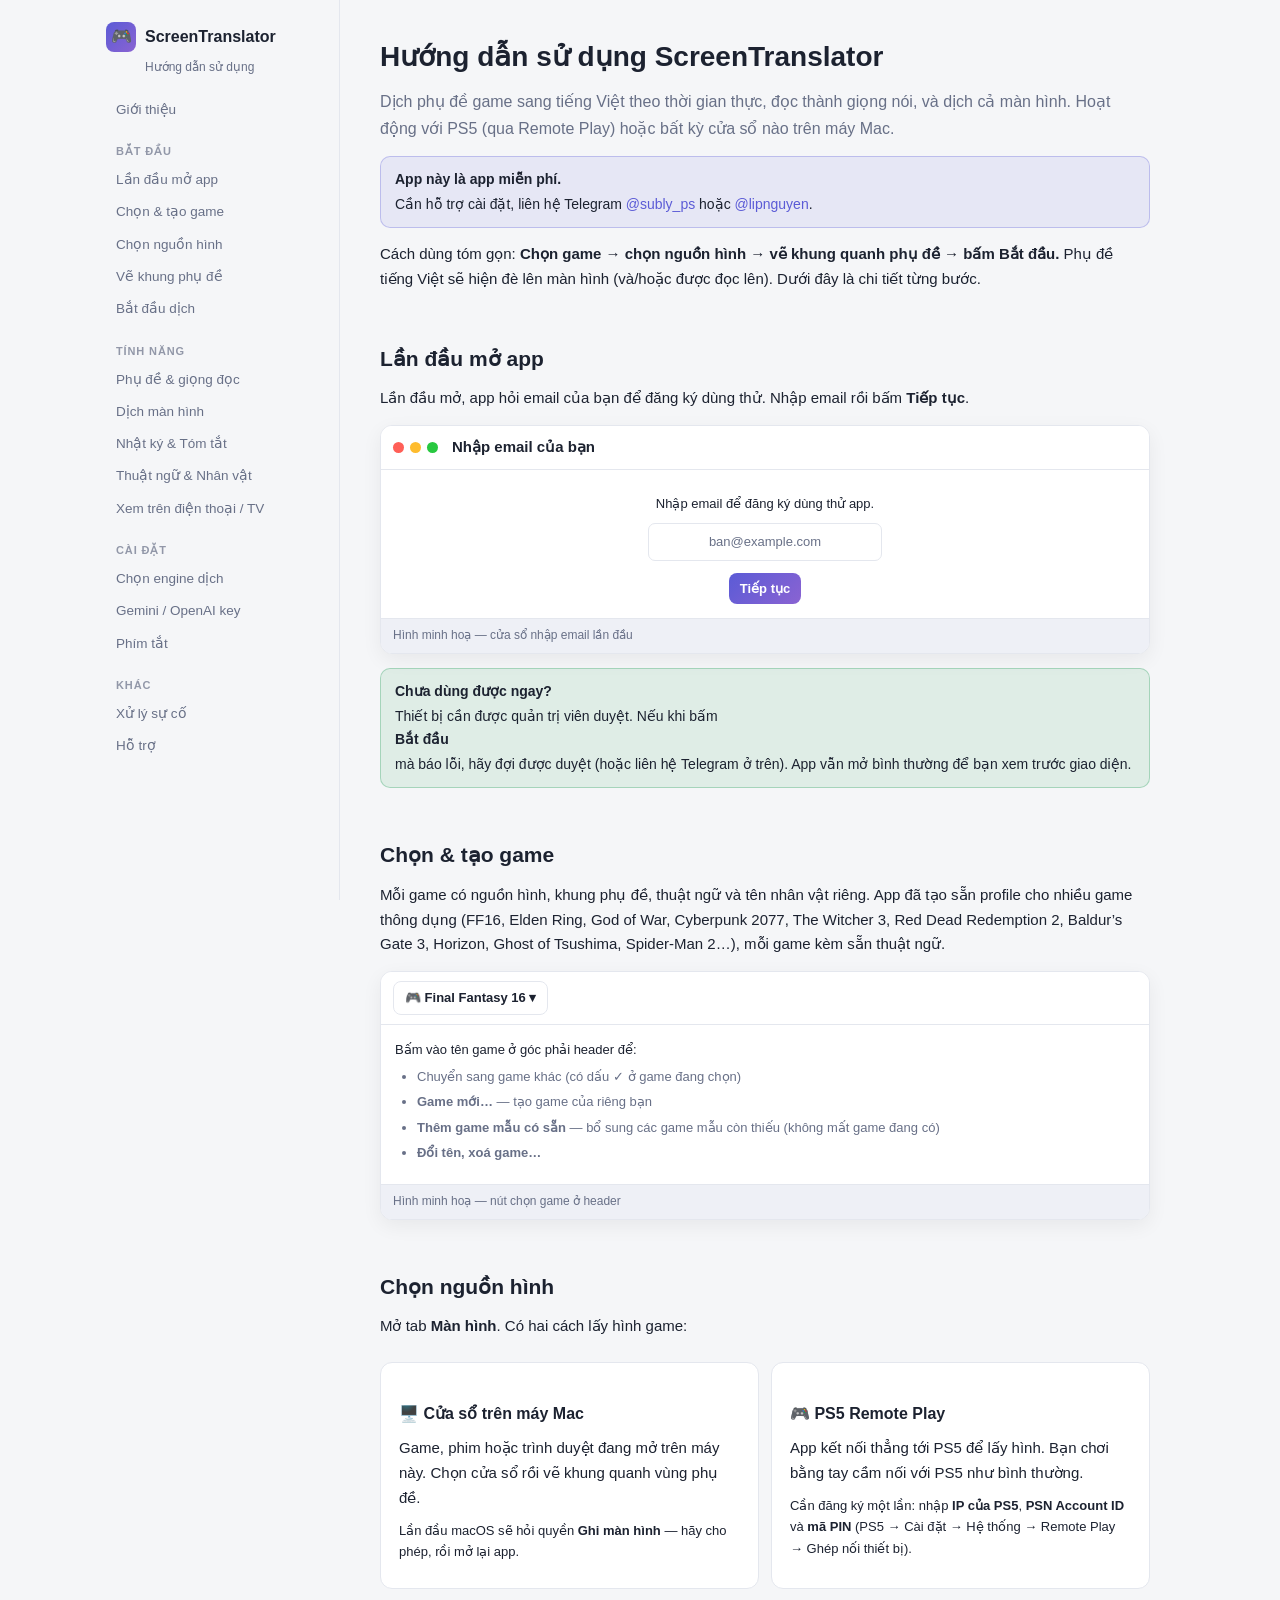
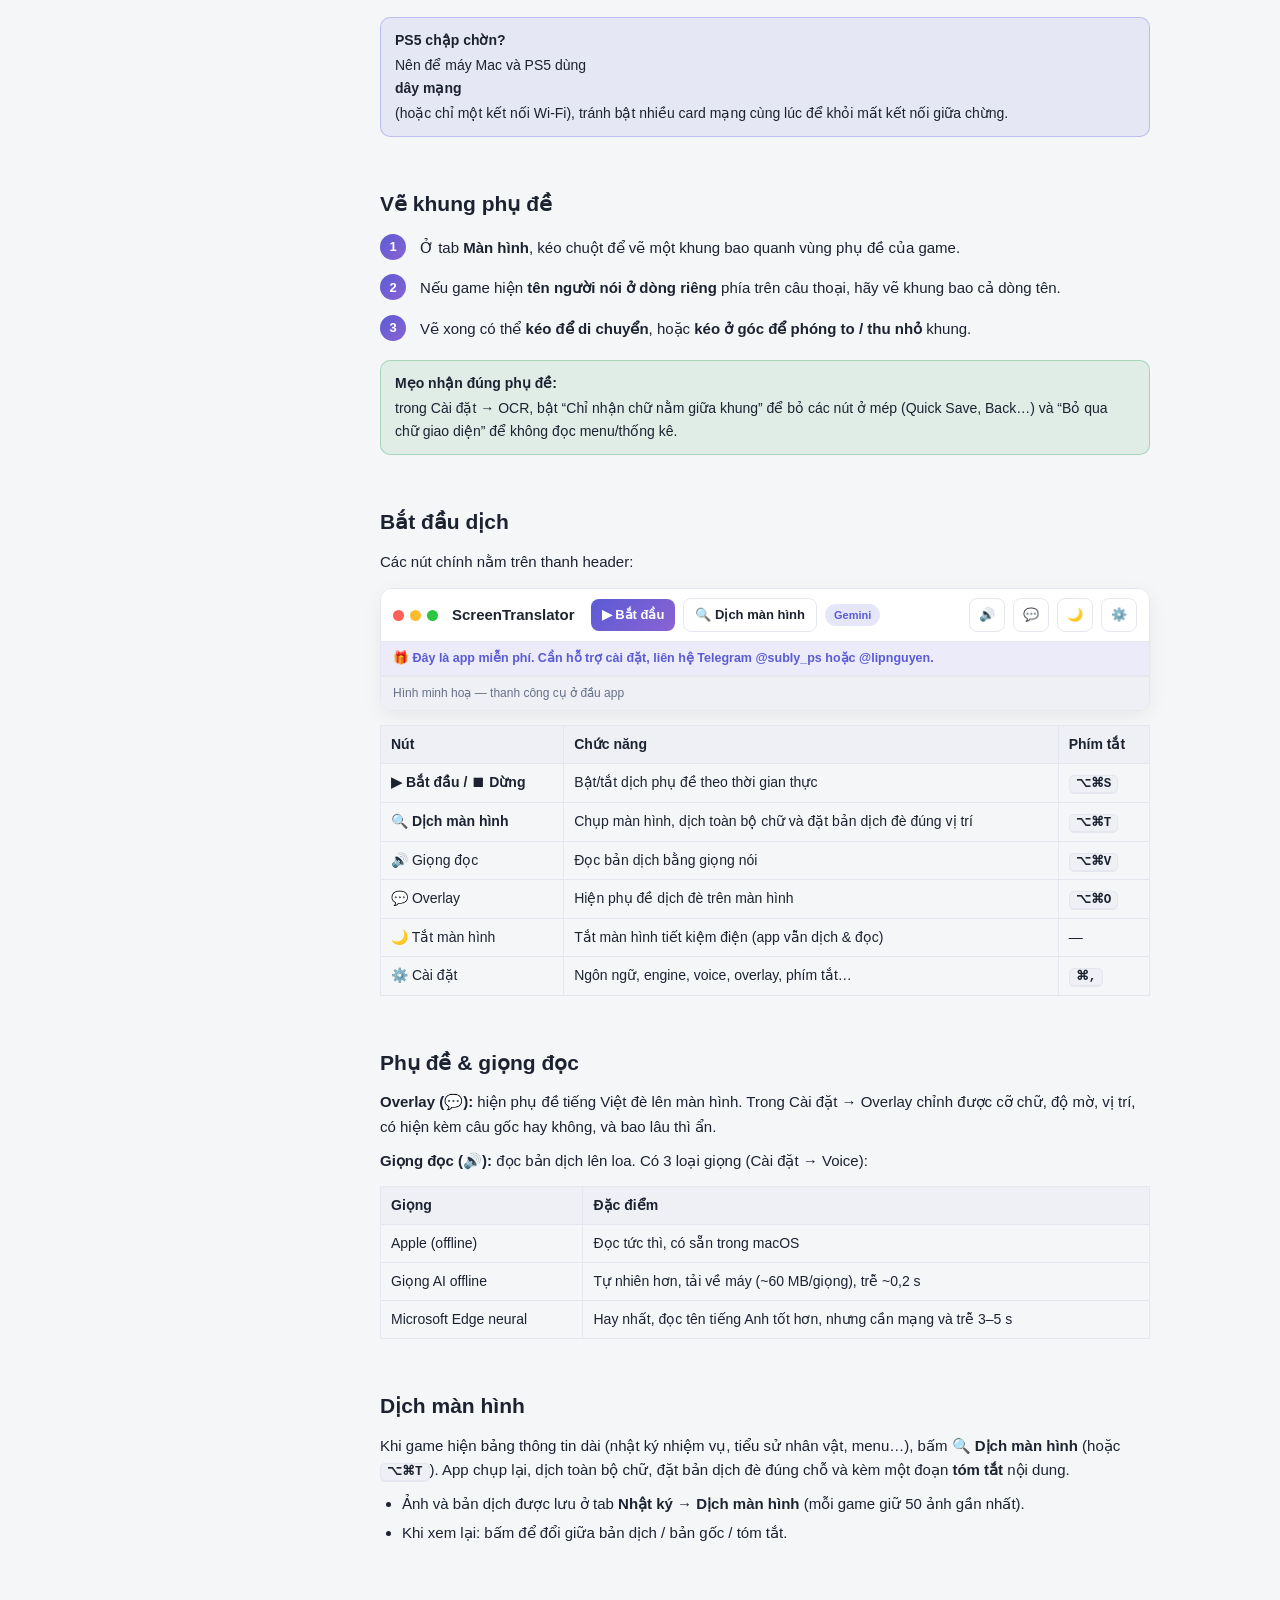
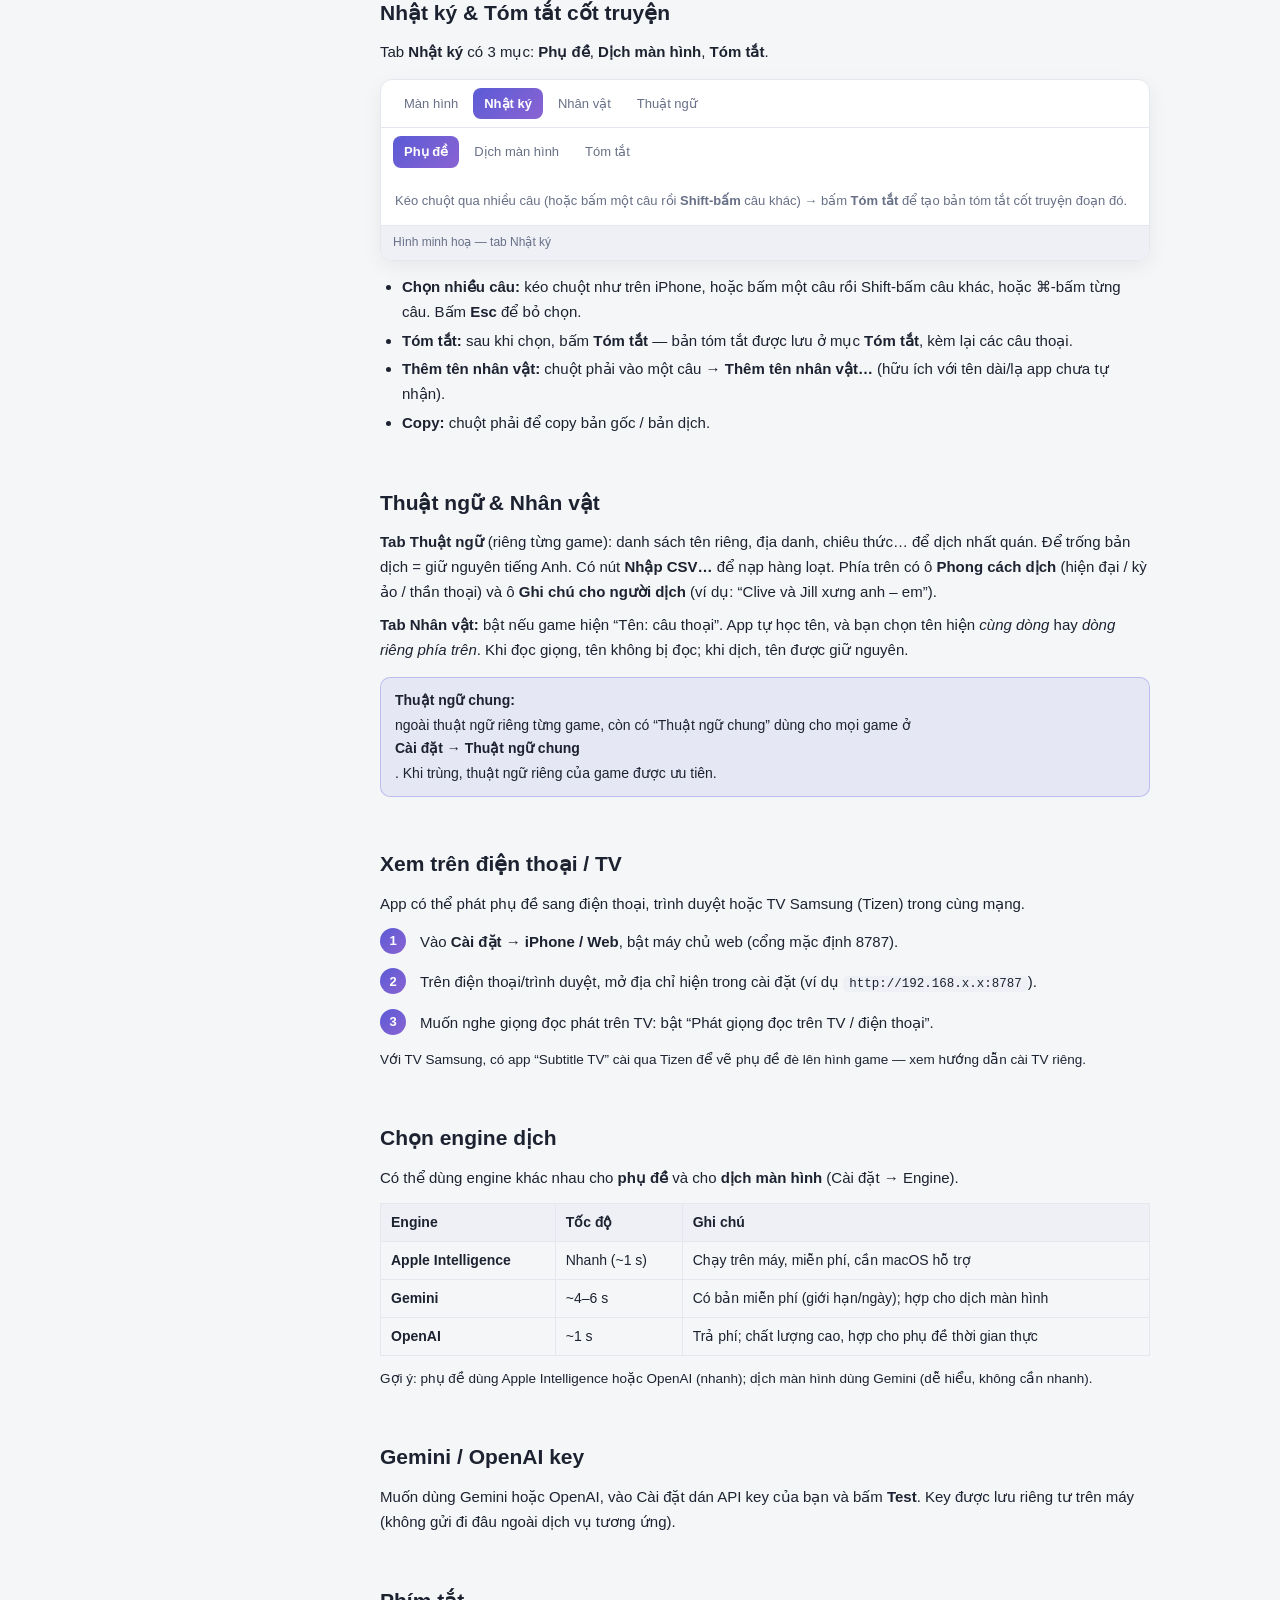
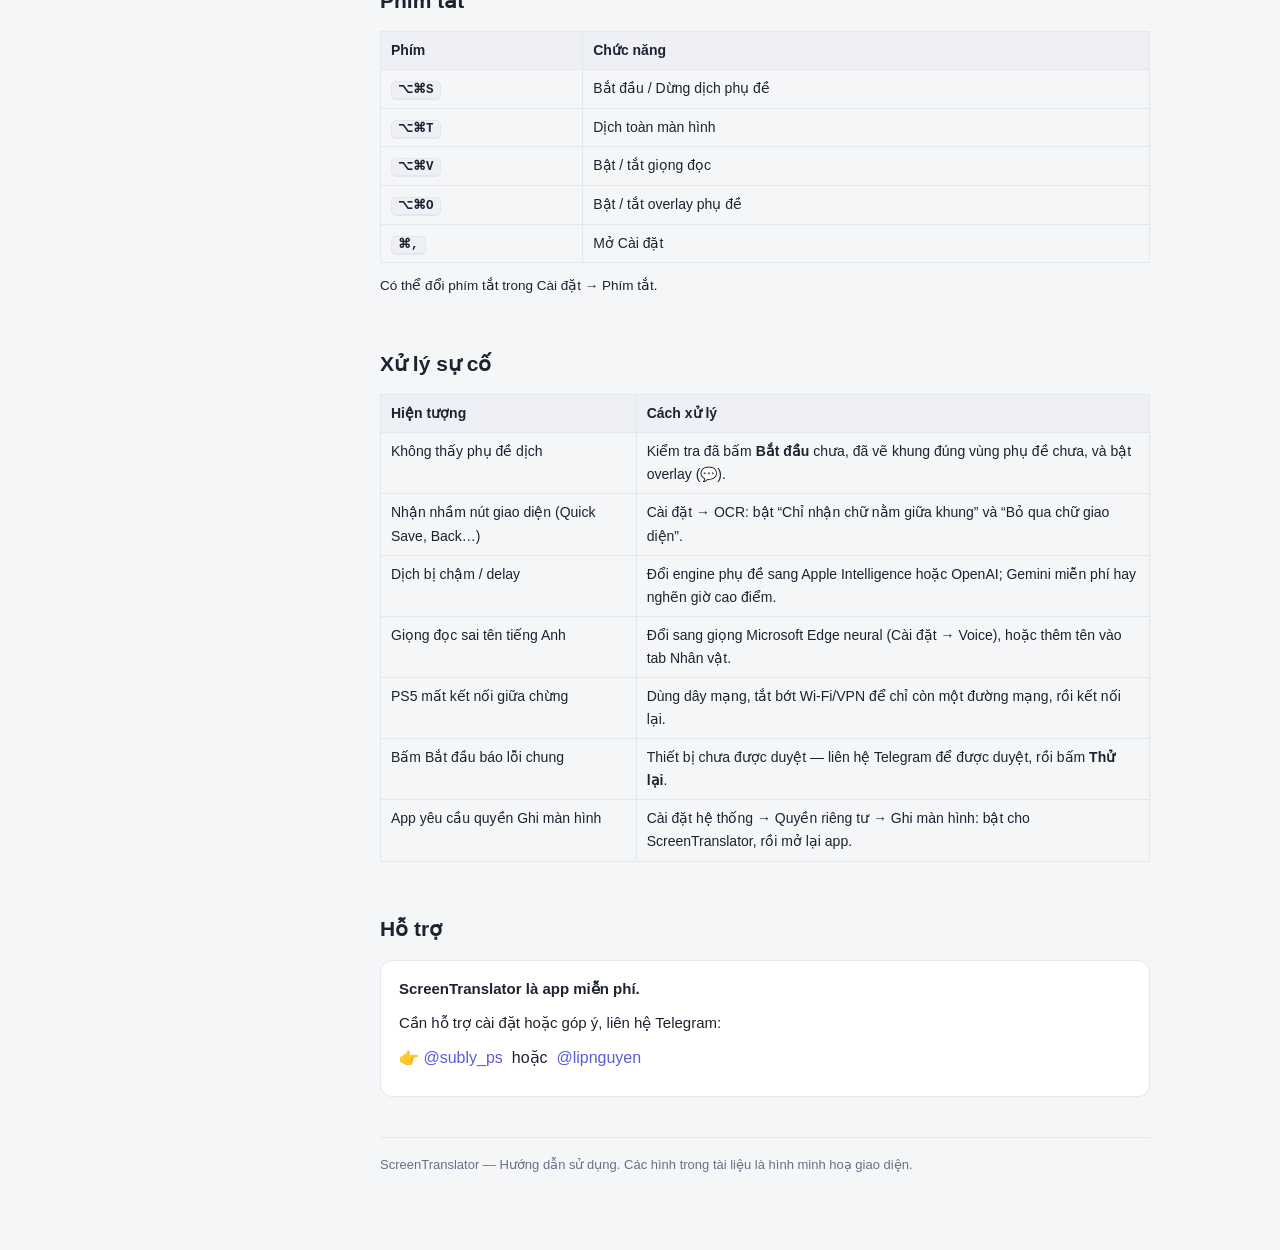
==== Resources/guide/index.html @ 912d1791 "In-app user guide, Help button, and header layout fix - Add a bundled HTML user guide (Resources/gui" ====
<!doctype html>
<html lang="vi">
<head>
<meta charset="utf-8">
<meta name="viewport" content="width=device-width, initial-scale=1">
<title>Hướng dẫn sử dụng ScreenTranslator</title>
<style>
  :root{
    --bg:#f5f6f8; --panel:#ffffff; --text:#1c2230; --muted:#687087; --line:#e4e7ee;
    --accent:#5b5bd6; --accent2:#8a63d2; --ok:#1f9d55; --warn:#c77700; --danger:#d64545;
    --code:#eef0f6; --radius:12px;
  }
  @media (prefers-color-scheme:dark){
    :root{ --bg:#14161b; --panel:#1b1e25; --text:#e7e9ee; --muted:#9097a6; --line:#2b2f39;
           --code:#23262f; }
  }
  *{box-sizing:border-box}
  html{scroll-behavior:smooth}
  body{margin:0;background:var(--bg);color:var(--text);
       font:15px/1.65 -apple-system,"Segoe UI",Roboto,"Helvetica Neue",sans-serif}
  a{color:var(--accent);text-decoration:none}
  a:hover{text-decoration:underline}
  .wrap{display:grid;grid-template-columns:250px 1fr;max-width:1100px;margin:0 auto;gap:0}
  /* Sidebar */
  nav.toc{position:sticky;top:0;align-self:start;height:100vh;overflow:auto;
          padding:22px 16px;border-right:1px solid var(--line)}
  nav.toc .brand{display:flex;align-items:center;gap:9px;margin-bottom:6px}
  nav.toc .brand .logo{width:30px;height:30px;border-radius:8px;
       background:linear-gradient(135deg,var(--accent),var(--accent2));
       display:flex;align-items:center;justify-content:center;color:#fff;font-size:17px}
  nav.toc .brand b{font-size:16px}
  nav.toc .ver{color:var(--muted);font-size:12px;margin:0 0 16px 39px}
  nav.toc a{display:block;color:var(--muted);padding:5px 10px;border-radius:7px;font-size:13.5px}
  nav.toc a:hover{background:var(--line);text-decoration:none;color:var(--text)}
  nav.toc .grp{font-size:11px;font-weight:700;letter-spacing:.08em;text-transform:uppercase;
       color:var(--muted);margin:16px 10px 4px;opacity:.7}
  main{padding:34px 40px 80px;min-width:0}
  h1{font-size:28px;margin:0 0 6px}
  h2{font-size:21px;margin:40px 0 10px;padding-top:10px;scroll-margin-top:16px}
  h3{font-size:16px;margin:22px 0 6px}
  .lead{color:var(--muted);font-size:16px;margin-bottom:8px}
  p{margin:9px 0}
  ul,ol{margin:9px 0;padding-left:22px}
  li{margin:4px 0}
  code,kbd{background:var(--code);border-radius:5px;padding:1px 6px;font-family:ui-monospace,Menlo,Consolas,monospace;font-size:12.5px}
  kbd{border:1px solid var(--line);box-shadow:0 1px 0 var(--line);font-weight:600}
  .card{background:var(--panel);border:1px solid var(--line);border-radius:var(--radius);padding:16px 18px;margin:14px 0}
  .note,.tip,.warn{border-radius:10px;padding:11px 14px;margin:14px 0;font-size:14px;border:1px solid}
  .note{background:color-mix(in srgb,var(--accent) 9%,transparent);border-color:color-mix(in srgb,var(--accent) 30%,transparent)}
  .tip{background:color-mix(in srgb,var(--ok) 10%,transparent);border-color:color-mix(in srgb,var(--ok) 30%,transparent)}
  .warn{background:color-mix(in srgb,var(--warn) 12%,transparent);border-color:color-mix(in srgb,var(--warn) 35%,transparent)}
  .note b,.tip b,.warn b{display:block;margin-bottom:2px}
  table{border-collapse:collapse;width:100%;margin:12px 0;font-size:14px}
  th,td{border:1px solid var(--line);padding:7px 10px;text-align:left;vertical-align:top}
  th{background:var(--code);font-weight:600}
  .steps{counter-reset:s;list-style:none;padding:0}
  .steps>li{counter-increment:s;position:relative;padding:4px 0 4px 40px;margin:8px 0}
  .steps>li::before{content:counter(s);position:absolute;left:0;top:2px;width:26px;height:26px;
     border-radius:50%;background:linear-gradient(135deg,var(--accent),var(--accent2));color:#fff;
     display:flex;align-items:center;justify-content:center;font-size:13px;font-weight:700}
  /* Mockup giao diện (vẽ bằng CSS, không phải ảnh thật) */
  .shot{background:var(--panel);border:1px solid var(--line);border-radius:12px;overflow:hidden;margin:14px 0;
        box-shadow:0 6px 20px rgba(0,0,0,.06)}
  .shot .cap{font-size:12px;color:var(--muted);padding:7px 12px;border-top:1px solid var(--line);background:var(--code)}
  .bar{display:flex;align-items:center;gap:8px;padding:9px 12px;background:var(--panel);border-bottom:1px solid var(--line);flex-wrap:wrap}
  .dots{display:flex;gap:6px;margin-right:6px}
  .dots i{width:11px;height:11px;border-radius:50%;display:block}
  .dots i:nth-child(1){background:#ff5f57}.dots i:nth-child(2){background:#febc2e}.dots i:nth-child(3){background:#28c840}
  .btn{display:inline-flex;align-items:center;gap:6px;border-radius:8px;padding:5px 11px;font-size:13px;font-weight:600;border:1px solid var(--line);background:var(--panel);white-space:nowrap}
  .btn.grad{background:linear-gradient(135deg,var(--accent),var(--accent2));color:#fff;border:0}
  .btn.red{background:linear-gradient(135deg,#e5484d,#c93b40);color:#fff;border:0}
  .btn.ico{padding:5px 9px}
  .pill{font-size:11px;font-weight:700;padding:2px 9px;border-radius:20px;background:color-mix(in srgb,var(--accent) 15%,transparent);color:var(--accent)}
  .tabs{display:flex;gap:4px;padding:8px 12px;border-bottom:1px solid var(--line);flex-wrap:wrap}
  .tabs .t{font-size:13px;padding:5px 11px;border-radius:8px;color:var(--muted)}
  .tabs .t.on{background:linear-gradient(135deg,var(--accent),var(--accent2));color:#fff;font-weight:600}
  .banner{font-size:12.5px;font-weight:600;padding:6px 12px;background:color-mix(in srgb,var(--accent) 12%,transparent);color:var(--accent);border-bottom:1px solid var(--line)}
  .body{padding:14px;color:var(--muted);font-size:13px}
  .kv{display:grid;grid-template-columns:150px 1fr;gap:4px 14px;font-size:13.5px;margin:8px 0}
  .kv b{font-weight:600}
  .grid2{display:grid;grid-template-columns:1fr 1fr;gap:12px}
  @media (max-width:860px){
    .wrap{grid-template-columns:1fr}
    nav.toc{position:static;height:auto;border-right:0;border-bottom:1px solid var(--line)}
    main{padding:24px 18px 60px}
    .grid2{grid-template-columns:1fr}
    .kv{grid-template-columns:1fr}
  }
  footer{color:var(--muted);font-size:13px;border-top:1px solid var(--line);margin-top:40px;padding-top:16px}
</style>
</head>
<body>
<div class="wrap">
<nav class="toc">
  <div class="brand"><span class="logo">🎮</span><b>ScreenTranslator</b></div>
  <div class="ver">Hướng dẫn sử dụng</div>
  <a href="#intro">Giới thiệu</a>
  <div class="grp">Bắt đầu</div>
  <a href="#firstrun">Lần đầu mở app</a>
  <a href="#games">Chọn &amp; tạo game</a>
  <a href="#source">Chọn nguồn hình</a>
  <a href="#frame">Vẽ khung phụ đề</a>
  <a href="#run">Bắt đầu dịch</a>
  <div class="grp">Tính năng</div>
  <a href="#overlay">Phụ đề &amp; giọng đọc</a>
  <a href="#screen">Dịch màn hình</a>
  <a href="#log">Nhật ký &amp; Tóm tắt</a>
  <a href="#terms">Thuật ngữ &amp; Nhân vật</a>
  <a href="#tv">Xem trên điện thoại / TV</a>
  <div class="grp">Cài đặt</div>
  <a href="#engines">Chọn engine dịch</a>
  <a href="#keys">Gemini / OpenAI key</a>
  <a href="#shortcuts">Phím tắt</a>
  <div class="grp">Khác</div>
  <a href="#trouble">Xử lý sự cố</a>
  <a href="#support">Hỗ trợ</a>
</nav>

<main>
  <h1 id="intro">Hướng dẫn sử dụng ScreenTranslator</h1>
  <p class="lead">Dịch phụ đề game sang tiếng Việt theo thời gian thực, đọc thành giọng nói, và dịch cả màn hình.
  Hoạt động với PS5 (qua Remote Play) hoặc bất kỳ cửa sổ nào trên máy Mac.</p>

  <div class="note"><b>App này là app miễn phí.</b>
  Cần hỗ trợ cài đặt, liên hệ Telegram <a href="https://t.me/subly_ps">@subly_ps</a> hoặc
  <a href="https://t.me/lipnguyen">@lipnguyen</a>.</div>

  <p>Cách dùng tóm gọn: <b>Chọn game → chọn nguồn hình → vẽ khung quanh phụ đề → bấm Bắt đầu.</b>
  Phụ đề tiếng Việt sẽ hiện đè lên màn hình (và/hoặc được đọc lên). Dưới đây là chi tiết từng bước.</p>

  <!-- ============ LẦN ĐẦU ============ -->
  <h2 id="firstrun">Lần đầu mở app</h2>
  <p>Lần đầu mở, app hỏi email của bạn để đăng ký dùng thử. Nhập email rồi bấm <b>Tiếp tục</b>.</p>
  <div class="shot">
    <div class="bar"><span class="dots"><i></i><i></i><i></i></span><b>Nhập email của bạn</b></div>
    <div class="body" style="text-align:center">
      <p style="color:var(--text)">Nhập email để đăng ký dùng thử app.</p>
      <div style="display:inline-block;border:1px solid var(--line);border-radius:7px;padding:7px 60px;color:var(--muted)">ban@example.com</div>
      <div style="margin-top:12px"><span class="btn grad">Tiếp tục</span></div>
    </div>
    <div class="cap">Hình minh hoạ — cửa sổ nhập email lần đầu</div>
  </div>
  <div class="tip"><b>Chưa dùng được ngay?</b>
  Thiết bị cần được quản trị viên duyệt. Nếu khi bấm <b>Bắt đầu</b> mà báo lỗi, hãy đợi được duyệt
  (hoặc liên hệ Telegram ở trên). App vẫn mở bình thường để bạn xem trước giao diện.</div>

  <!-- ============ GAME ============ -->
  <h2 id="games">Chọn &amp; tạo game</h2>
  <p>Mỗi game có nguồn hình, khung phụ đề, thuật ngữ và tên nhân vật riêng. App đã tạo sẵn
  profile cho nhiều game thông dụng (FF16, Elden Ring, God of War, Cyberpunk 2077, The Witcher 3,
  Red Dead Redemption 2, Baldur’s Gate 3, Horizon, Ghost of Tsushima, Spider-Man 2…), mỗi game kèm sẵn thuật ngữ.</p>
  <div class="shot">
    <div class="bar">
      <span class="btn">🎮 Final Fantasy 16 ▾</span>
    </div>
    <div class="body">
      <div style="color:var(--text)">Bấm vào tên game ở góc phải header để:</div>
      <ul style="margin:6px 0">
        <li>Chuyển sang game khác (có dấu ✓ ở game đang chọn)</li>
        <li><b>Game mới…</b> — tạo game của riêng bạn</li>
        <li><b>Thêm game mẫu có sẵn</b> — bổ sung các game mẫu còn thiếu (không mất game đang có)</li>
        <li><b>Đổi tên, xoá game…</b></li>
      </ul>
    </div>
    <div class="cap">Hình minh hoạ — nút chọn game ở header</div>
  </div>

  <!-- ============ NGUỒN HÌNH ============ -->
  <h2 id="source">Chọn nguồn hình</h2>
  <p>Mở tab <b>Màn hình</b>. Có hai cách lấy hình game:</p>
  <div class="grid2">
    <div class="card">
      <h3>🖥️ Cửa sổ trên máy Mac</h3>
      <p>Game, phim hoặc trình duyệt đang mở trên máy này. Chọn cửa sổ rồi vẽ khung quanh vùng phụ đề.</p>
      <p class="muted" style="font-size:13px">Lần đầu macOS sẽ hỏi quyền <b>Ghi màn hình</b> — hãy cho phép, rồi mở lại app.</p>
    </div>
    <div class="card">
      <h3>🎮 PS5 Remote Play</h3>
      <p>App kết nối thẳng tới PS5 để lấy hình. Bạn chơi bằng tay cầm nối với PS5 như bình thường.</p>
      <p class="muted" style="font-size:13px">Cần đăng ký một lần: nhập <b>IP của PS5</b>, <b>PSN Account ID</b> và <b>mã PIN</b>
      (PS5 → Cài đặt → Hệ thống → Remote Play → Ghép nối thiết bị).</p>
    </div>
  </div>
  <div class="note"><b>PS5 chập chờn?</b> Nên để máy Mac và PS5 dùng <b>dây mạng</b> (hoặc chỉ một kết nối Wi-Fi),
  tránh bật nhiều card mạng cùng lúc để khỏi mất kết nối giữa chừng.</div>

  <!-- ============ KHUNG ============ -->
  <h2 id="frame">Vẽ khung phụ đề</h2>
  <ol class="steps">
    <li>Ở tab <b>Màn hình</b>, kéo chuột để vẽ một khung bao quanh vùng phụ đề của game.</li>
    <li>Nếu game hiện <b>tên người nói ở dòng riêng</b> phía trên câu thoại, hãy vẽ khung bao cả dòng tên.</li>
    <li>Vẽ xong có thể <b>kéo để di chuyển</b>, hoặc <b>kéo ở góc để phóng to / thu nhỏ</b> khung.</li>
  </ol>
  <div class="tip"><b>Mẹo nhận đúng phụ đề:</b> trong Cài đặt → OCR, bật
  “Chỉ nhận chữ nằm giữa khung” để bỏ các nút ở mép (Quick Save, Back…) và
  “Bỏ qua chữ giao diện” để không đọc menu/thống kê.</div>

  <!-- ============ CHẠY ============ -->
  <h2 id="run">Bắt đầu dịch</h2>
  <p>Các nút chính nằm trên thanh header:</p>
  <div class="shot">
    <div class="bar">
      <span class="dots"><i></i><i></i><i></i></span>
      <b style="margin-right:8px">ScreenTranslator</b>
      <span class="btn grad">▶ Bắt đầu</span>
      <span class="btn">🔍 Dịch màn hình</span>
      <span class="pill">Gemini</span>
      <span style="flex:1"></span>
      <span class="btn ico">🔊</span>
      <span class="btn ico">💬</span>
      <span class="btn ico">🌙</span>
      <span class="btn ico">⚙️</span>
    </div>
    <div class="banner">🎁 Đây là app miễn phí. Cần hỗ trợ cài đặt, liên hệ Telegram @subly_ps hoặc @lipnguyen.</div>
    <div class="cap">Hình minh hoạ — thanh công cụ ở đầu app</div>
  </div>
  <table>
    <tr><th>Nút</th><th>Chức năng</th><th>Phím tắt</th></tr>
    <tr><td><b>▶ Bắt đầu / ⏹ Dừng</b></td><td>Bật/tắt dịch phụ đề theo thời gian thực</td><td><kbd>⌥⌘S</kbd></td></tr>
    <tr><td>🔍 <b>Dịch màn hình</b></td><td>Chụp màn hình, dịch toàn bộ chữ và đặt bản dịch đè đúng vị trí</td><td><kbd>⌥⌘T</kbd></td></tr>
    <tr><td>🔊 Giọng đọc</td><td>Đọc bản dịch bằng giọng nói</td><td><kbd>⌥⌘V</kbd></td></tr>
    <tr><td>💬 Overlay</td><td>Hiện phụ đề dịch đè trên màn hình</td><td><kbd>⌥⌘O</kbd></td></tr>
    <tr><td>🌙 Tắt màn hình</td><td>Tắt màn hình tiết kiệm điện (app vẫn dịch &amp; đọc)</td><td>—</td></tr>
    <tr><td>⚙️ Cài đặt</td><td>Ngôn ngữ, engine, voice, overlay, phím tắt…</td><td><kbd>⌘,</kbd></td></tr>
  </table>

  <!-- ============ OVERLAY / VOICE ============ -->
  <h2 id="overlay">Phụ đề &amp; giọng đọc</h2>
  <p><b>Overlay (💬):</b> hiện phụ đề tiếng Việt đè lên màn hình. Trong Cài đặt → Overlay chỉnh được cỡ chữ,
  độ mờ, vị trí, có hiện kèm câu gốc hay không, và bao lâu thì ẩn.</p>
  <p><b>Giọng đọc (🔊):</b> đọc bản dịch lên loa. Có 3 loại giọng (Cài đặt → Voice):</p>
  <table>
    <tr><th>Giọng</th><th>Đặc điểm</th></tr>
    <tr><td>Apple (offline)</td><td>Đọc tức thì, có sẵn trong macOS</td></tr>
    <tr><td>Giọng AI offline</td><td>Tự nhiên hơn, tải về máy (~60 MB/giọng), trễ ~0,2 s</td></tr>
    <tr><td>Microsoft Edge neural</td><td>Hay nhất, đọc tên tiếng Anh tốt hơn, nhưng cần mạng và trễ 3–5 s</td></tr>
  </table>

  <!-- ============ DỊCH MÀN HÌNH ============ -->
  <h2 id="screen">Dịch màn hình</h2>
  <p>Khi game hiện bảng thông tin dài (nhật ký nhiệm vụ, tiểu sử nhân vật, menu…), bấm <b>🔍 Dịch màn hình</b>
  (hoặc <kbd>⌥⌘T</kbd>). App chụp lại, dịch toàn bộ chữ, đặt bản dịch đè đúng chỗ và kèm một đoạn <b>tóm tắt</b> nội dung.</p>
  <ul>
    <li>Ảnh và bản dịch được lưu ở tab <b>Nhật ký → Dịch màn hình</b> (mỗi game giữ 50 ảnh gần nhất).</li>
    <li>Khi xem lại: bấm để đổi giữa bản dịch / bản gốc / tóm tắt.</li>
  </ul>

  <!-- ============ NHẬT KÝ / TÓM TẮT ============ -->
  <h2 id="log">Nhật ký &amp; Tóm tắt cốt truyện</h2>
  <p>Tab <b>Nhật ký</b> có 3 mục: <b>Phụ đề</b>, <b>Dịch màn hình</b>, <b>Tóm tắt</b>.</p>
  <div class="shot">
    <div class="tabs"><span class="t">Màn hình</span><span class="t on">Nhật ký</span><span class="t">Nhân vật</span><span class="t">Thuật ngữ</span></div>
    <div class="tabs" style="border-bottom:0"><span class="t on">Phụ đề</span><span class="t">Dịch màn hình</span><span class="t">Tóm tắt</span></div>
    <div class="body">Kéo chuột qua nhiều câu (hoặc bấm một câu rồi <b>Shift-bấm</b> câu khác) → bấm <b>Tóm tắt</b> để tạo bản tóm tắt cốt truyện đoạn đó.</div>
    <div class="cap">Hình minh hoạ — tab Nhật ký</div>
  </div>
  <ul>
    <li><b>Chọn nhiều câu:</b> kéo chuột như trên iPhone, hoặc bấm một câu rồi Shift-bấm câu khác, hoặc ⌘-bấm từng câu. Bấm <b>Esc</b> để bỏ chọn.</li>
    <li><b>Tóm tắt:</b> sau khi chọn, bấm <b>Tóm tắt</b> — bản tóm tắt được lưu ở mục <b>Tóm tắt</b>, kèm lại các câu thoại.</li>
    <li><b>Thêm tên nhân vật:</b> chuột phải vào một câu → <b>Thêm tên nhân vật…</b> (hữu ích với tên dài/lạ app chưa tự nhận).</li>
    <li><b>Copy:</b> chuột phải để copy bản gốc / bản dịch.</li>
  </ul>

  <!-- ============ THUẬT NGỮ ============ -->
  <h2 id="terms">Thuật ngữ &amp; Nhân vật</h2>
  <p><b>Tab Thuật ngữ</b> (riêng từng game): danh sách tên riêng, địa danh, chiêu thức… để dịch nhất quán.
  Để trống bản dịch = giữ nguyên tiếng Anh. Có nút <b>Nhập CSV…</b> để nạp hàng loạt.
  Phía trên có ô <b>Phong cách dịch</b> (hiện đại / kỳ ảo / thần thoại) và ô <b>Ghi chú cho người dịch</b>
  (ví dụ: “Clive và Jill xưng anh – em”).</p>
  <p><b>Tab Nhân vật:</b> bật nếu game hiện “Tên: câu thoại”. App tự học tên, và bạn chọn tên hiện
  <i>cùng dòng</i> hay <i>dòng riêng phía trên</i>. Khi đọc giọng, tên không bị đọc; khi dịch, tên được giữ nguyên.</p>
  <div class="note"><b>Thuật ngữ chung:</b> ngoài thuật ngữ riêng từng game, còn có “Thuật ngữ chung” dùng cho mọi game
  ở <b>Cài đặt → Thuật ngữ chung</b>. Khi trùng, thuật ngữ riêng của game được ưu tiên.</div>

  <!-- ============ TV ============ -->
  <h2 id="tv">Xem trên điện thoại / TV</h2>
  <p>App có thể phát phụ đề sang điện thoại, trình duyệt hoặc TV Samsung (Tizen) trong cùng mạng.</p>
  <ol class="steps">
    <li>Vào <b>Cài đặt → iPhone / Web</b>, bật máy chủ web (cổng mặc định 8787).</li>
    <li>Trên điện thoại/trình duyệt, mở địa chỉ hiện trong cài đặt (ví dụ <code>http://192.168.x.x:8787</code>).</li>
    <li>Muốn nghe giọng đọc phát trên TV: bật “Phát giọng đọc trên TV / điện thoại”.</li>
  </ol>
  <p class="muted" style="font-size:13.5px">Với TV Samsung, có app “Subtitle TV” cài qua Tizen để vẽ phụ đề đè lên hình game — xem hướng dẫn cài TV riêng.</p>

  <!-- ============ ENGINE ============ -->
  <h2 id="engines">Chọn engine dịch</h2>
  <p>Có thể dùng engine khác nhau cho <b>phụ đề</b> và cho <b>dịch màn hình</b> (Cài đặt → Engine).</p>
  <table>
    <tr><th>Engine</th><th>Tốc độ</th><th>Ghi chú</th></tr>
    <tr><td><b>Apple Intelligence</b></td><td>Nhanh (~1 s)</td><td>Chạy trên máy, miễn phí, cần macOS hỗ trợ</td></tr>
    <tr><td><b>Gemini</b></td><td>~4–6 s</td><td>Có bản miễn phí (giới hạn/ngày); hợp cho dịch màn hình</td></tr>
    <tr><td><b>OpenAI</b></td><td>~1 s</td><td>Trả phí; chất lượng cao, hợp cho phụ đề thời gian thực</td></tr>
  </table>
  <p class="muted" style="font-size:13.5px">Gợi ý: phụ đề dùng Apple Intelligence hoặc OpenAI (nhanh); dịch màn hình dùng Gemini (dễ hiểu, không cần nhanh).</p>

  <h2 id="keys">Gemini / OpenAI key</h2>
  <p>Muốn dùng Gemini hoặc OpenAI, vào Cài đặt dán API key của bạn và bấm <b>Test</b>.
  Key được lưu riêng tư trên máy (không gửi đi đâu ngoài dịch vụ tương ứng).</p>

  <!-- ============ PHÍM TẮT ============ -->
  <h2 id="shortcuts">Phím tắt</h2>
  <table>
    <tr><th>Phím</th><th>Chức năng</th></tr>
    <tr><td><kbd>⌥⌘S</kbd></td><td>Bắt đầu / Dừng dịch phụ đề</td></tr>
    <tr><td><kbd>⌥⌘T</kbd></td><td>Dịch toàn màn hình</td></tr>
    <tr><td><kbd>⌥⌘V</kbd></td><td>Bật / tắt giọng đọc</td></tr>
    <tr><td><kbd>⌥⌘O</kbd></td><td>Bật / tắt overlay phụ đề</td></tr>
    <tr><td><kbd>⌘,</kbd></td><td>Mở Cài đặt</td></tr>
  </table>
  <p class="muted" style="font-size:13.5px">Có thể đổi phím tắt trong Cài đặt → Phím tắt.</p>

  <!-- ============ SỰ CỐ ============ -->
  <h2 id="trouble">Xử lý sự cố</h2>
  <table>
    <tr><th>Hiện tượng</th><th>Cách xử lý</th></tr>
    <tr><td>Không thấy phụ đề dịch</td><td>Kiểm tra đã bấm <b>Bắt đầu</b> chưa, đã vẽ khung đúng vùng phụ đề chưa, và bật overlay (💬).</td></tr>
    <tr><td>Nhận nhầm nút giao diện (Quick Save, Back…)</td><td>Cài đặt → OCR: bật “Chỉ nhận chữ nằm giữa khung” và “Bỏ qua chữ giao diện”.</td></tr>
    <tr><td>Dịch bị chậm / delay</td><td>Đổi engine phụ đề sang Apple Intelligence hoặc OpenAI; Gemini miễn phí hay nghẽn giờ cao điểm.</td></tr>
    <tr><td>Giọng đọc sai tên tiếng Anh</td><td>Đổi sang giọng Microsoft Edge neural (Cài đặt → Voice), hoặc thêm tên vào tab Nhân vật.</td></tr>
    <tr><td>PS5 mất kết nối giữa chừng</td><td>Dùng dây mạng, tắt bớt Wi-Fi/VPN để chỉ còn một đường mạng, rồi kết nối lại.</td></tr>
    <tr><td>Bấm Bắt đầu báo lỗi chung</td><td>Thiết bị chưa được duyệt — liên hệ Telegram để được duyệt, rồi bấm <b>Thử lại</b>.</td></tr>
    <tr><td>App yêu cầu quyền Ghi màn hình</td><td>Cài đặt hệ thống → Quyền riêng tư → Ghi màn hình: bật cho ScreenTranslator, rồi mở lại app.</td></tr>
  </table>

  <!-- ============ HỖ TRỢ ============ -->
  <h2 id="support">Hỗ trợ</h2>
  <div class="card">
    <p style="margin-top:0"><b>ScreenTranslator là app miễn phí.</b></p>
    <p>Cần hỗ trợ cài đặt hoặc góp ý, liên hệ Telegram:</p>
    <p style="font-size:16px">👉 <a href="https://t.me/subly_ps">@subly_ps</a> &nbsp;hoặc&nbsp; <a href="https://t.me/lipnguyen">@lipnguyen</a></p>
  </div>

  <footer>
    ScreenTranslator — Hướng dẫn sử dụng. Các hình trong tài liệu là hình minh hoạ giao diện.
  </footer>
</main>
</div>
</body>
</html>
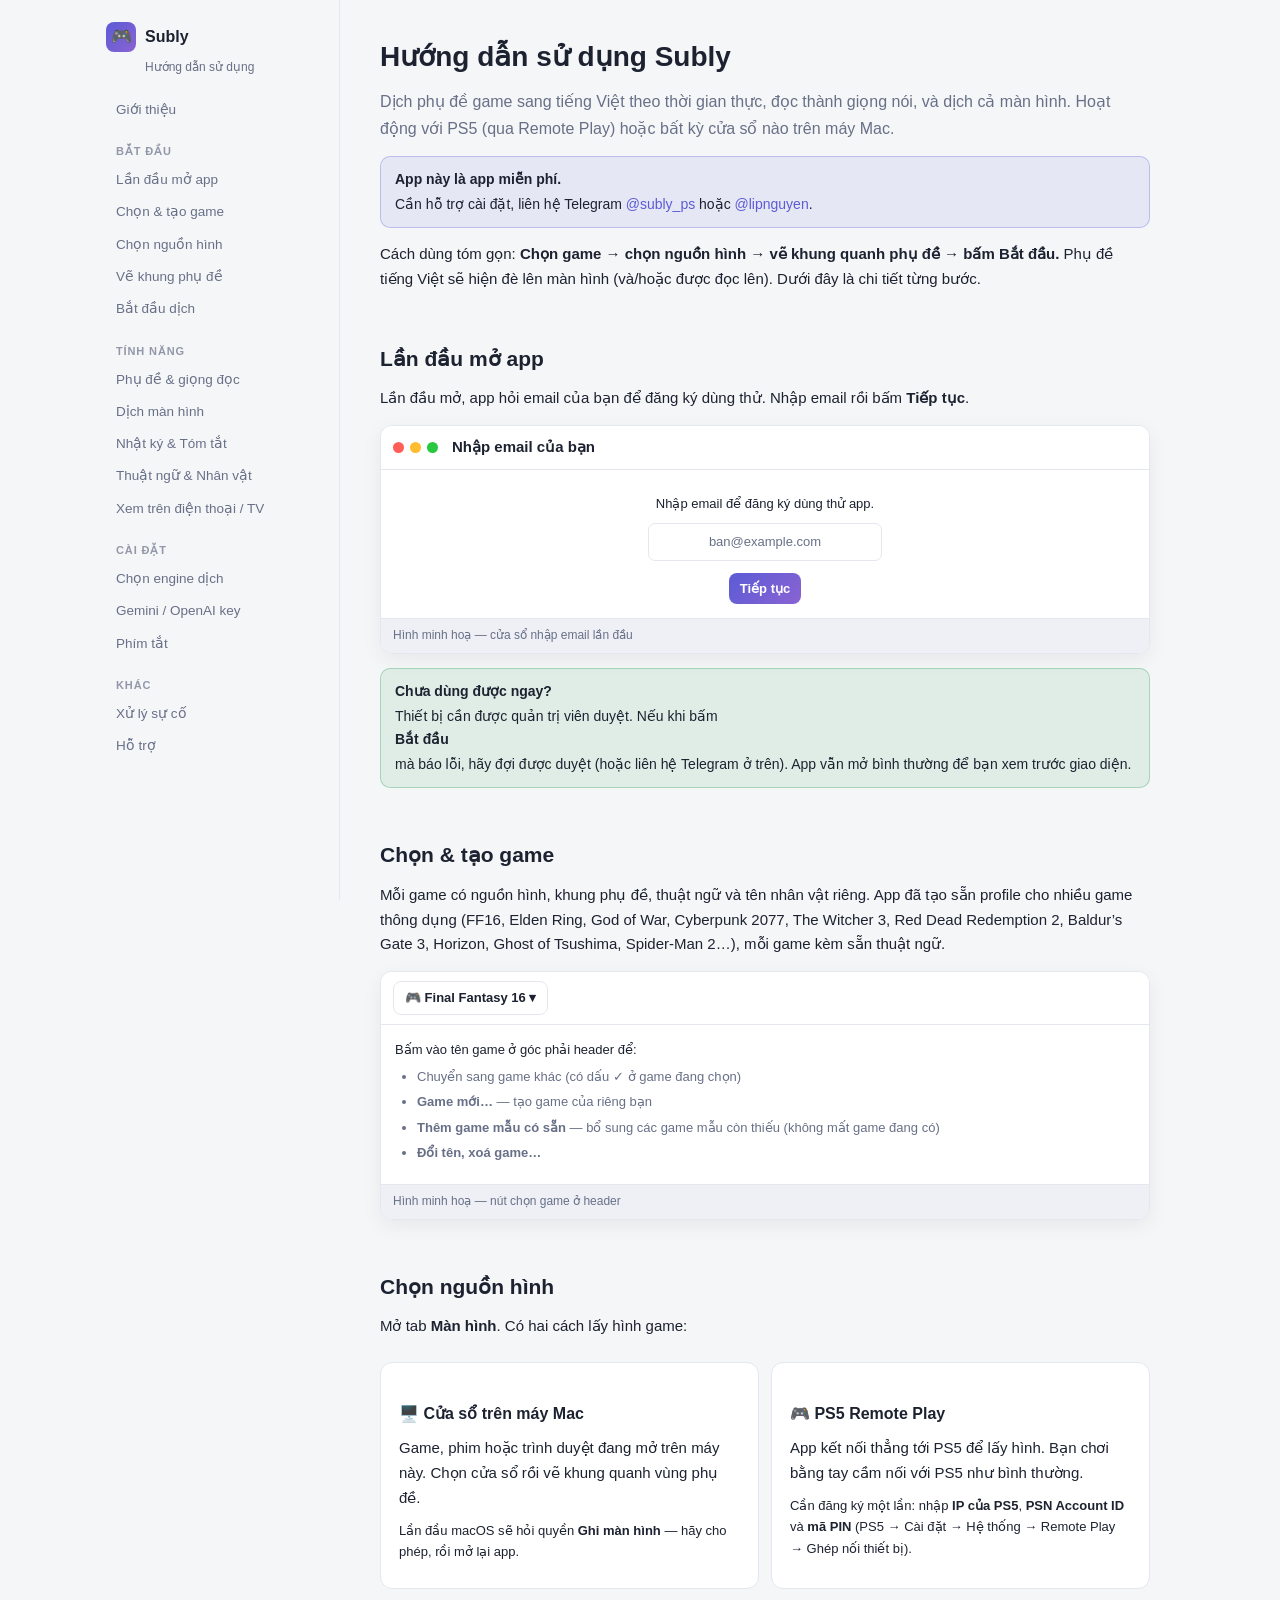
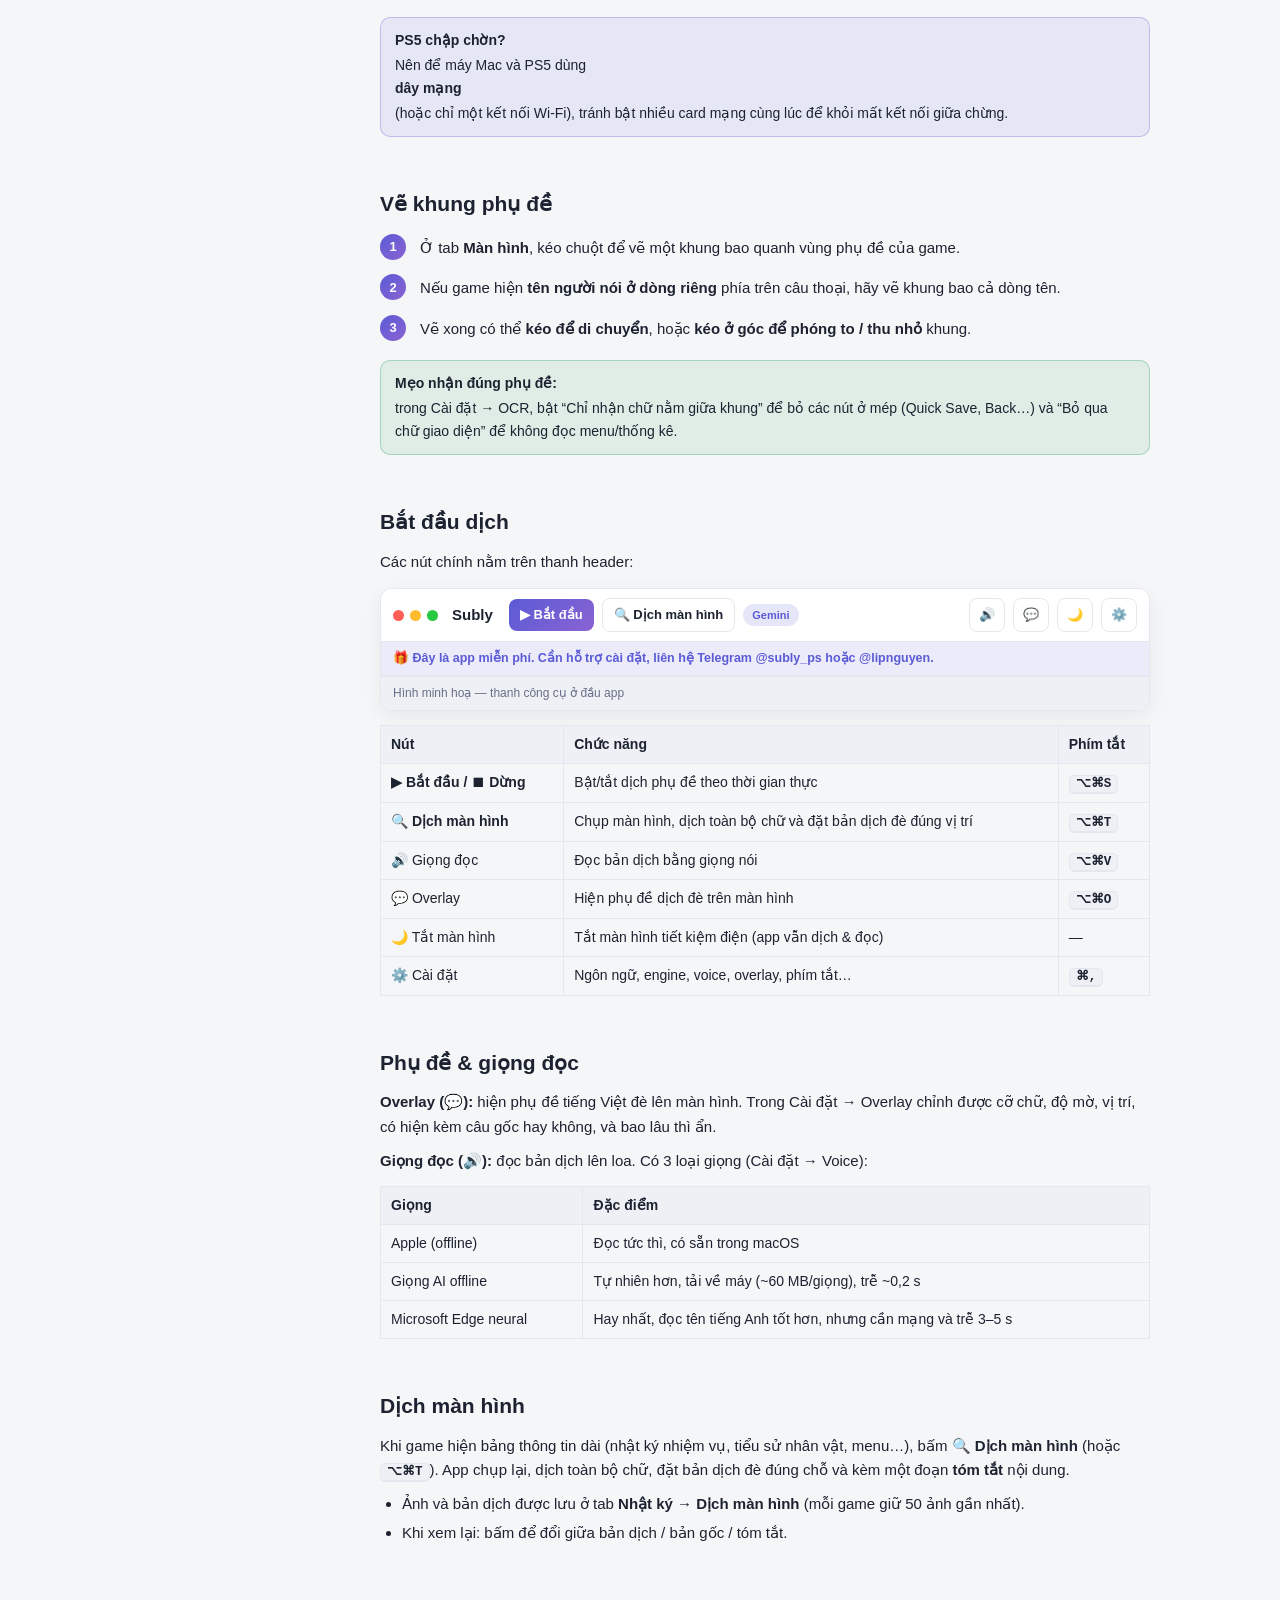
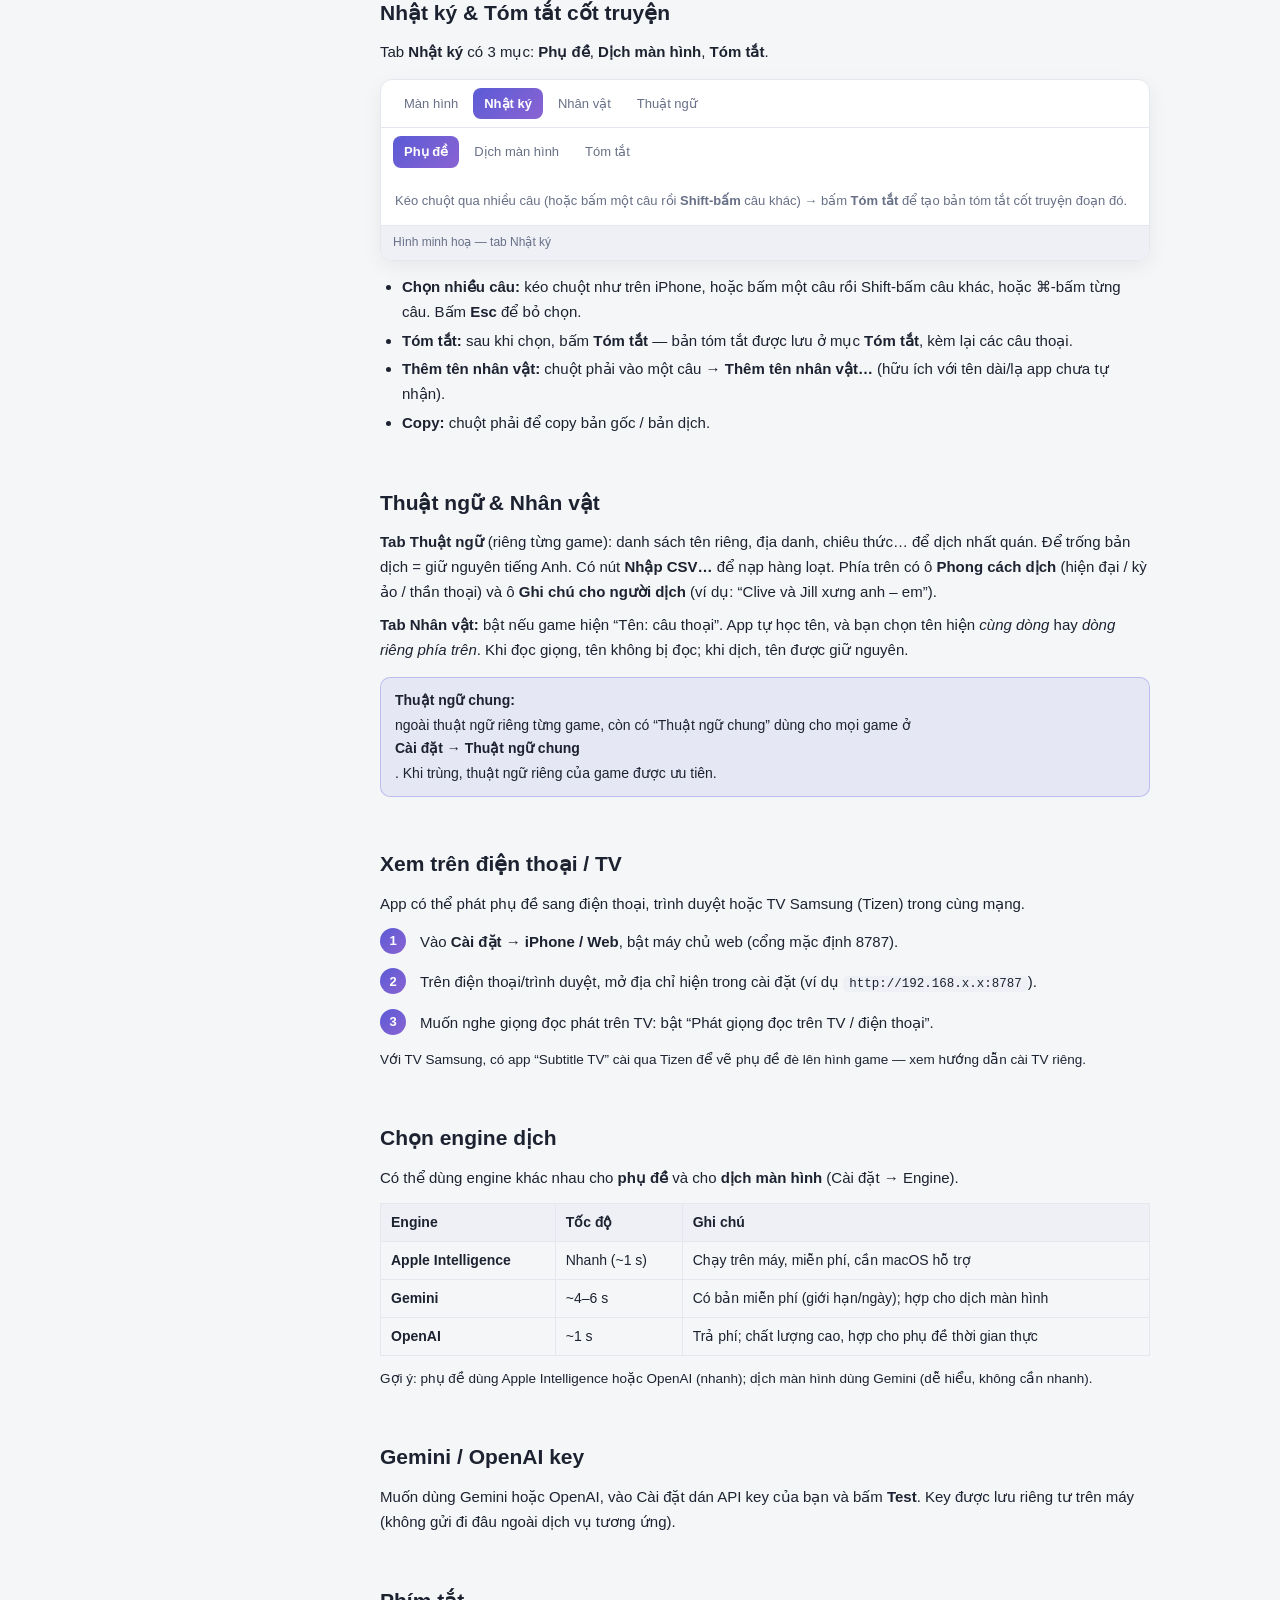
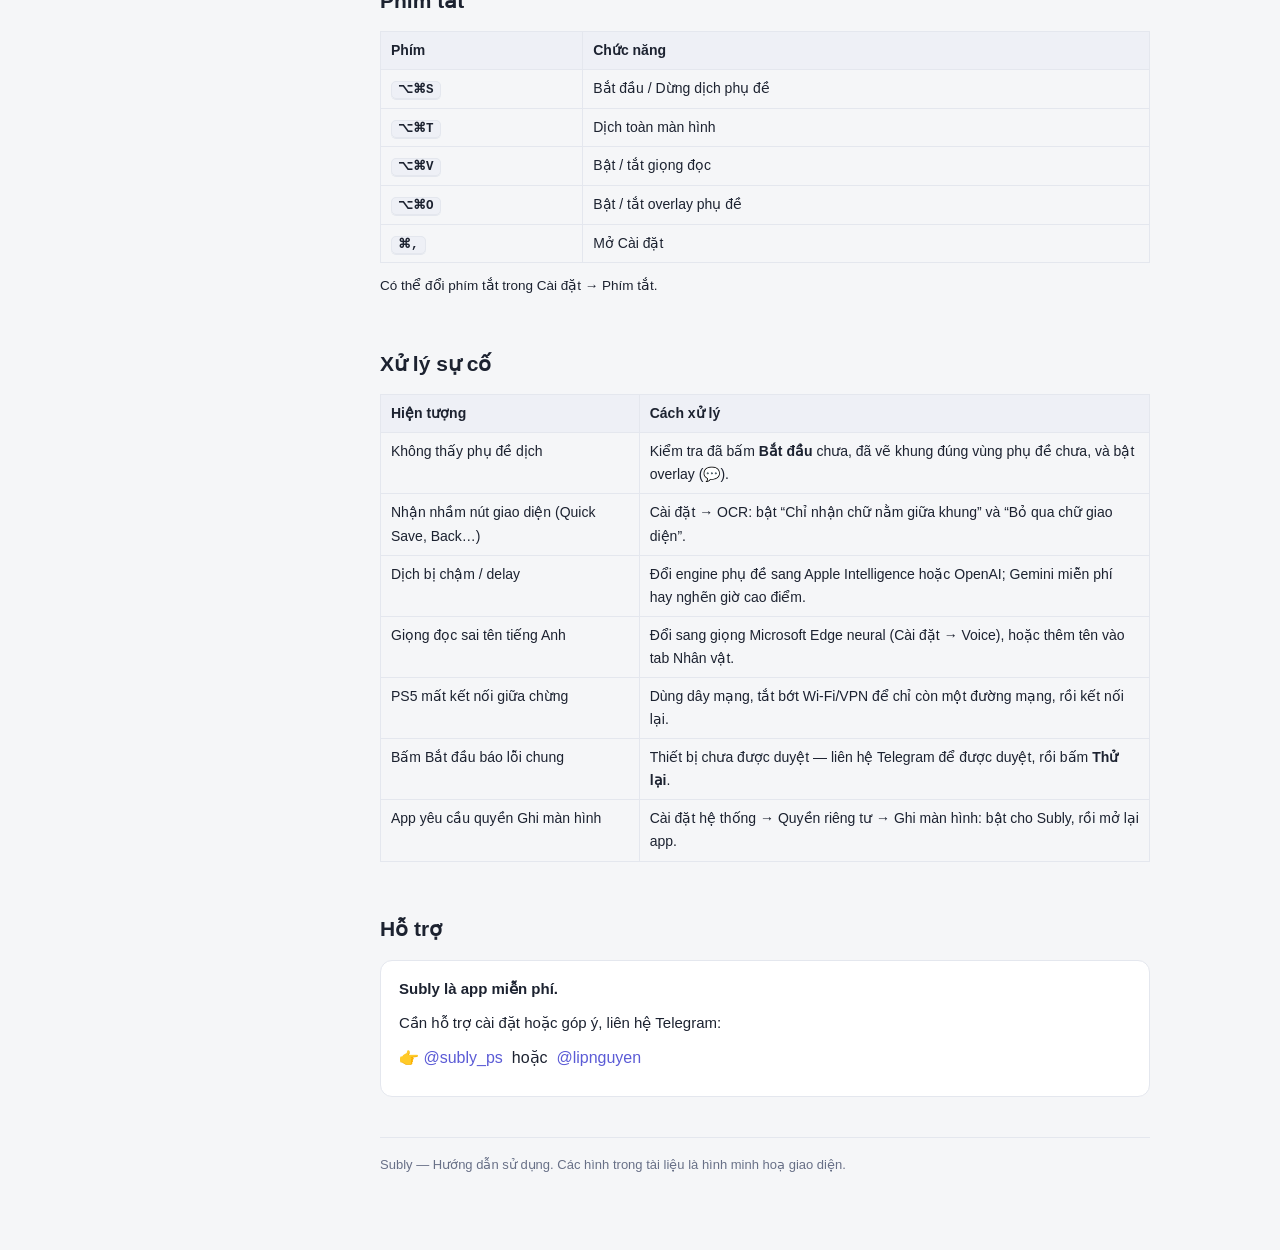
==== commit f1b335ae: "Rename project from ScreenTranslator to Subly, updating all relevant references, titles, and documen" ====
--- a/Resources/guide/index.html
+++ b/Resources/guide/index.html
@@ -3,7 +3,7 @@
 <head>
 <meta charset="utf-8">
 <meta name="viewport" content="width=device-width, initial-scale=1">
-<title>Hướng dẫn sử dụng ScreenTranslator</title>
+<title>Hướng dẫn sử dụng Subly</title>
 <style>
   :root{
     --bg:#f5f6f8; --panel:#ffffff; --text:#1c2230; --muted:#687087; --line:#e4e7ee;
@@ -92,7 +92,7 @@
 <body>
 <div class="wrap">
 <nav class="toc">
-  <div class="brand"><span class="logo">🎮</span><b>ScreenTranslator</b></div>
+  <div class="brand"><span class="logo">🎮</span><b>Subly</b></div>
   <div class="ver">Hướng dẫn sử dụng</div>
   <a href="#intro">Giới thiệu</a>
   <div class="grp">Bắt đầu</div>
@@ -117,7 +117,7 @@
 </nav>
 
 <main>
-  <h1 id="intro">Hướng dẫn sử dụng ScreenTranslator</h1>
+  <h1 id="intro">Hướng dẫn sử dụng Subly</h1>
   <p class="lead">Dịch phụ đề game sang tiếng Việt theo thời gian thực, đọc thành giọng nói, và dịch cả màn hình.
   Hoạt động với PS5 (qua Remote Play) hoặc bất kỳ cửa sổ nào trên máy Mac.</p>
 
@@ -201,7 +201,7 @@
   <div class="shot">
     <div class="bar">
       <span class="dots"><i></i><i></i><i></i></span>
-      <b style="margin-right:8px">ScreenTranslator</b>
+      <b style="margin-right:8px">Subly</b>
       <span class="btn grad">▶ Bắt đầu</span>
       <span class="btn">🔍 Dịch màn hình</span>
       <span class="pill">Gemini</span>
@@ -319,19 +319,19 @@
     <tr><td>Giọng đọc sai tên tiếng Anh</td><td>Đổi sang giọng Microsoft Edge neural (Cài đặt → Voice), hoặc thêm tên vào tab Nhân vật.</td></tr>
     <tr><td>PS5 mất kết nối giữa chừng</td><td>Dùng dây mạng, tắt bớt Wi-Fi/VPN để chỉ còn một đường mạng, rồi kết nối lại.</td></tr>
     <tr><td>Bấm Bắt đầu báo lỗi chung</td><td>Thiết bị chưa được duyệt — liên hệ Telegram để được duyệt, rồi bấm <b>Thử lại</b>.</td></tr>
-    <tr><td>App yêu cầu quyền Ghi màn hình</td><td>Cài đặt hệ thống → Quyền riêng tư → Ghi màn hình: bật cho ScreenTranslator, rồi mở lại app.</td></tr>
+    <tr><td>App yêu cầu quyền Ghi màn hình</td><td>Cài đặt hệ thống → Quyền riêng tư → Ghi màn hình: bật cho Subly, rồi mở lại app.</td></tr>
   </table>
 
   <!-- ============ HỖ TRỢ ============ -->
   <h2 id="support">Hỗ trợ</h2>
   <div class="card">
-    <p style="margin-top:0"><b>ScreenTranslator là app miễn phí.</b></p>
+    <p style="margin-top:0"><b>Subly là app miễn phí.</b></p>
     <p>Cần hỗ trợ cài đặt hoặc góp ý, liên hệ Telegram:</p>
     <p style="font-size:16px">👉 <a href="https://t.me/subly_ps">@subly_ps</a> &nbsp;hoặc&nbsp; <a href="https://t.me/lipnguyen">@lipnguyen</a></p>
   </div>
 
   <footer>
-    ScreenTranslator — Hướng dẫn sử dụng. Các hình trong tài liệu là hình minh hoạ giao diện.
+    Subly — Hướng dẫn sử dụng. Các hình trong tài liệu là hình minh hoạ giao diện.
   </footer>
 </main>
 </div>
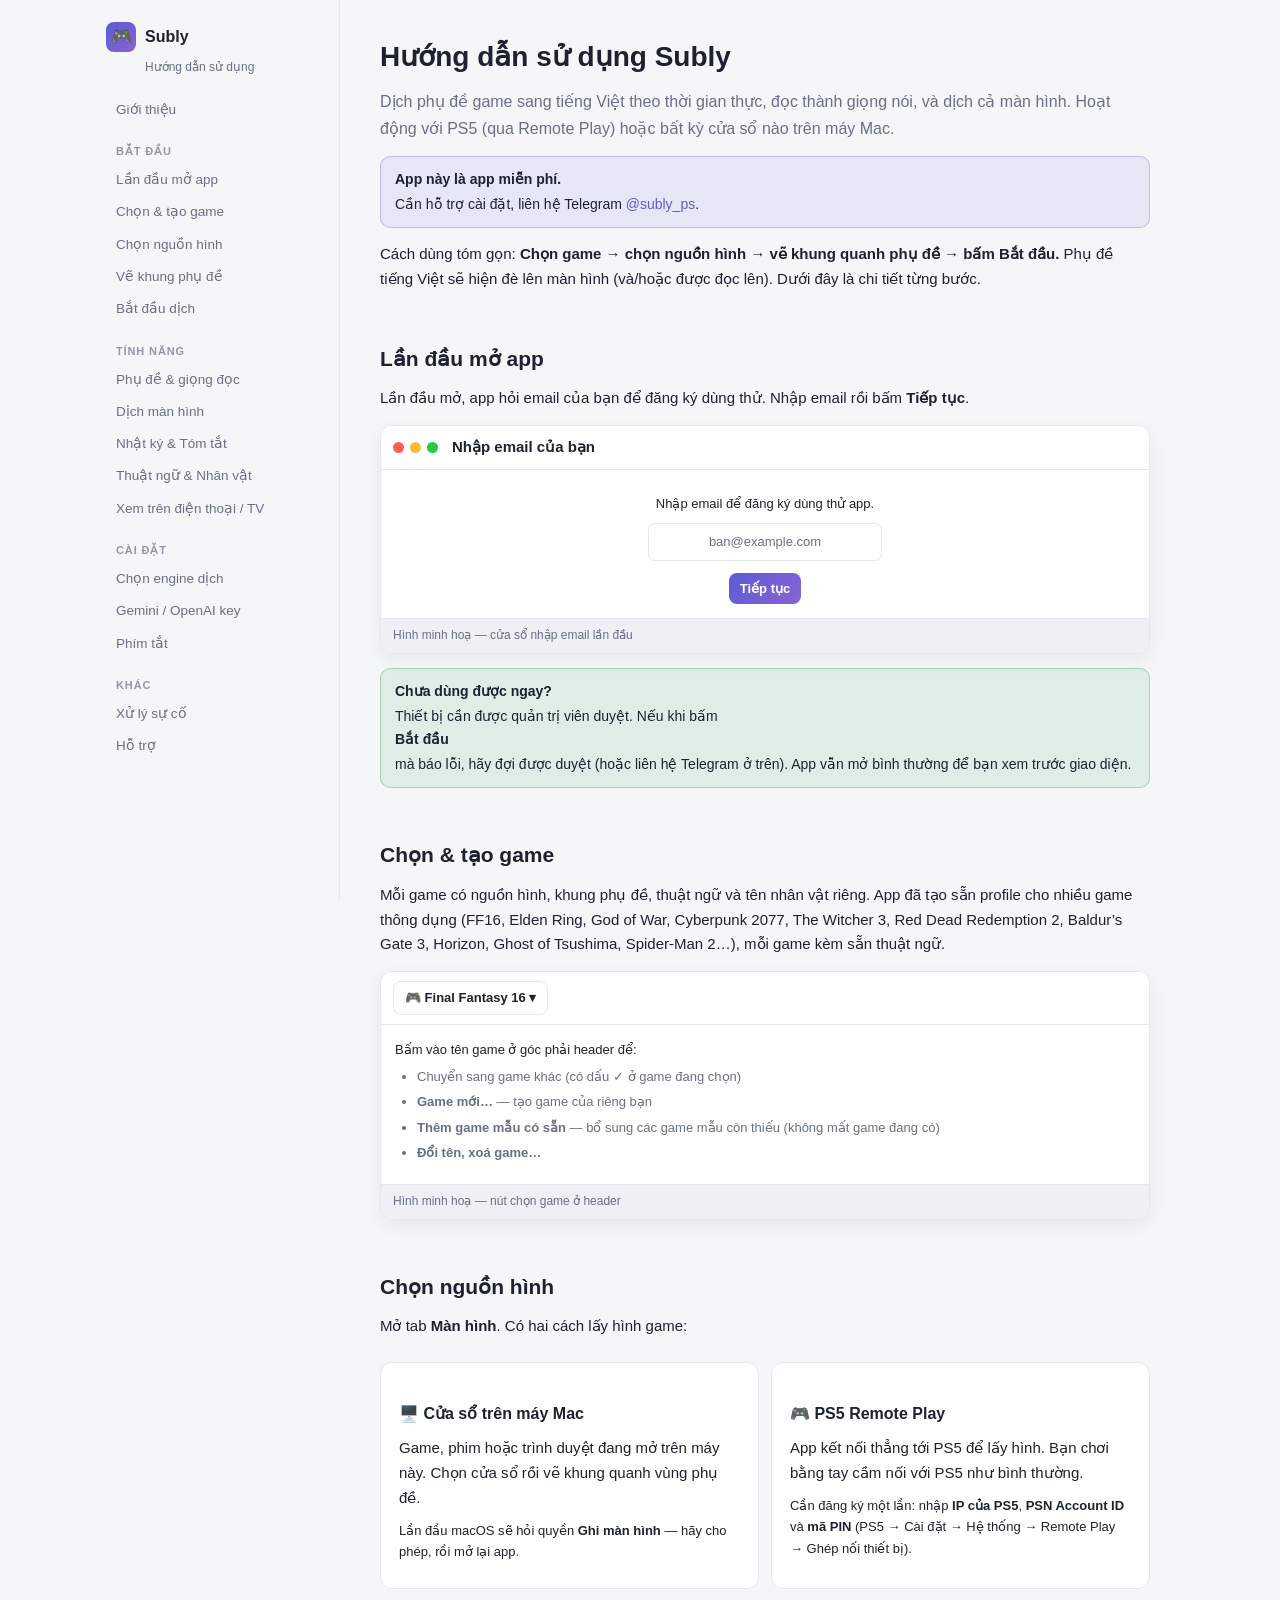
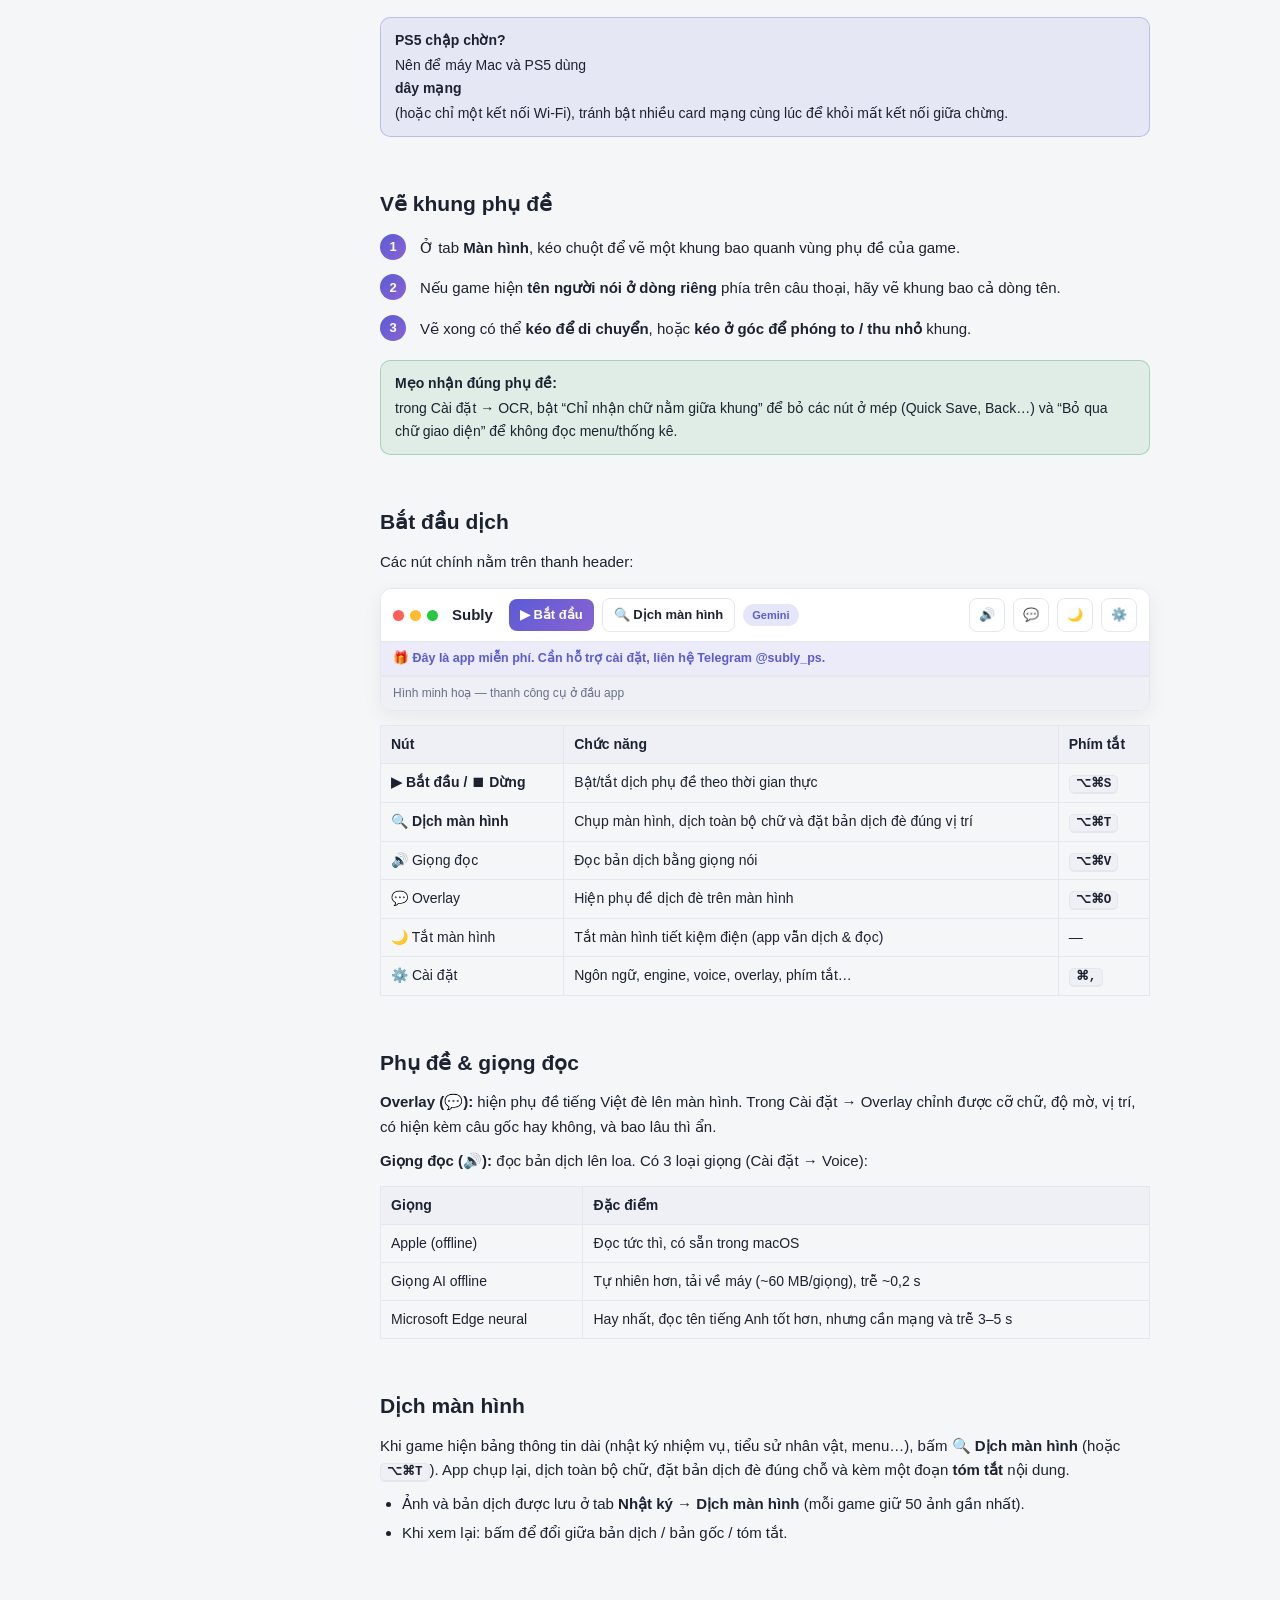
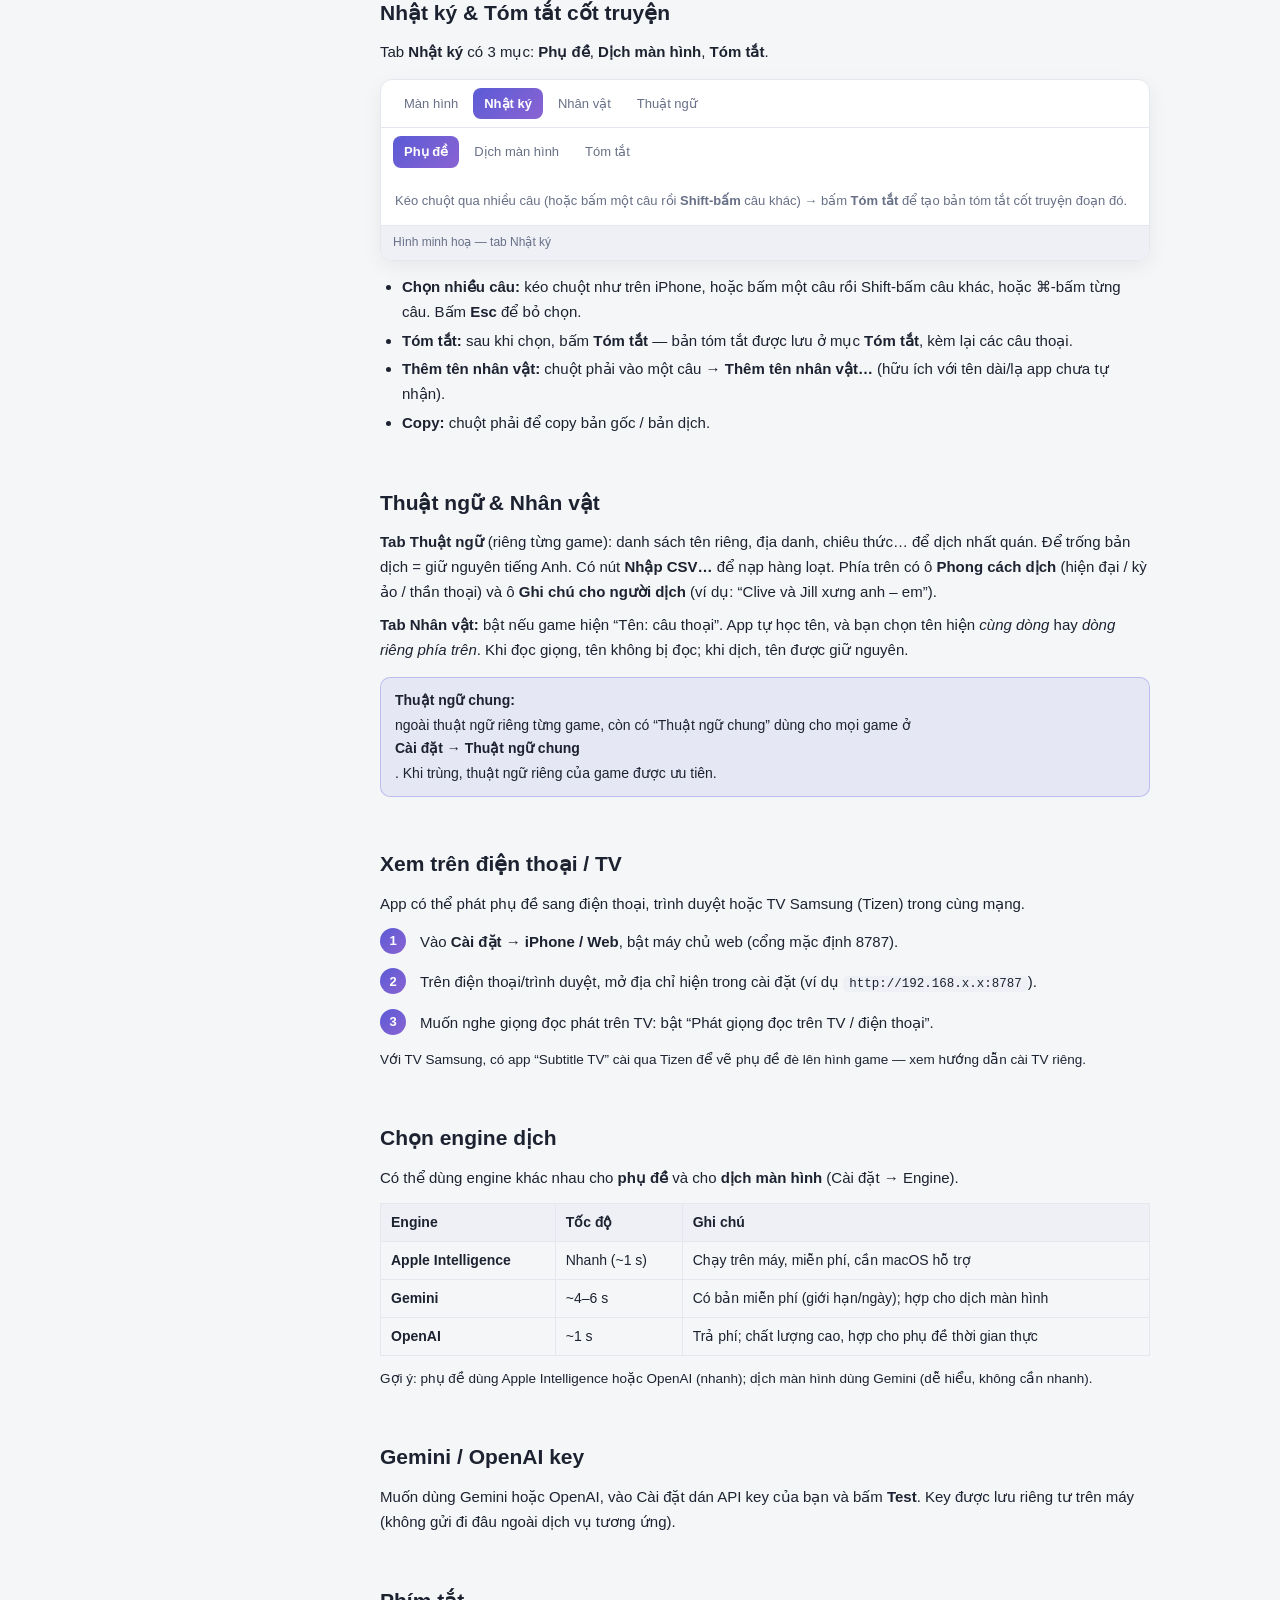
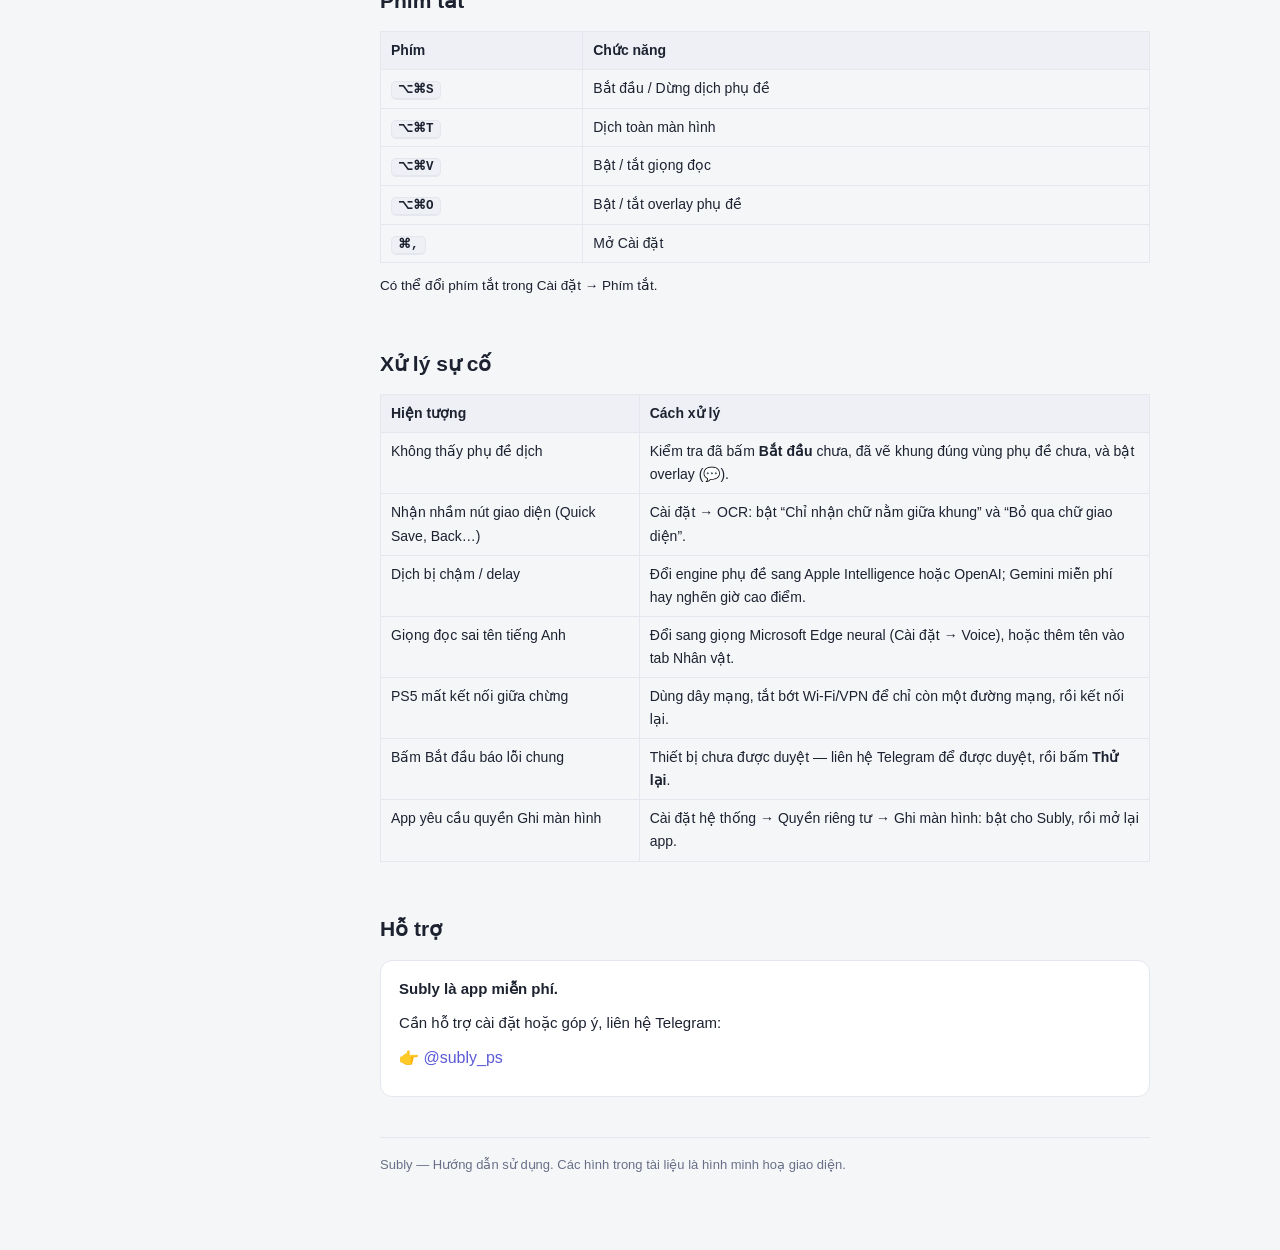
==== commit fb6fcc64: "Remove references to the Telegram owner from support messages in the app and documentation" ====
--- a/Resources/guide/index.html
+++ b/Resources/guide/index.html
@@ -122,8 +122,7 @@
   Hoạt động với PS5 (qua Remote Play) hoặc bất kỳ cửa sổ nào trên máy Mac.</p>
 
   <div class="note"><b>App này là app miễn phí.</b>
-  Cần hỗ trợ cài đặt, liên hệ Telegram <a href="https://t.me/subly_ps">@subly_ps</a> hoặc
-  <a href="https://t.me/lipnguyen">@lipnguyen</a>.</div>
+  Cần hỗ trợ cài đặt, liên hệ Telegram <a href="https://t.me/subly_ps">@subly_ps</a>.</div>
 
   <p>Cách dùng tóm gọn: <b>Chọn game → chọn nguồn hình → vẽ khung quanh phụ đề → bấm Bắt đầu.</b>
   Phụ đề tiếng Việt sẽ hiện đè lên màn hình (và/hoặc được đọc lên). Dưới đây là chi tiết từng bước.</p>
@@ -211,7 +210,7 @@
       <span class="btn ico">🌙</span>
       <span class="btn ico">⚙️</span>
     </div>
-    <div class="banner">🎁 Đây là app miễn phí. Cần hỗ trợ cài đặt, liên hệ Telegram @subly_ps hoặc @lipnguyen.</div>
+    <div class="banner">🎁 Đây là app miễn phí. Cần hỗ trợ cài đặt, liên hệ Telegram @subly_ps.</div>
     <div class="cap">Hình minh hoạ — thanh công cụ ở đầu app</div>
   </div>
   <table>
@@ -327,7 +326,7 @@
   <div class="card">
     <p style="margin-top:0"><b>Subly là app miễn phí.</b></p>
     <p>Cần hỗ trợ cài đặt hoặc góp ý, liên hệ Telegram:</p>
-    <p style="font-size:16px">👉 <a href="https://t.me/subly_ps">@subly_ps</a> &nbsp;hoặc&nbsp; <a href="https://t.me/lipnguyen">@lipnguyen</a></p>
+    <p style="font-size:16px">👉 <a href="https://t.me/subly_ps">@subly_ps</a></p>
   </div>
 
   <footer>
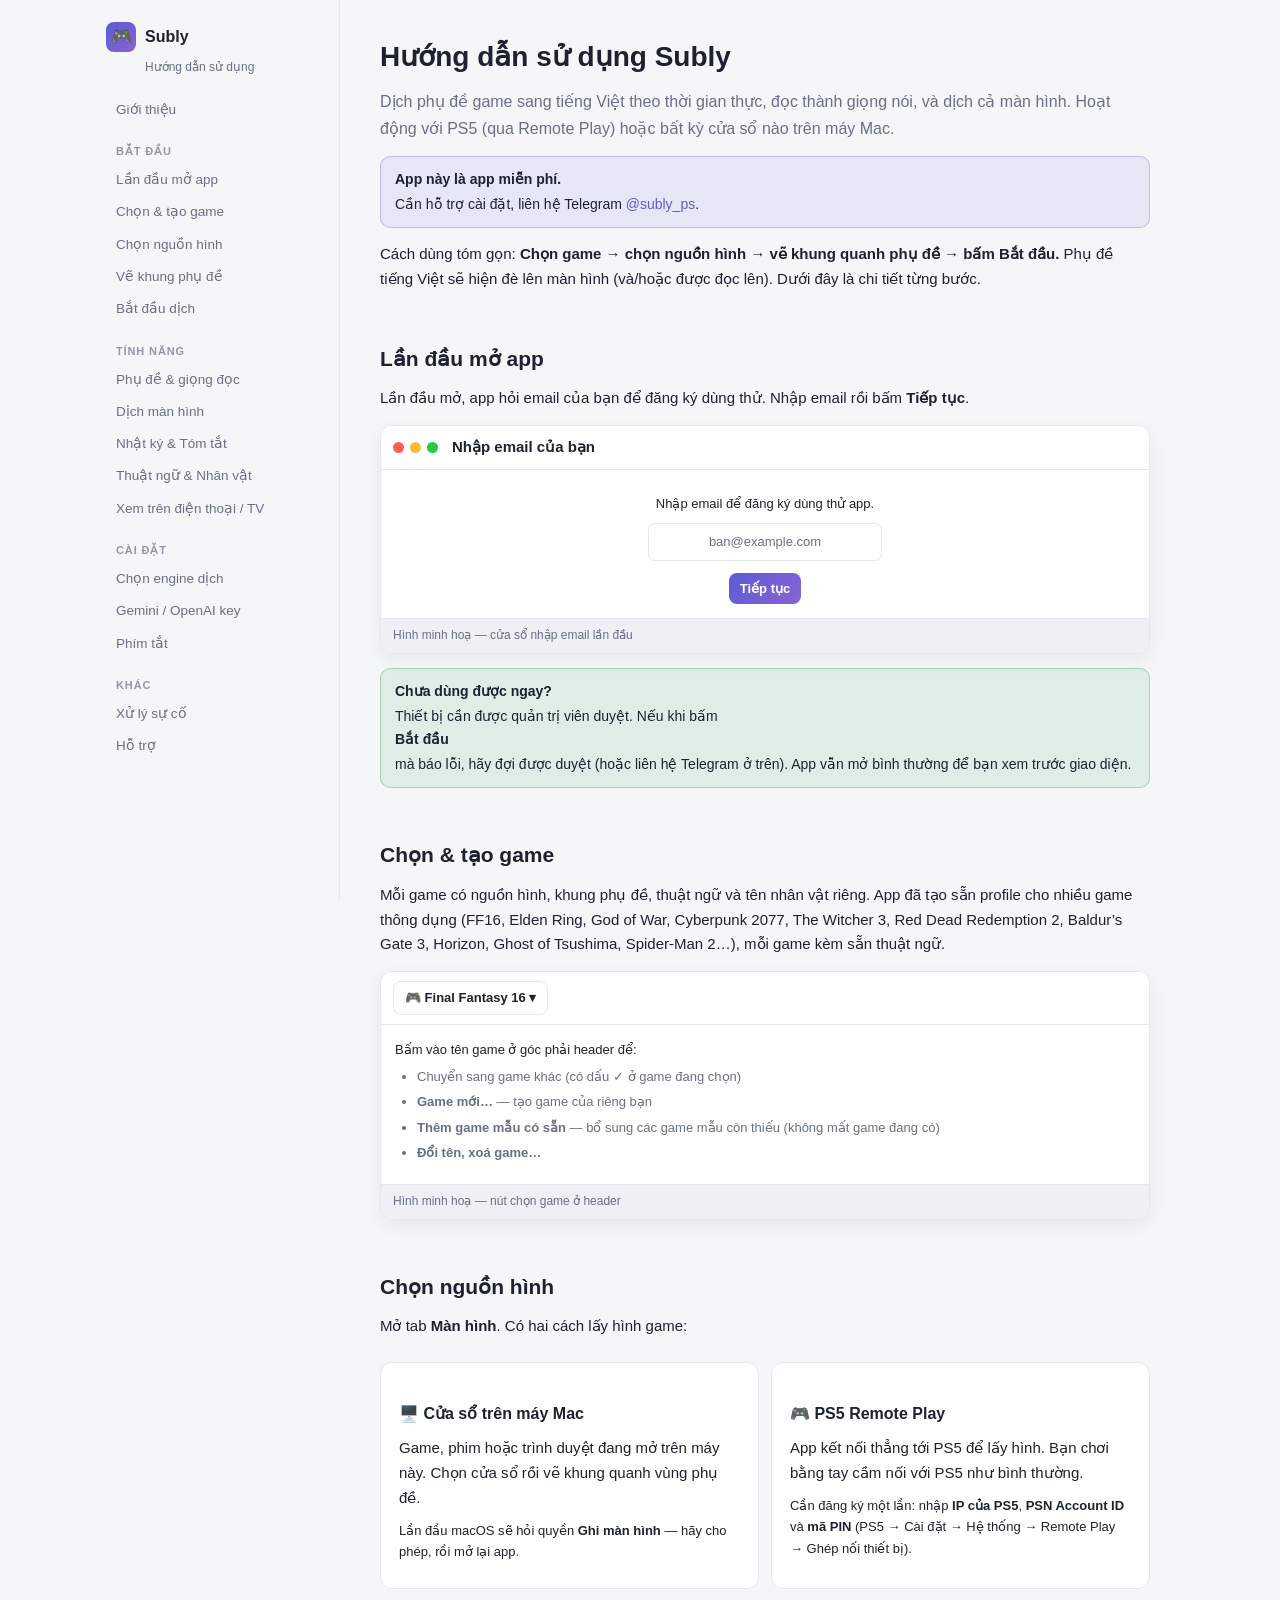
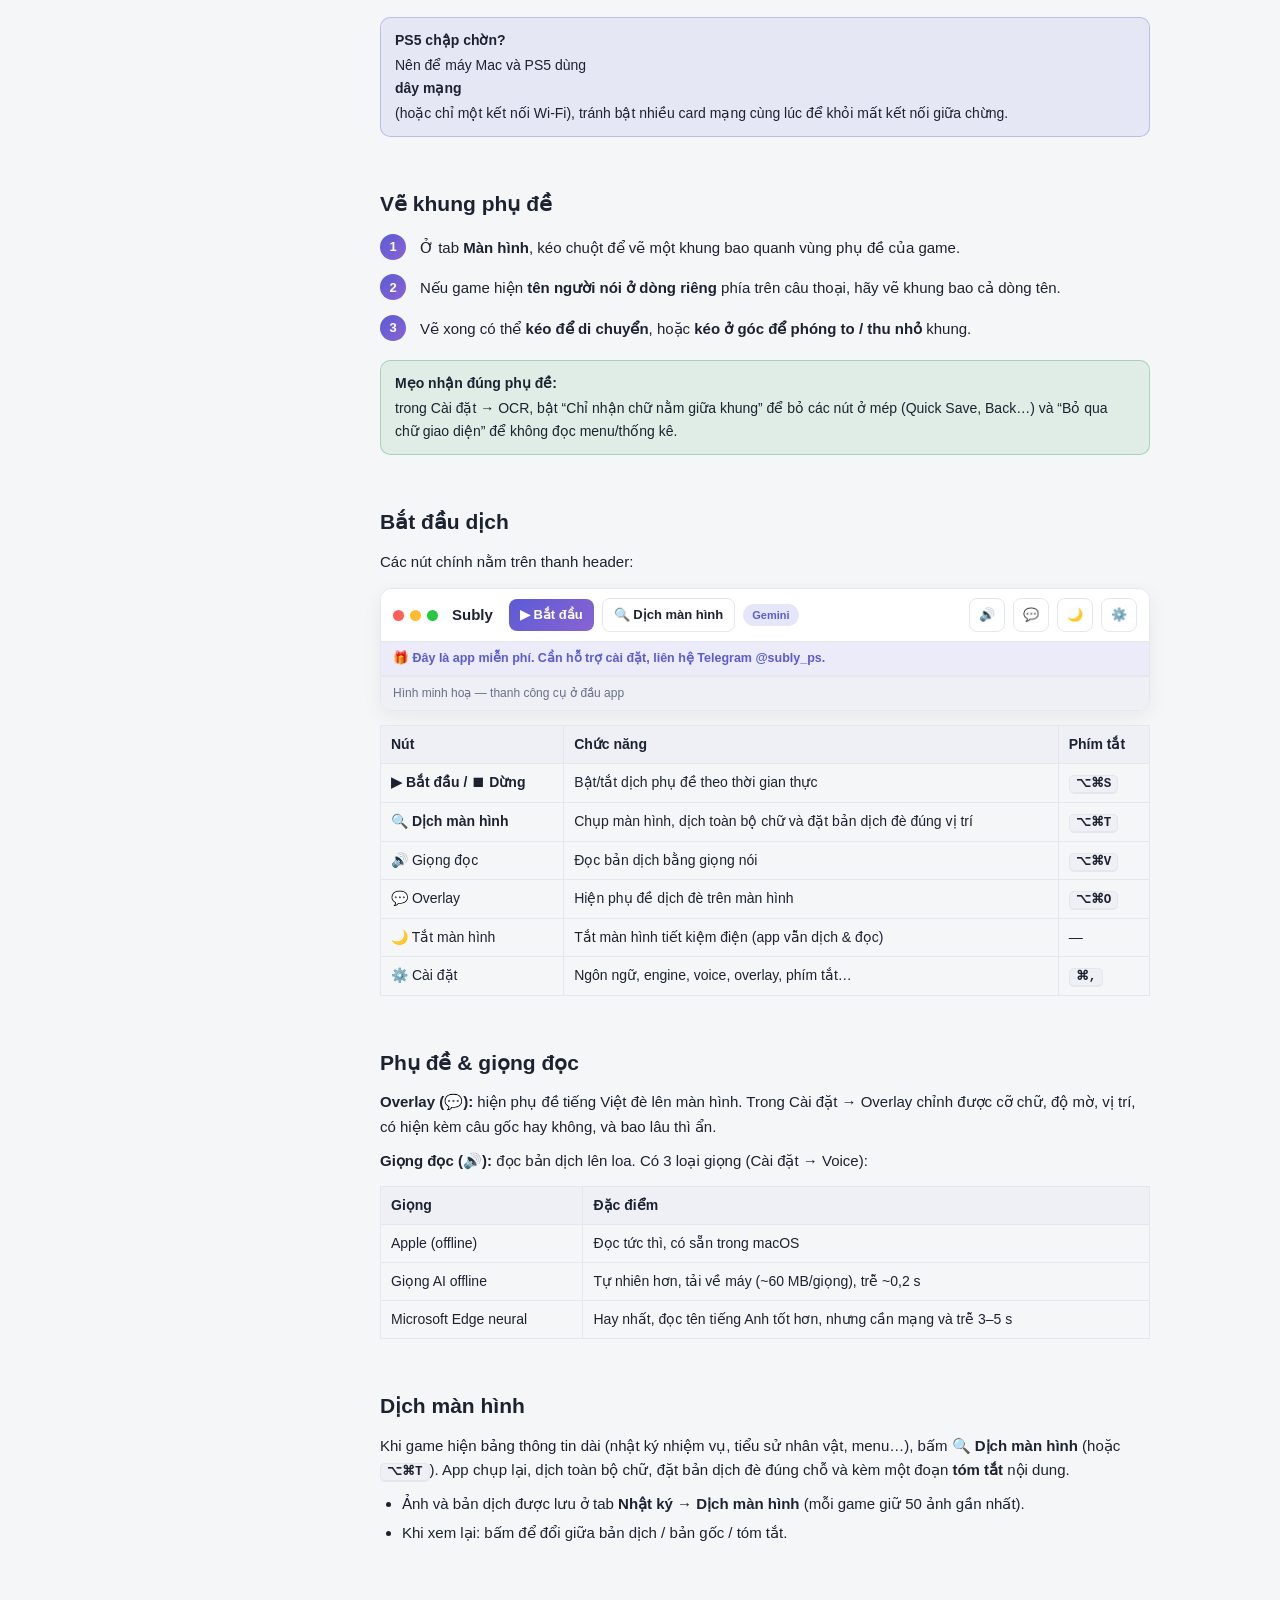
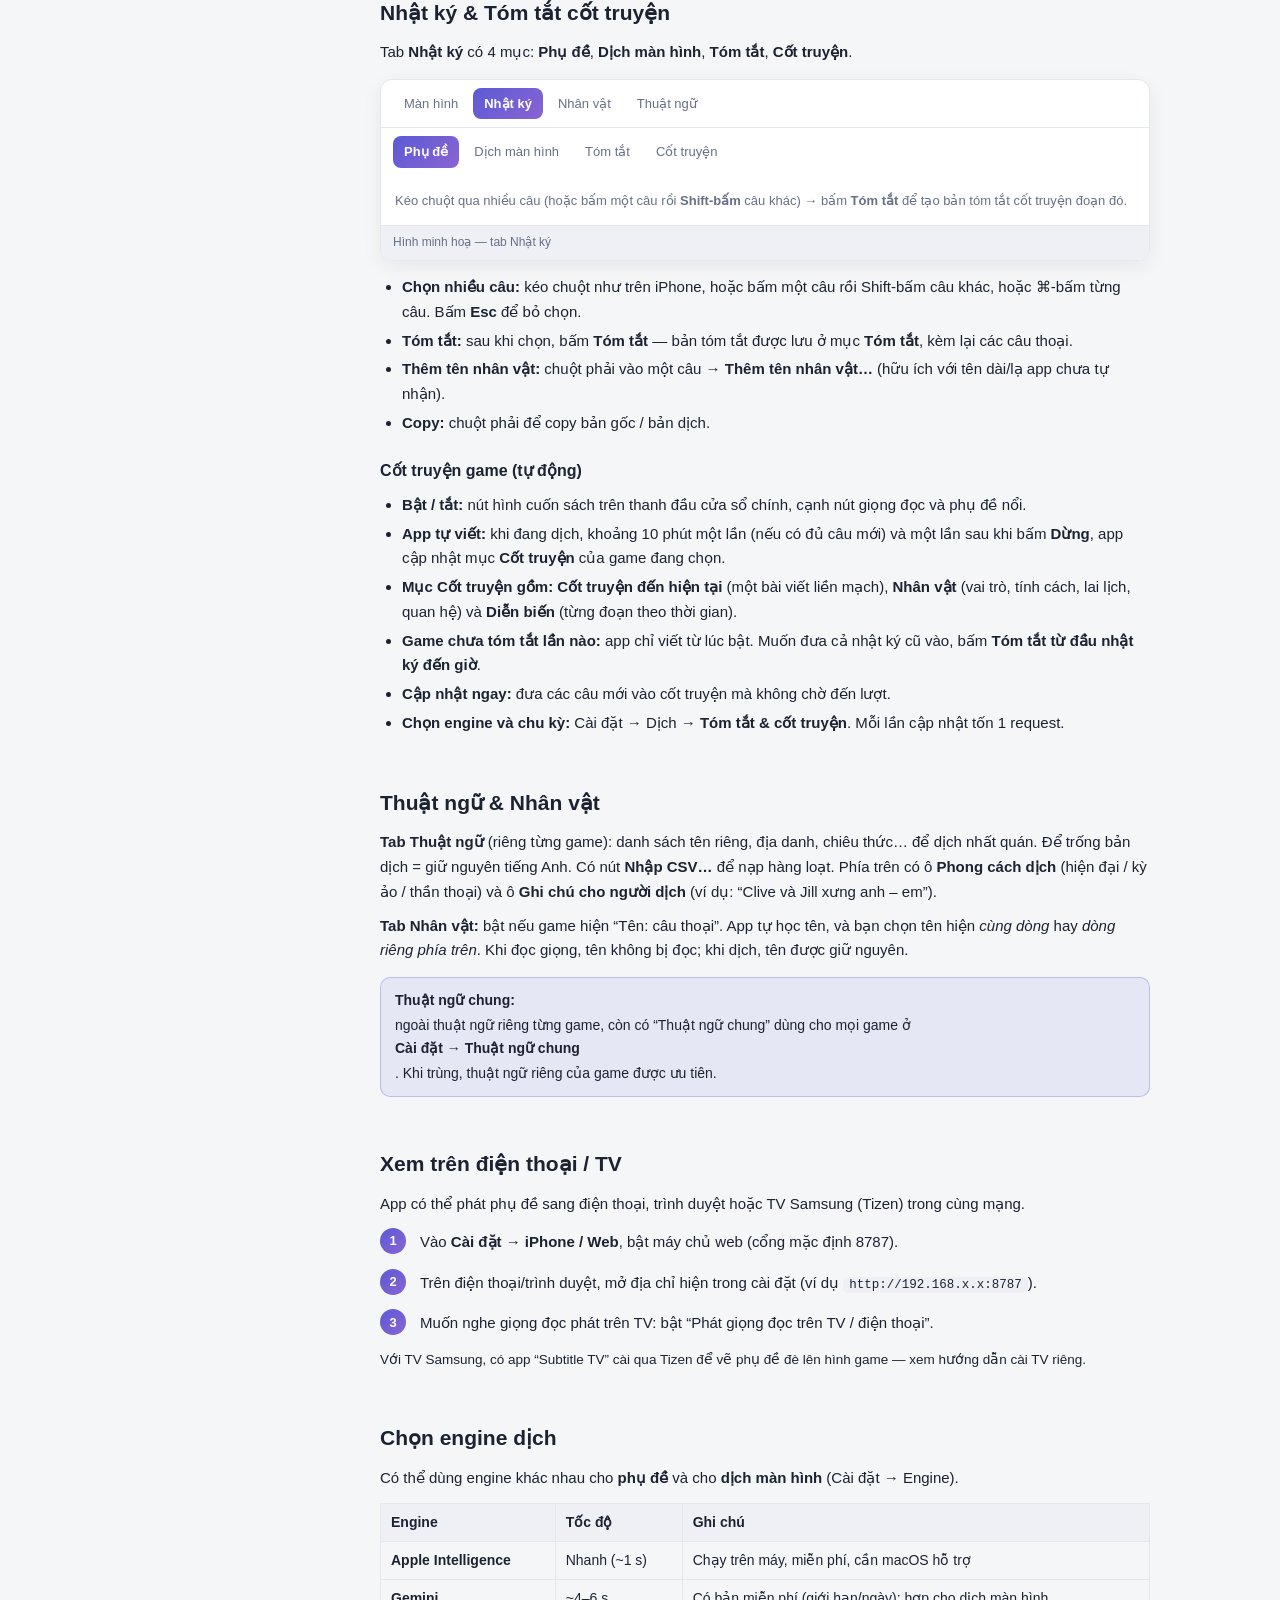
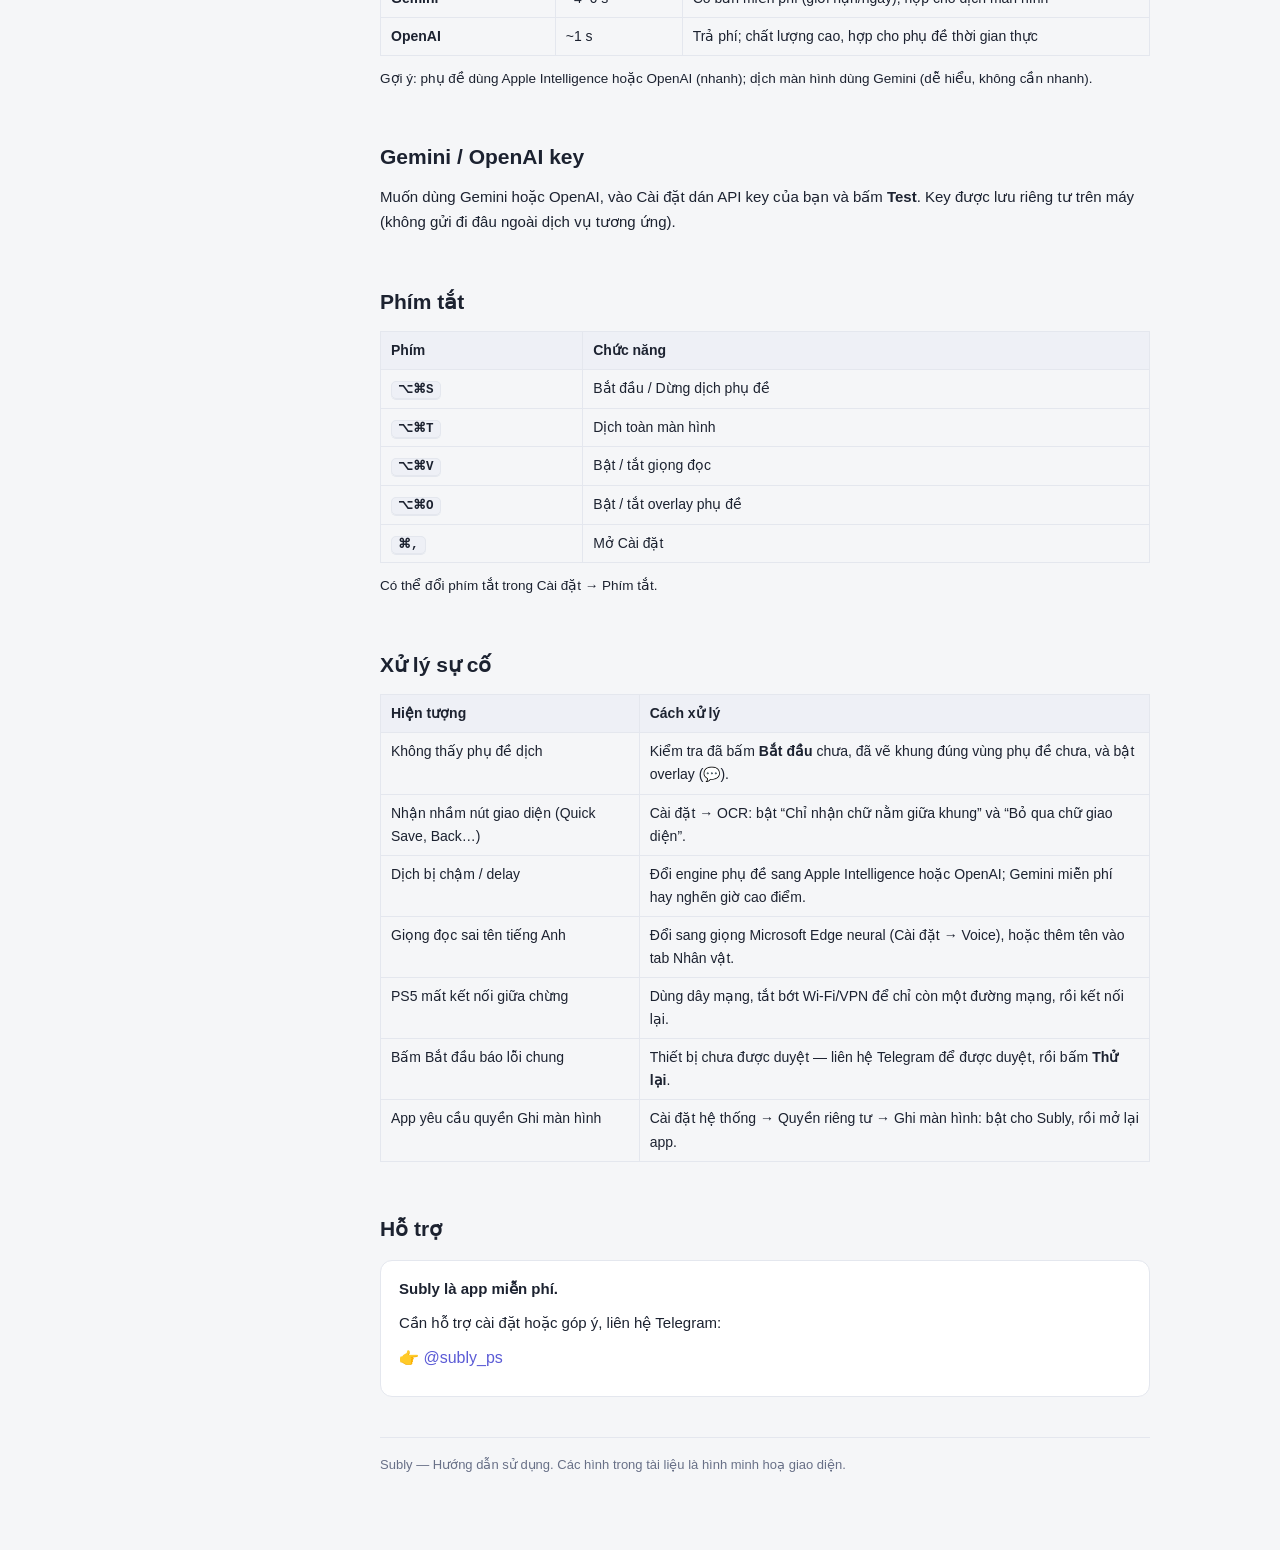
==== commit 541b83e6: "Add story tracking and management features - Implement StoryTracker class to manage game story updat" ====
--- a/Resources/guide/index.html
+++ b/Resources/guide/index.html
@@ -246,10 +246,10 @@
 
   <!-- ============ NHẬT KÝ / TÓM TẮT ============ -->
   <h2 id="log">Nhật ký &amp; Tóm tắt cốt truyện</h2>
-  <p>Tab <b>Nhật ký</b> có 3 mục: <b>Phụ đề</b>, <b>Dịch màn hình</b>, <b>Tóm tắt</b>.</p>
+  <p>Tab <b>Nhật ký</b> có 4 mục: <b>Phụ đề</b>, <b>Dịch màn hình</b>, <b>Tóm tắt</b>, <b>Cốt truyện</b>.</p>
   <div class="shot">
     <div class="tabs"><span class="t">Màn hình</span><span class="t on">Nhật ký</span><span class="t">Nhân vật</span><span class="t">Thuật ngữ</span></div>
-    <div class="tabs" style="border-bottom:0"><span class="t on">Phụ đề</span><span class="t">Dịch màn hình</span><span class="t">Tóm tắt</span></div>
+    <div class="tabs" style="border-bottom:0"><span class="t on">Phụ đề</span><span class="t">Dịch màn hình</span><span class="t">Tóm tắt</span><span class="t">Cốt truyện</span></div>
     <div class="body">Kéo chuột qua nhiều câu (hoặc bấm một câu rồi <b>Shift-bấm</b> câu khác) → bấm <b>Tóm tắt</b> để tạo bản tóm tắt cốt truyện đoạn đó.</div>
     <div class="cap">Hình minh hoạ — tab Nhật ký</div>
   </div>
@@ -258,6 +258,15 @@
     <li><b>Tóm tắt:</b> sau khi chọn, bấm <b>Tóm tắt</b> — bản tóm tắt được lưu ở mục <b>Tóm tắt</b>, kèm lại các câu thoại.</li>
     <li><b>Thêm tên nhân vật:</b> chuột phải vào một câu → <b>Thêm tên nhân vật…</b> (hữu ích với tên dài/lạ app chưa tự nhận).</li>
     <li><b>Copy:</b> chuột phải để copy bản gốc / bản dịch.</li>
+  </ul>
+  <h3>Cốt truyện game (tự động)</h3>
+  <ul>
+    <li><b>Bật / tắt:</b> nút hình cuốn sách trên thanh đầu cửa sổ chính, cạnh nút giọng đọc và phụ đề nổi.</li>
+    <li><b>App tự viết:</b> khi đang dịch, khoảng 10 phút một lần (nếu có đủ câu mới) và một lần sau khi bấm <b>Dừng</b>, app cập nhật mục <b>Cốt truyện</b> của game đang chọn.</li>
+    <li><b>Mục Cốt truyện gồm:</b> <b>Cốt truyện đến hiện tại</b> (một bài viết liền mạch), <b>Nhân vật</b> (vai trò, tính cách, lai lịch, quan hệ) và <b>Diễn biến</b> (từng đoạn theo thời gian).</li>
+    <li><b>Game chưa tóm tắt lần nào:</b> app chỉ viết từ lúc bật. Muốn đưa cả nhật ký cũ vào, bấm <b>Tóm tắt từ đầu nhật ký đến giờ</b>.</li>
+    <li><b>Cập nhật ngay:</b> đưa các câu mới vào cốt truyện mà không chờ đến lượt.</li>
+    <li><b>Chọn engine và chu kỳ:</b> Cài đặt → Dịch → <b>Tóm tắt &amp; cốt truyện</b>. Mỗi lần cập nhật tốn 1 request.</li>
   </ul>
 
   <!-- ============ THUẬT NGỮ ============ -->
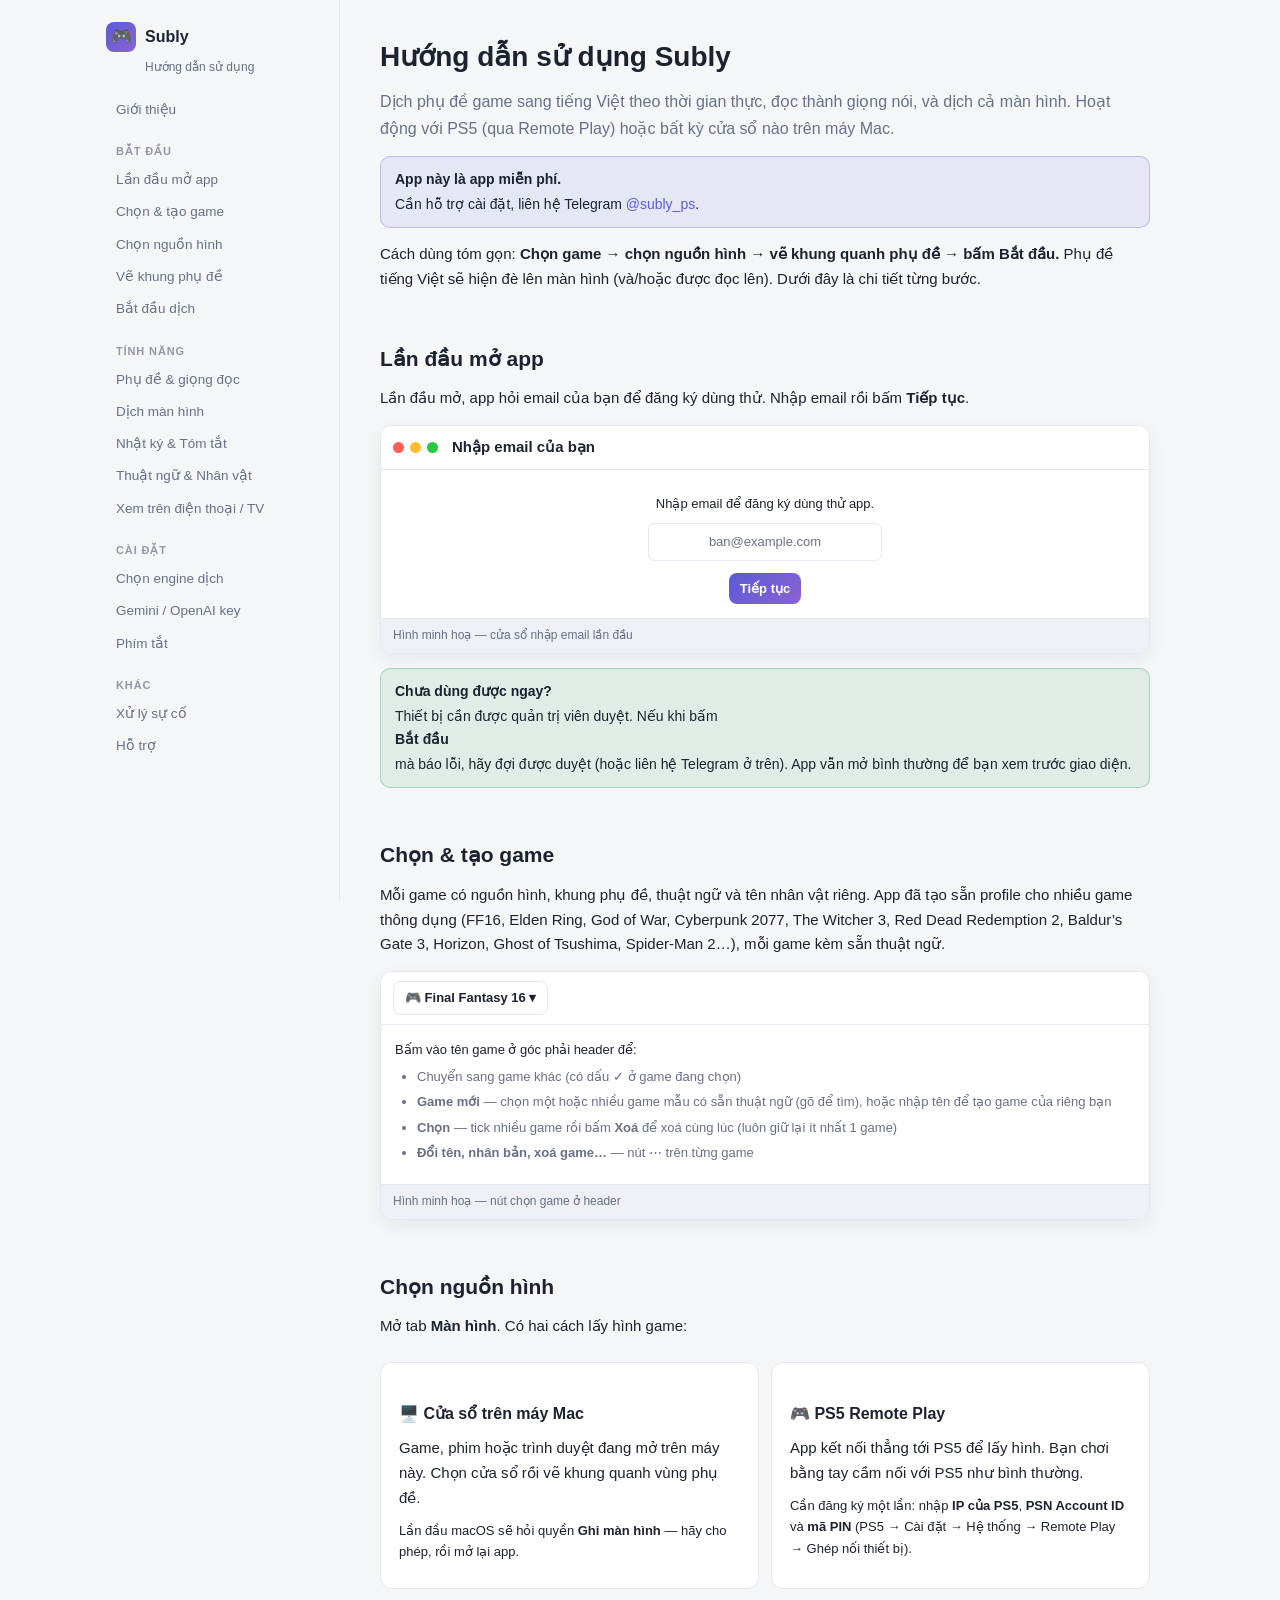
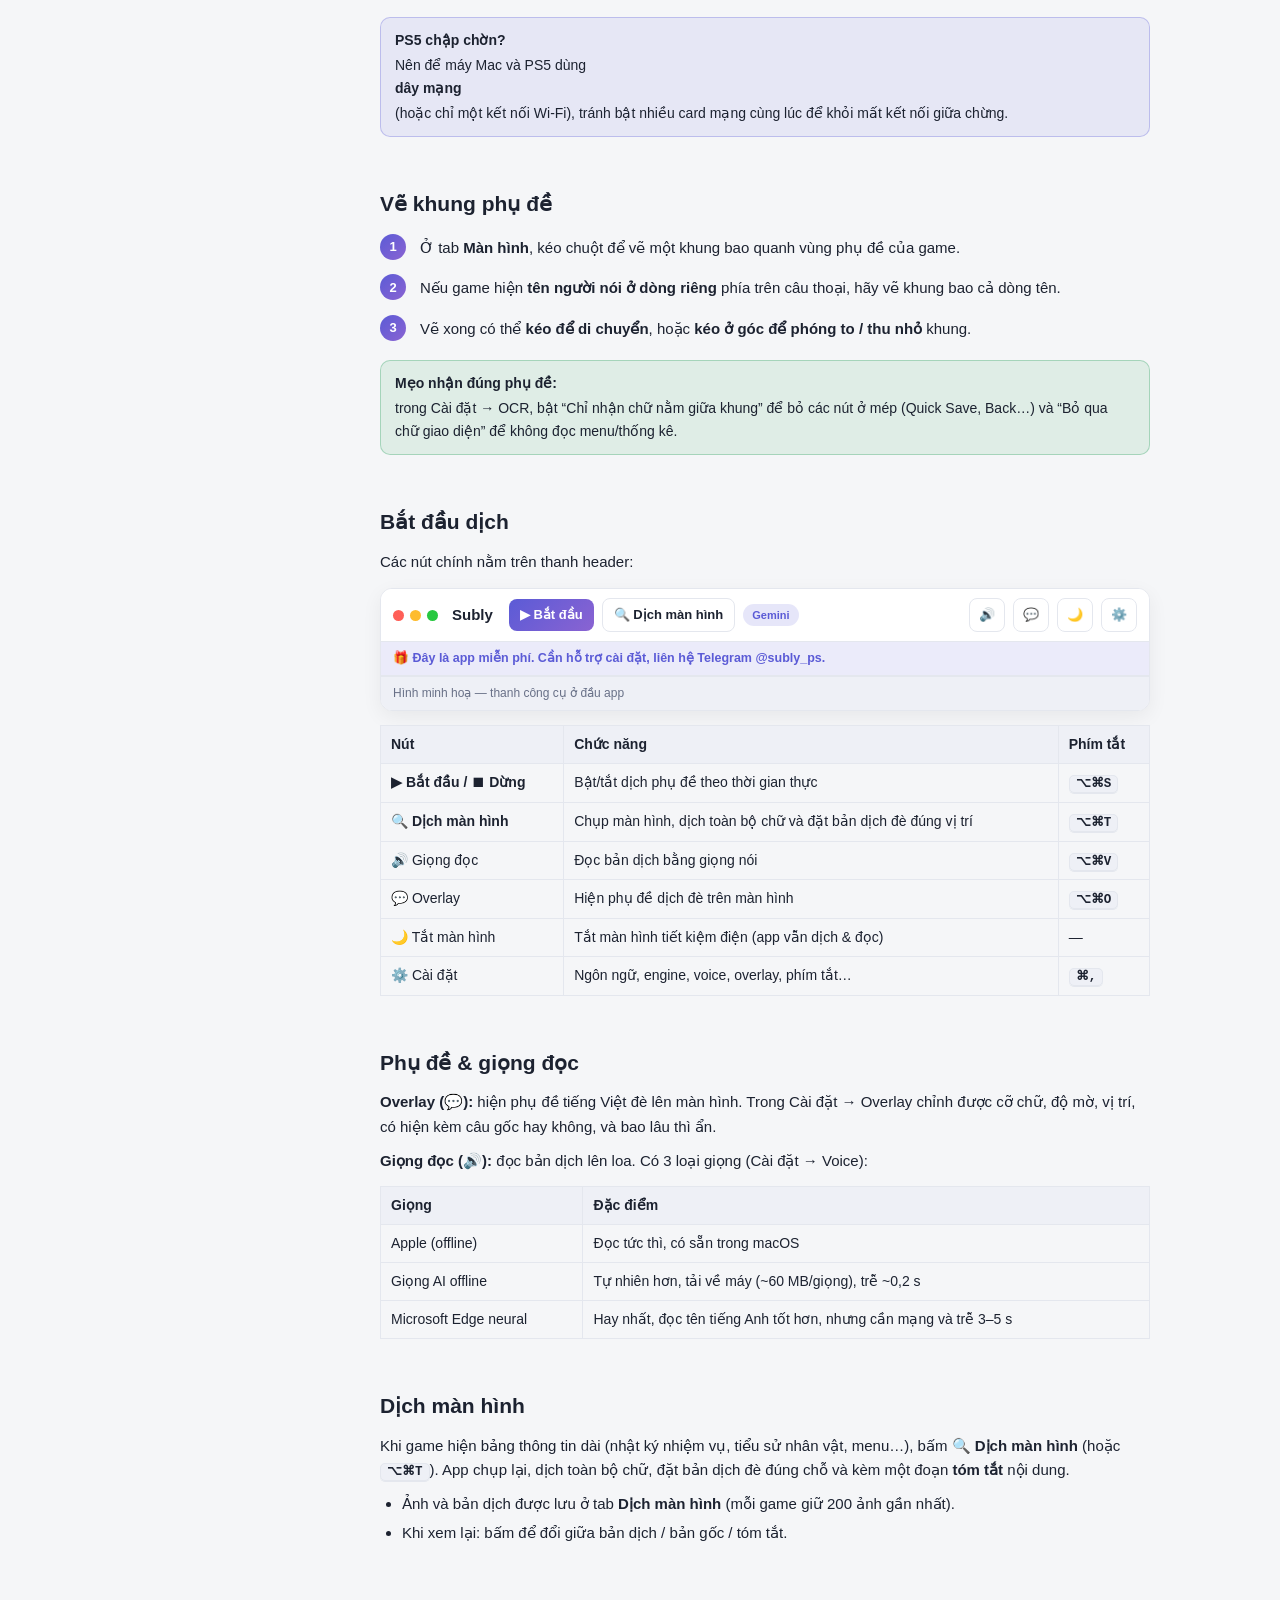
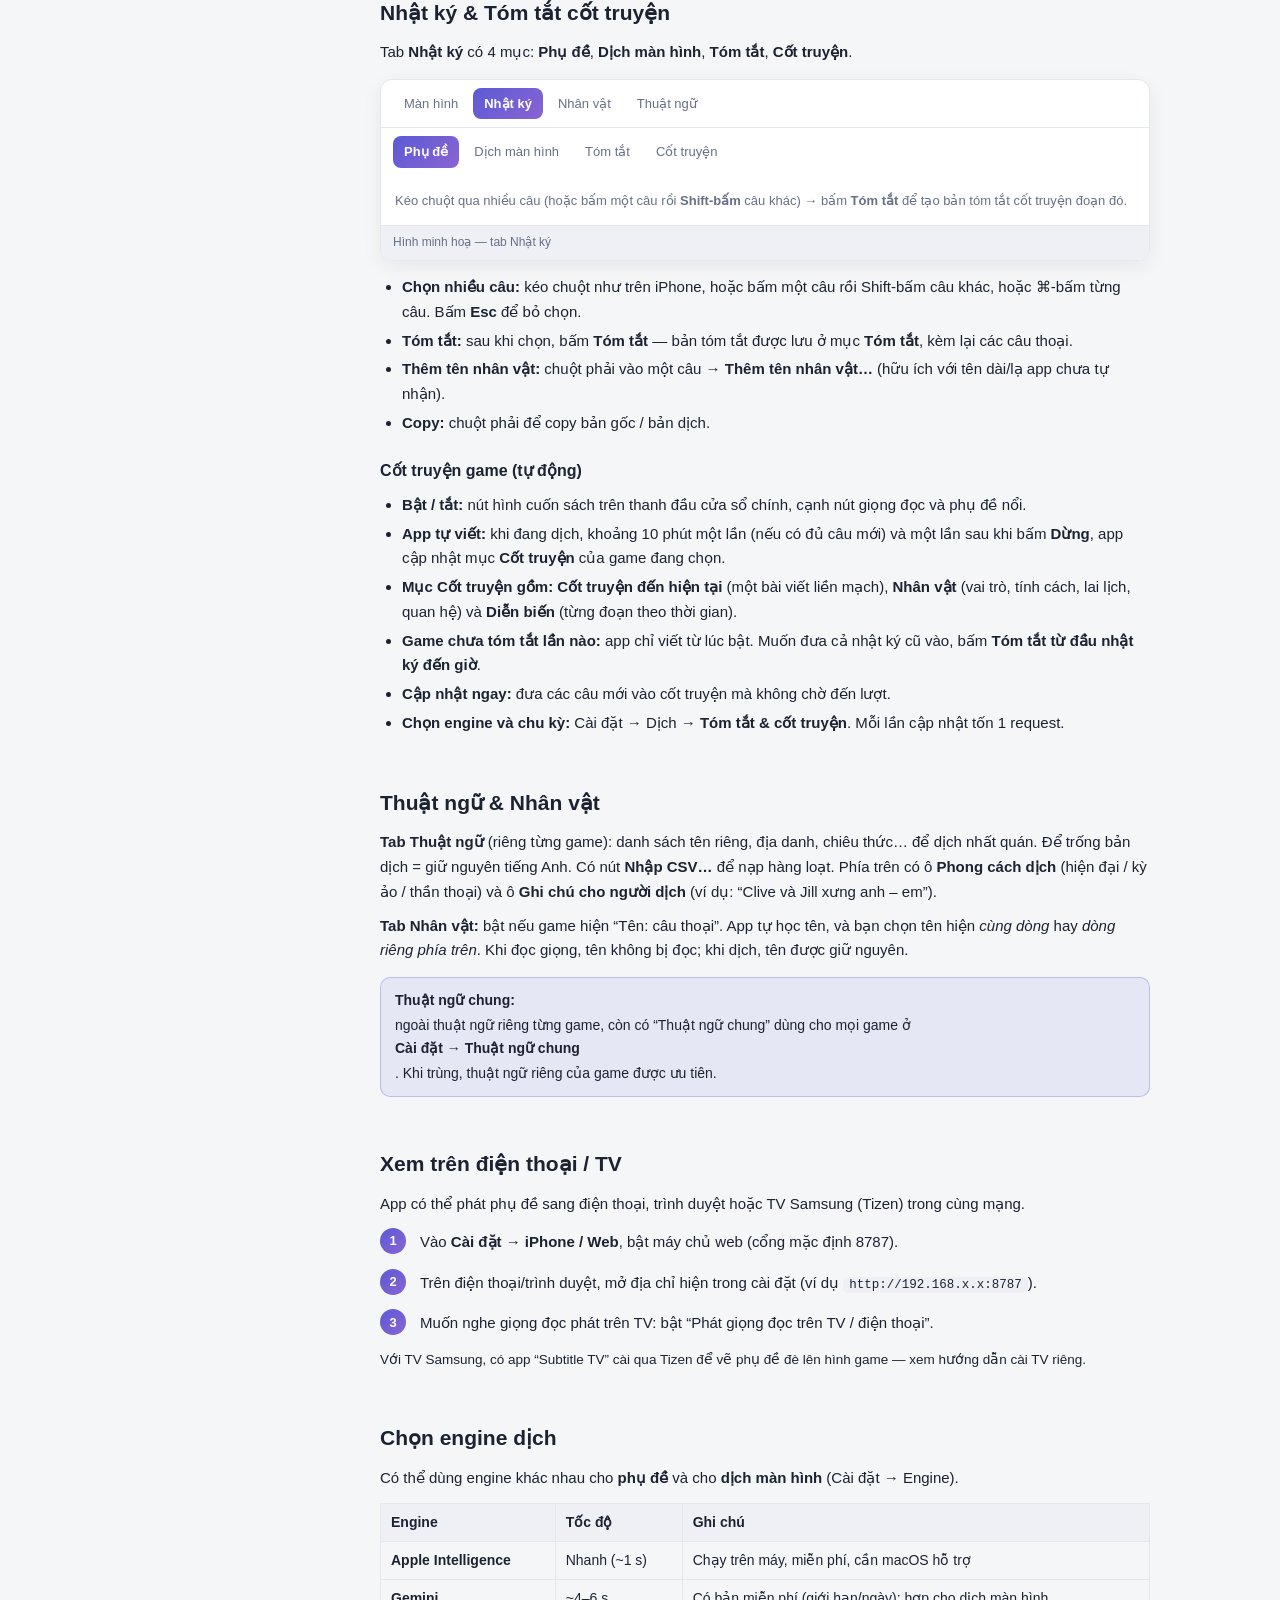
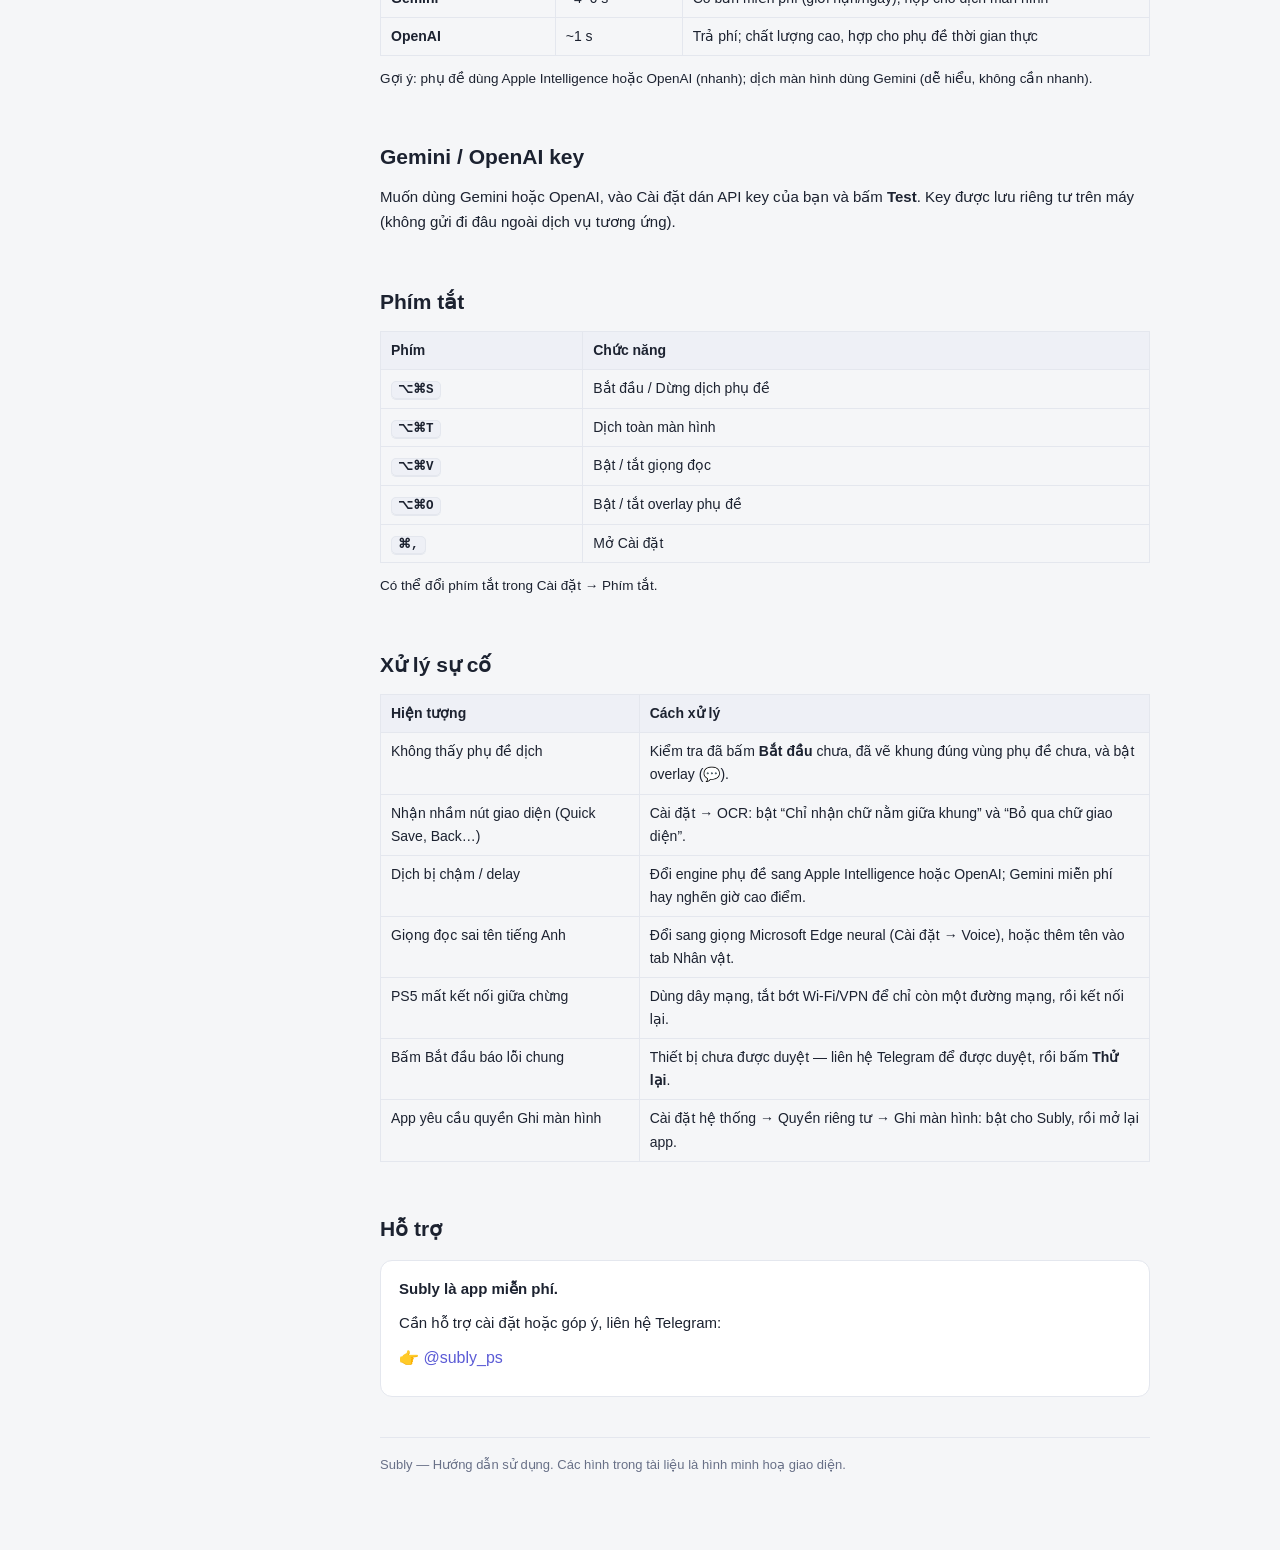
==== commit deede670: "AI share, story Q&A, PS5 auto-reconnect, start screen, more game glossaries AI share: the owner ente" ====
--- a/Resources/guide/index.html
+++ b/Resources/guide/index.html
@@ -156,9 +156,9 @@
       <div style="color:var(--text)">Bấm vào tên game ở góc phải header để:</div>
       <ul style="margin:6px 0">
         <li>Chuyển sang game khác (có dấu ✓ ở game đang chọn)</li>
-        <li><b>Game mới…</b> — tạo game của riêng bạn</li>
-        <li><b>Thêm game mẫu có sẵn</b> — bổ sung các game mẫu còn thiếu (không mất game đang có)</li>
-        <li><b>Đổi tên, xoá game…</b></li>
+        <li><b>Game mới</b> — chọn một hoặc nhiều game mẫu có sẵn thuật ngữ (gõ để tìm), hoặc nhập tên để tạo game của riêng bạn</li>
+        <li><b>Chọn</b> — tick nhiều game rồi bấm <b>Xoá</b> để xoá cùng lúc (luôn giữ lại ít nhất 1 game)</li>
+        <li><b>Đổi tên, nhân bản, xoá game…</b> — nút ⋯ trên từng game</li>
       </ul>
     </div>
     <div class="cap">Hình minh hoạ — nút chọn game ở header</div>
@@ -240,7 +240,7 @@
   <p>Khi game hiện bảng thông tin dài (nhật ký nhiệm vụ, tiểu sử nhân vật, menu…), bấm <b>🔍 Dịch màn hình</b>
   (hoặc <kbd>⌥⌘T</kbd>). App chụp lại, dịch toàn bộ chữ, đặt bản dịch đè đúng chỗ và kèm một đoạn <b>tóm tắt</b> nội dung.</p>
   <ul>
-    <li>Ảnh và bản dịch được lưu ở tab <b>Nhật ký → Dịch màn hình</b> (mỗi game giữ 50 ảnh gần nhất).</li>
+    <li>Ảnh và bản dịch được lưu ở tab <b>Dịch màn hình</b> (mỗi game giữ 200 ảnh gần nhất).</li>
     <li>Khi xem lại: bấm để đổi giữa bản dịch / bản gốc / tóm tắt.</li>
   </ul>
 
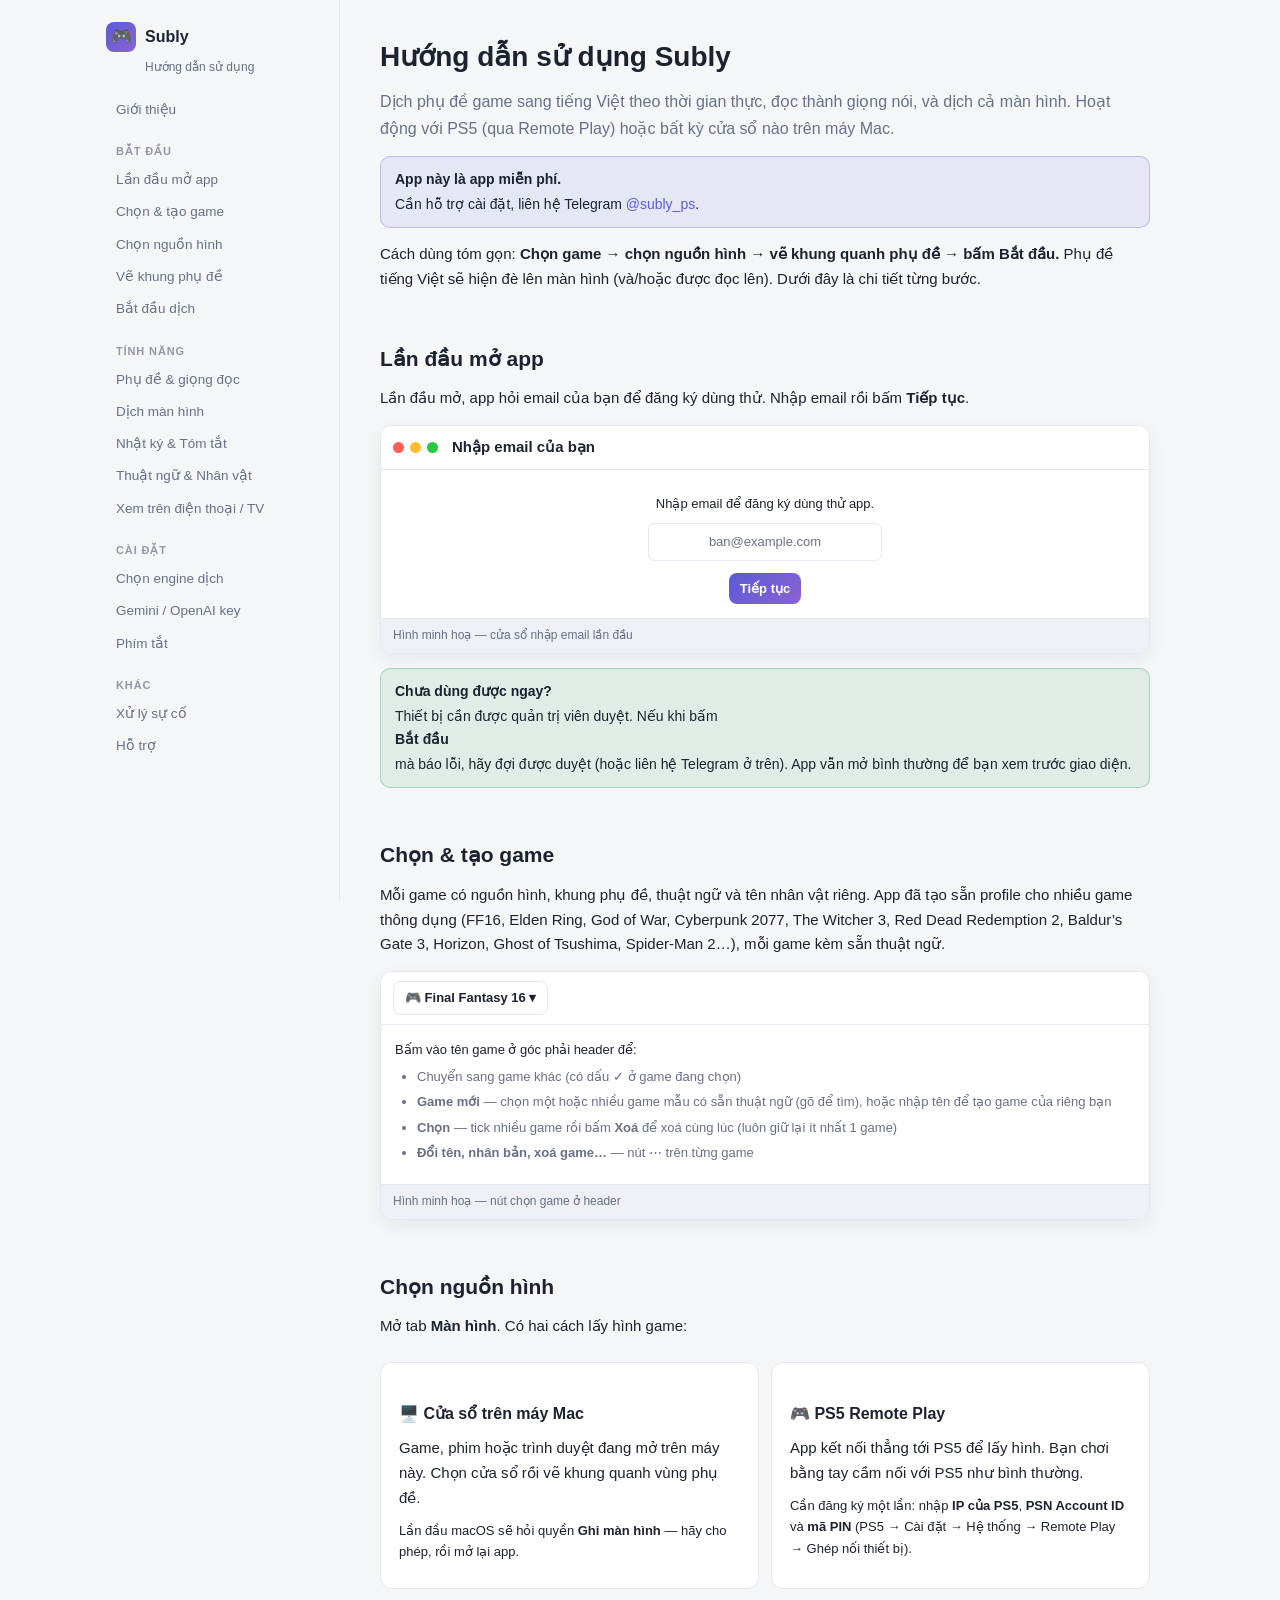
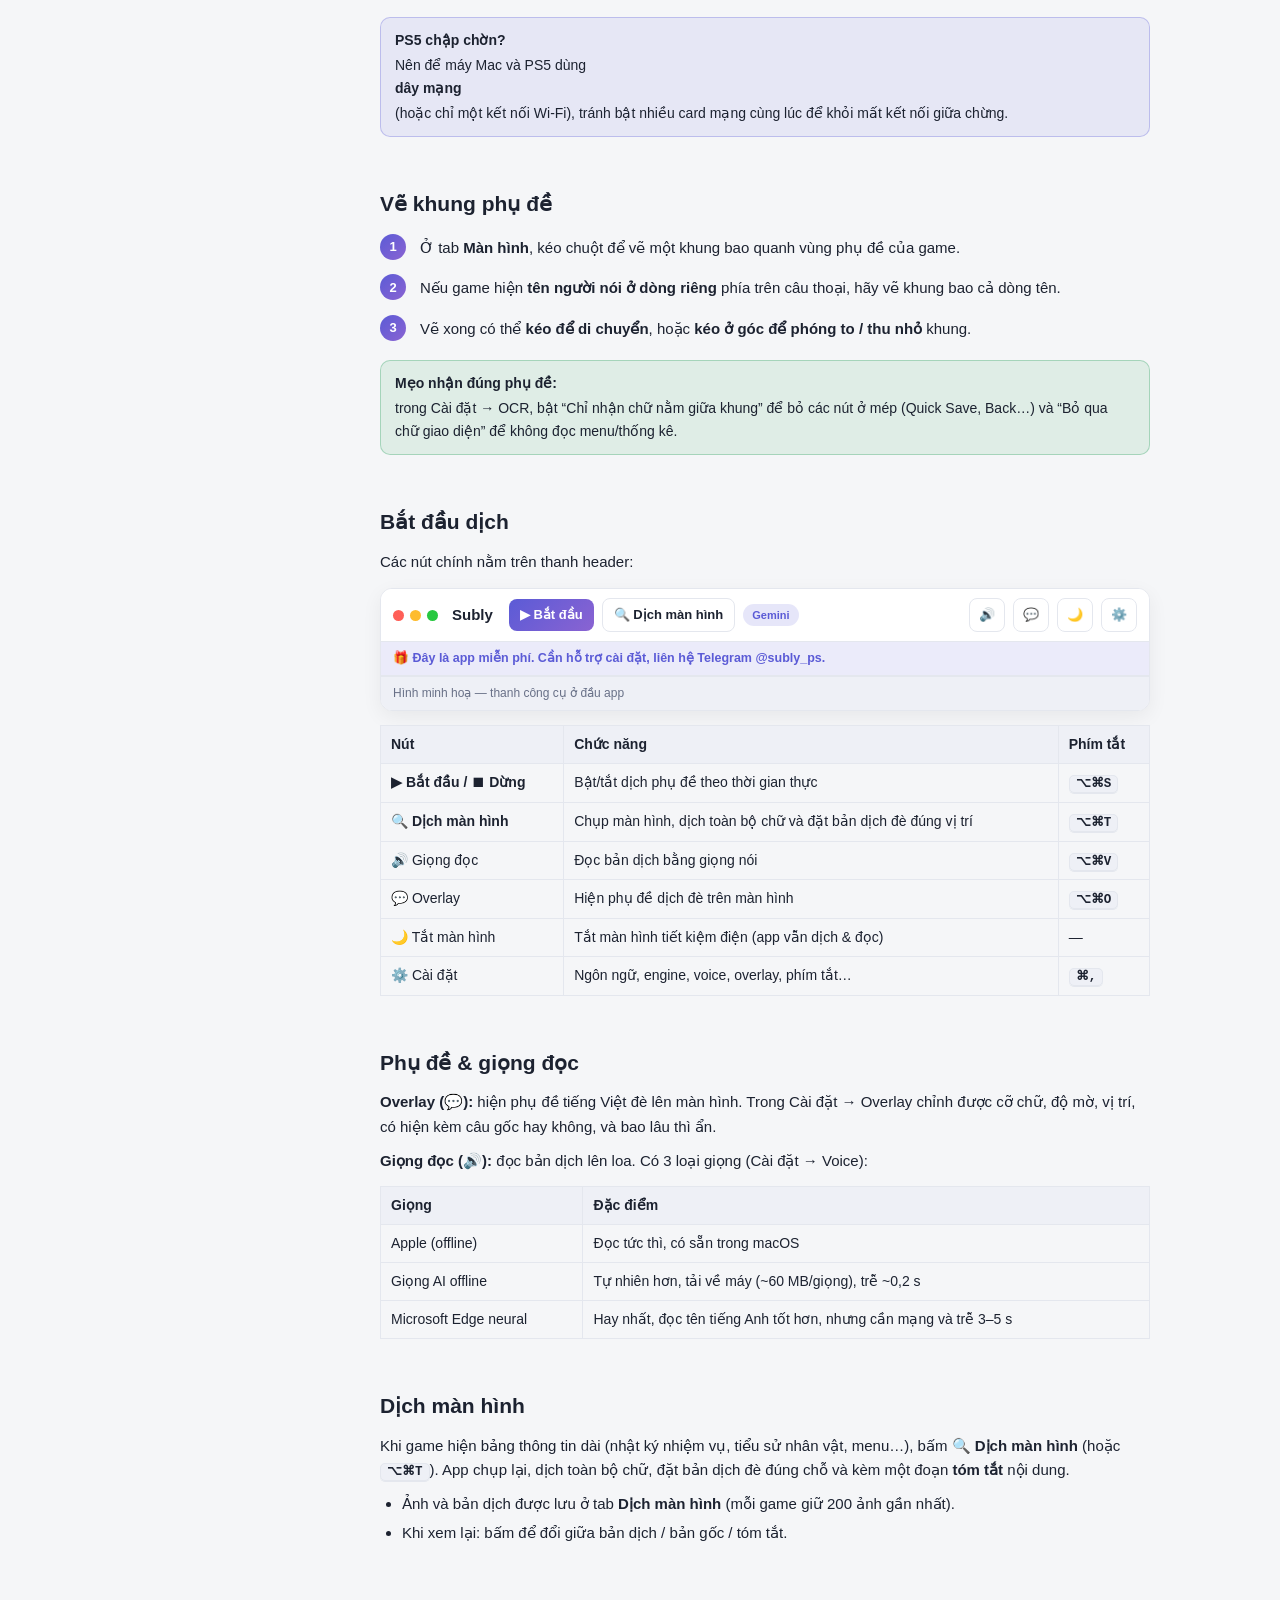
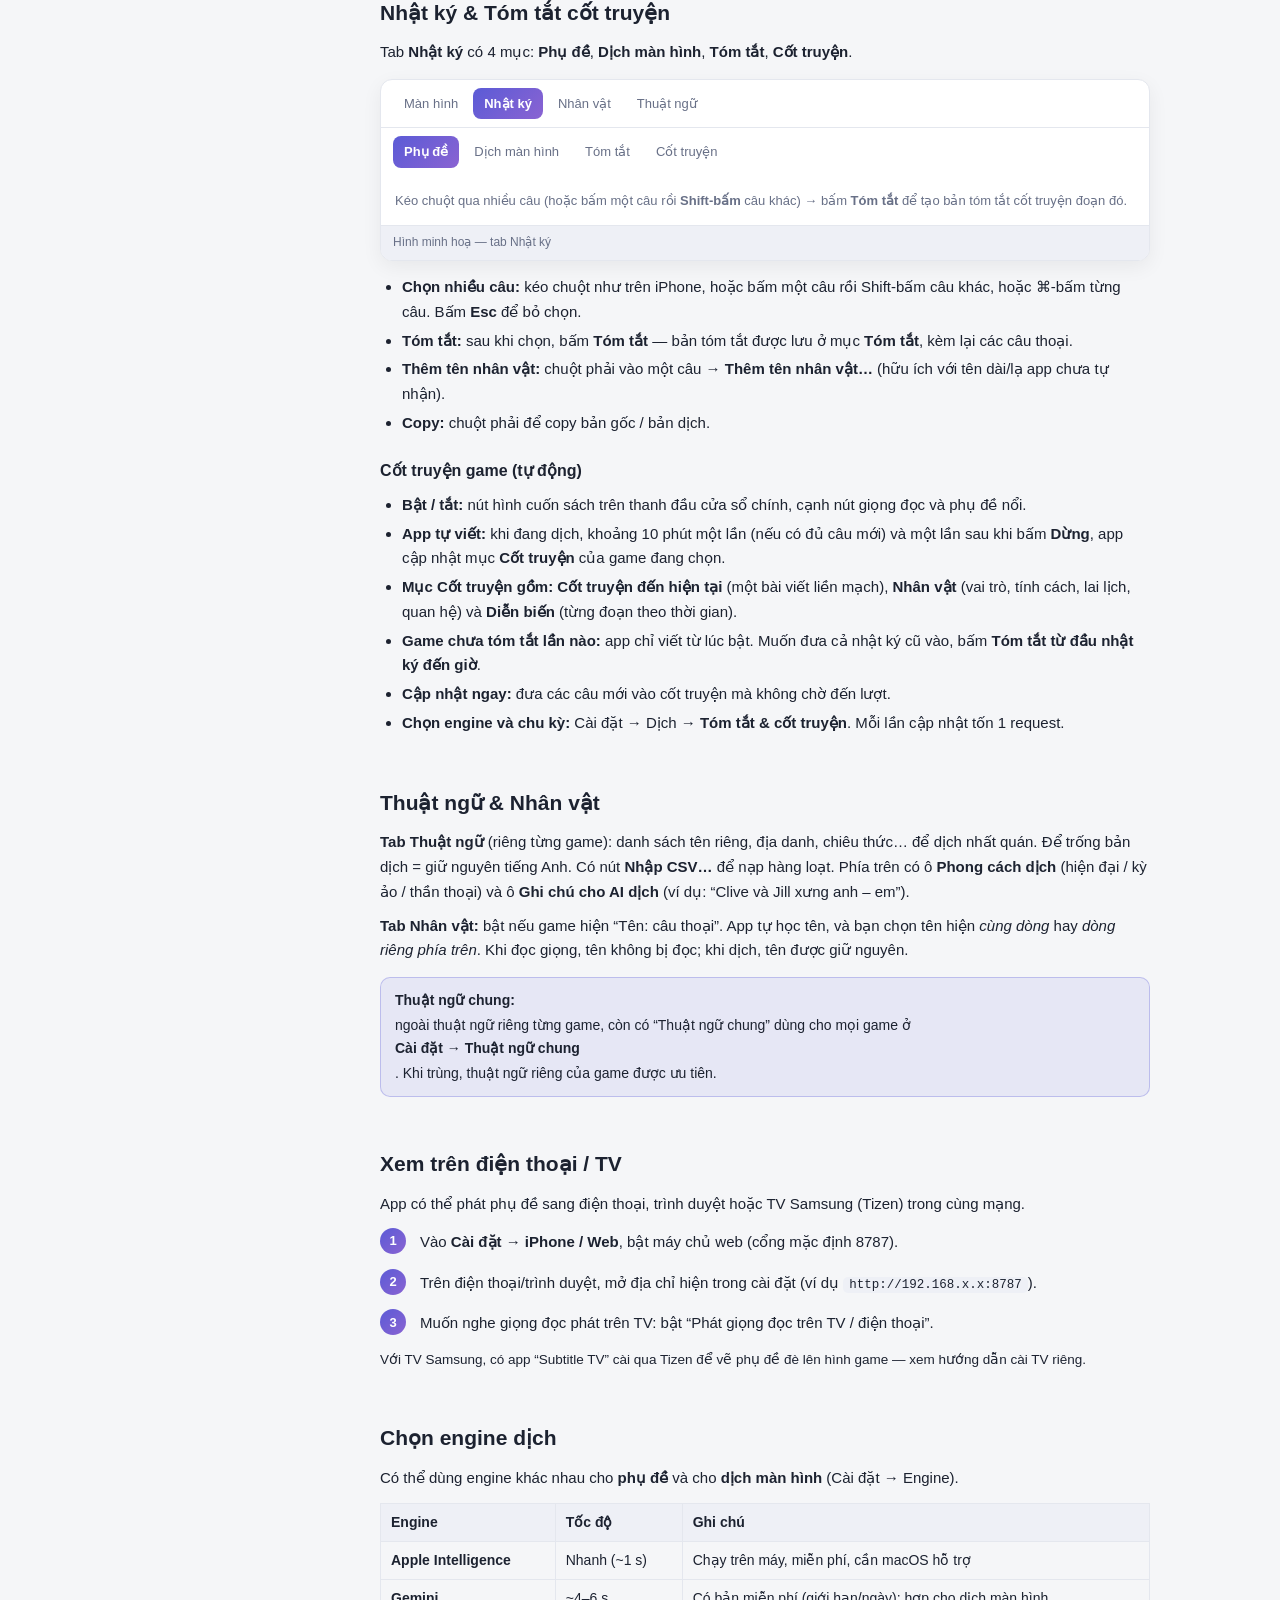
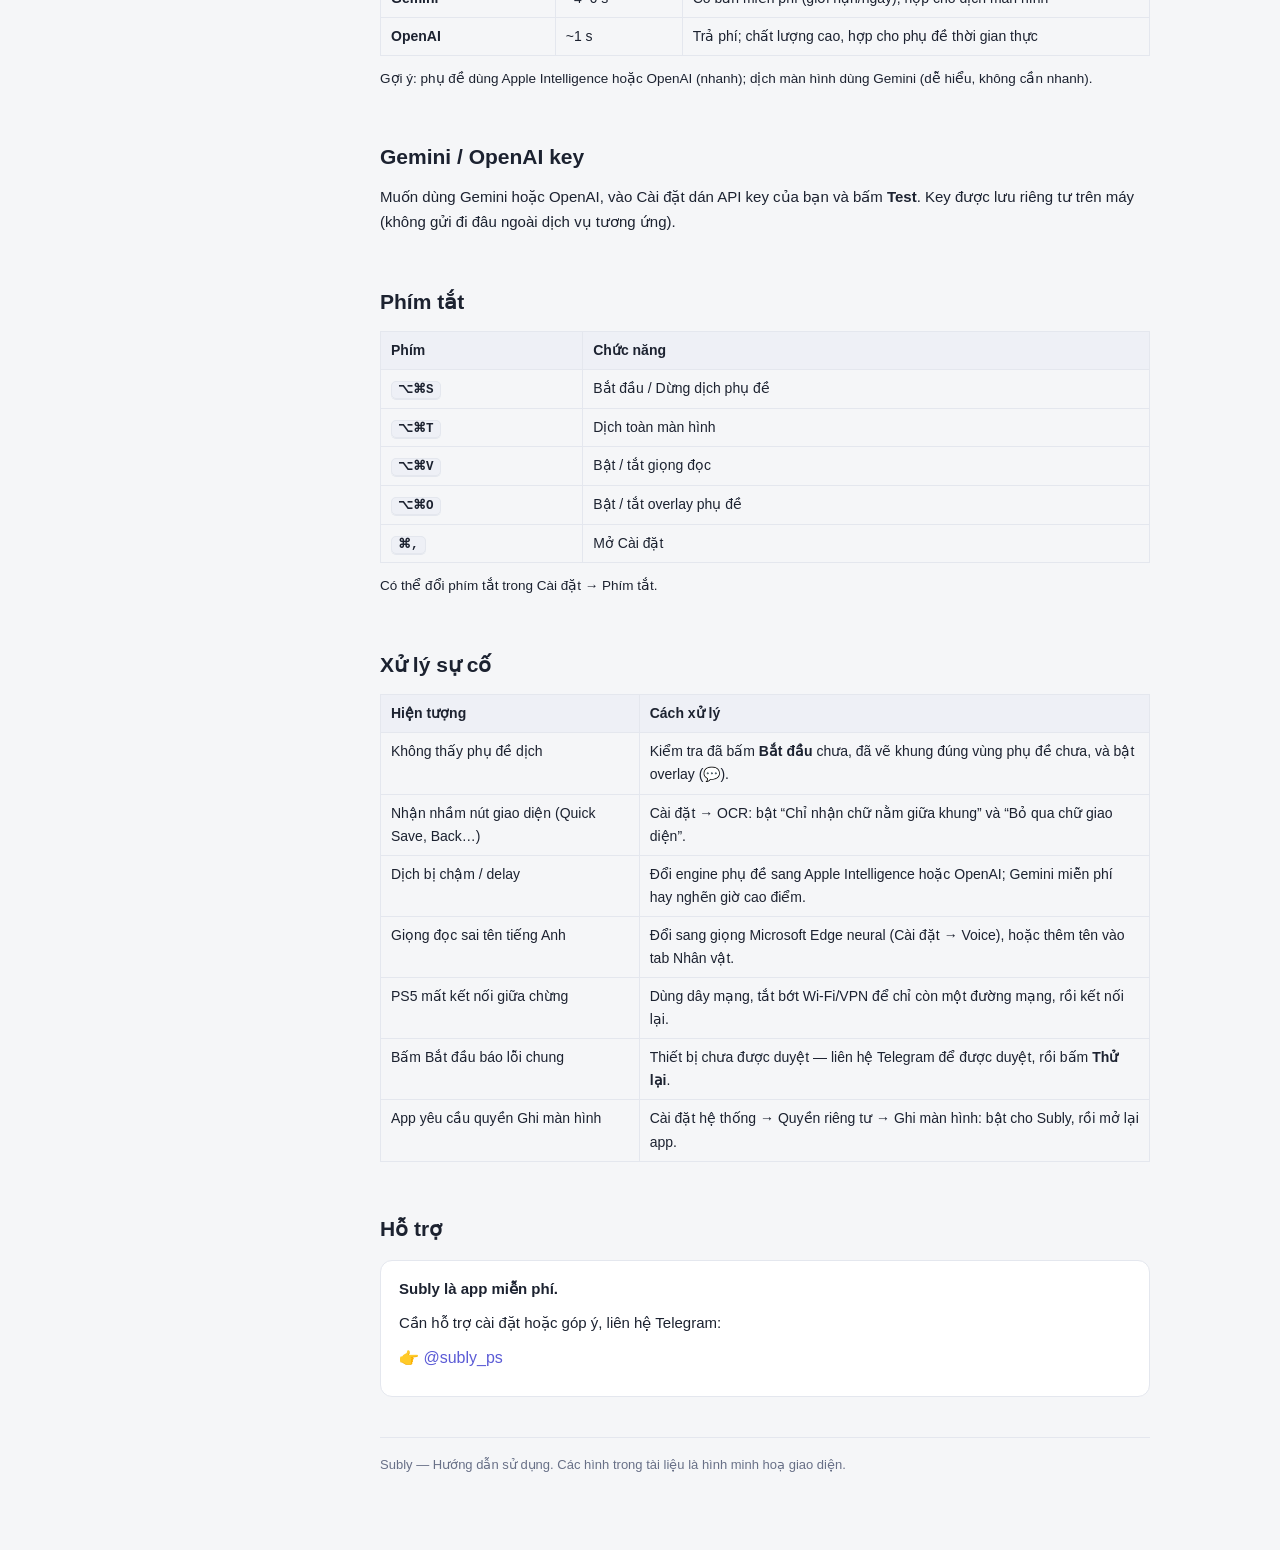
==== commit a3c753e8: "feat: Implement page versioning and reload functionality in WebServer and WebPage" ====
--- a/Resources/guide/index.html
+++ b/Resources/guide/index.html
@@ -273,7 +273,7 @@
   <h2 id="terms">Thuật ngữ &amp; Nhân vật</h2>
   <p><b>Tab Thuật ngữ</b> (riêng từng game): danh sách tên riêng, địa danh, chiêu thức… để dịch nhất quán.
   Để trống bản dịch = giữ nguyên tiếng Anh. Có nút <b>Nhập CSV…</b> để nạp hàng loạt.
-  Phía trên có ô <b>Phong cách dịch</b> (hiện đại / kỳ ảo / thần thoại) và ô <b>Ghi chú cho người dịch</b>
+  Phía trên có ô <b>Phong cách dịch</b> (hiện đại / kỳ ảo / thần thoại) và ô <b>Ghi chú cho AI dịch</b>
   (ví dụ: “Clive và Jill xưng anh – em”).</p>
   <p><b>Tab Nhân vật:</b> bật nếu game hiện “Tên: câu thoại”. App tự học tên, và bạn chọn tên hiện
   <i>cùng dòng</i> hay <i>dòng riêng phía trên</i>. Khi đọc giọng, tên không bị đọc; khi dịch, tên được giữ nguyên.</p>
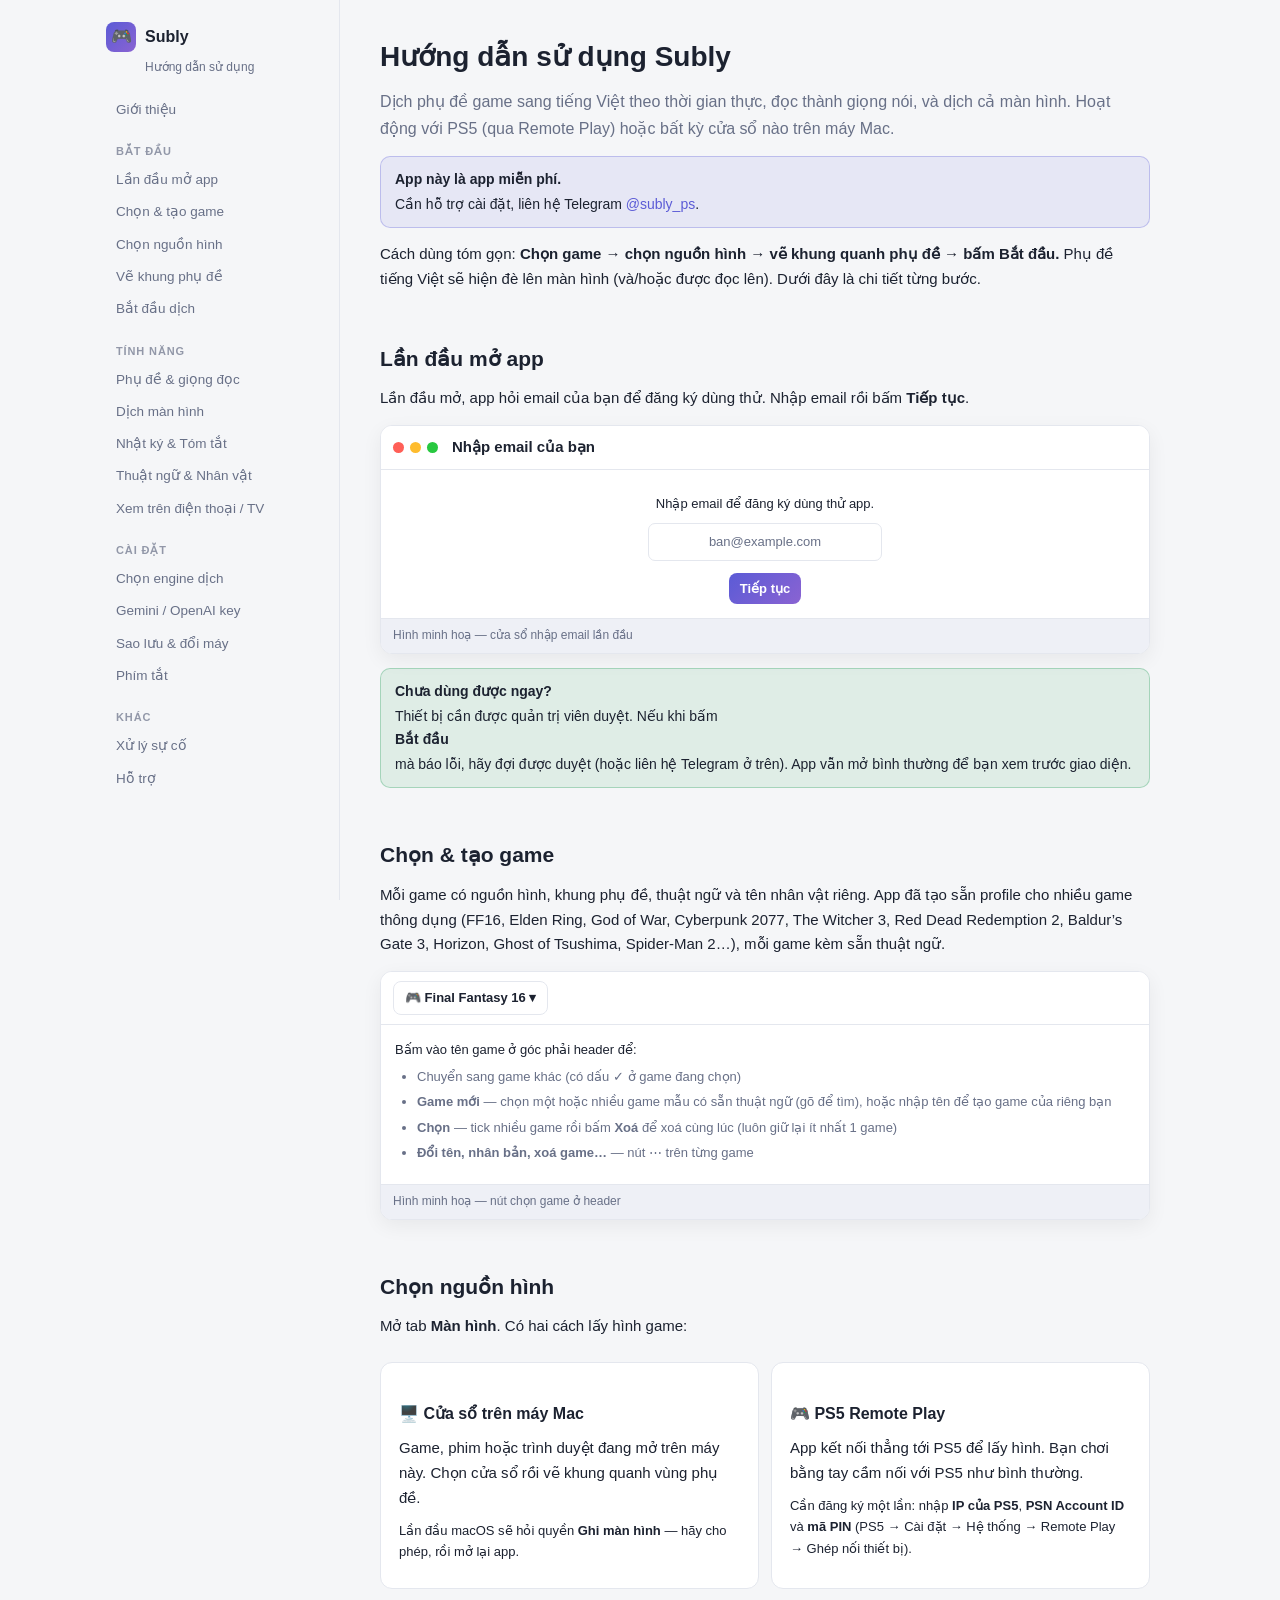
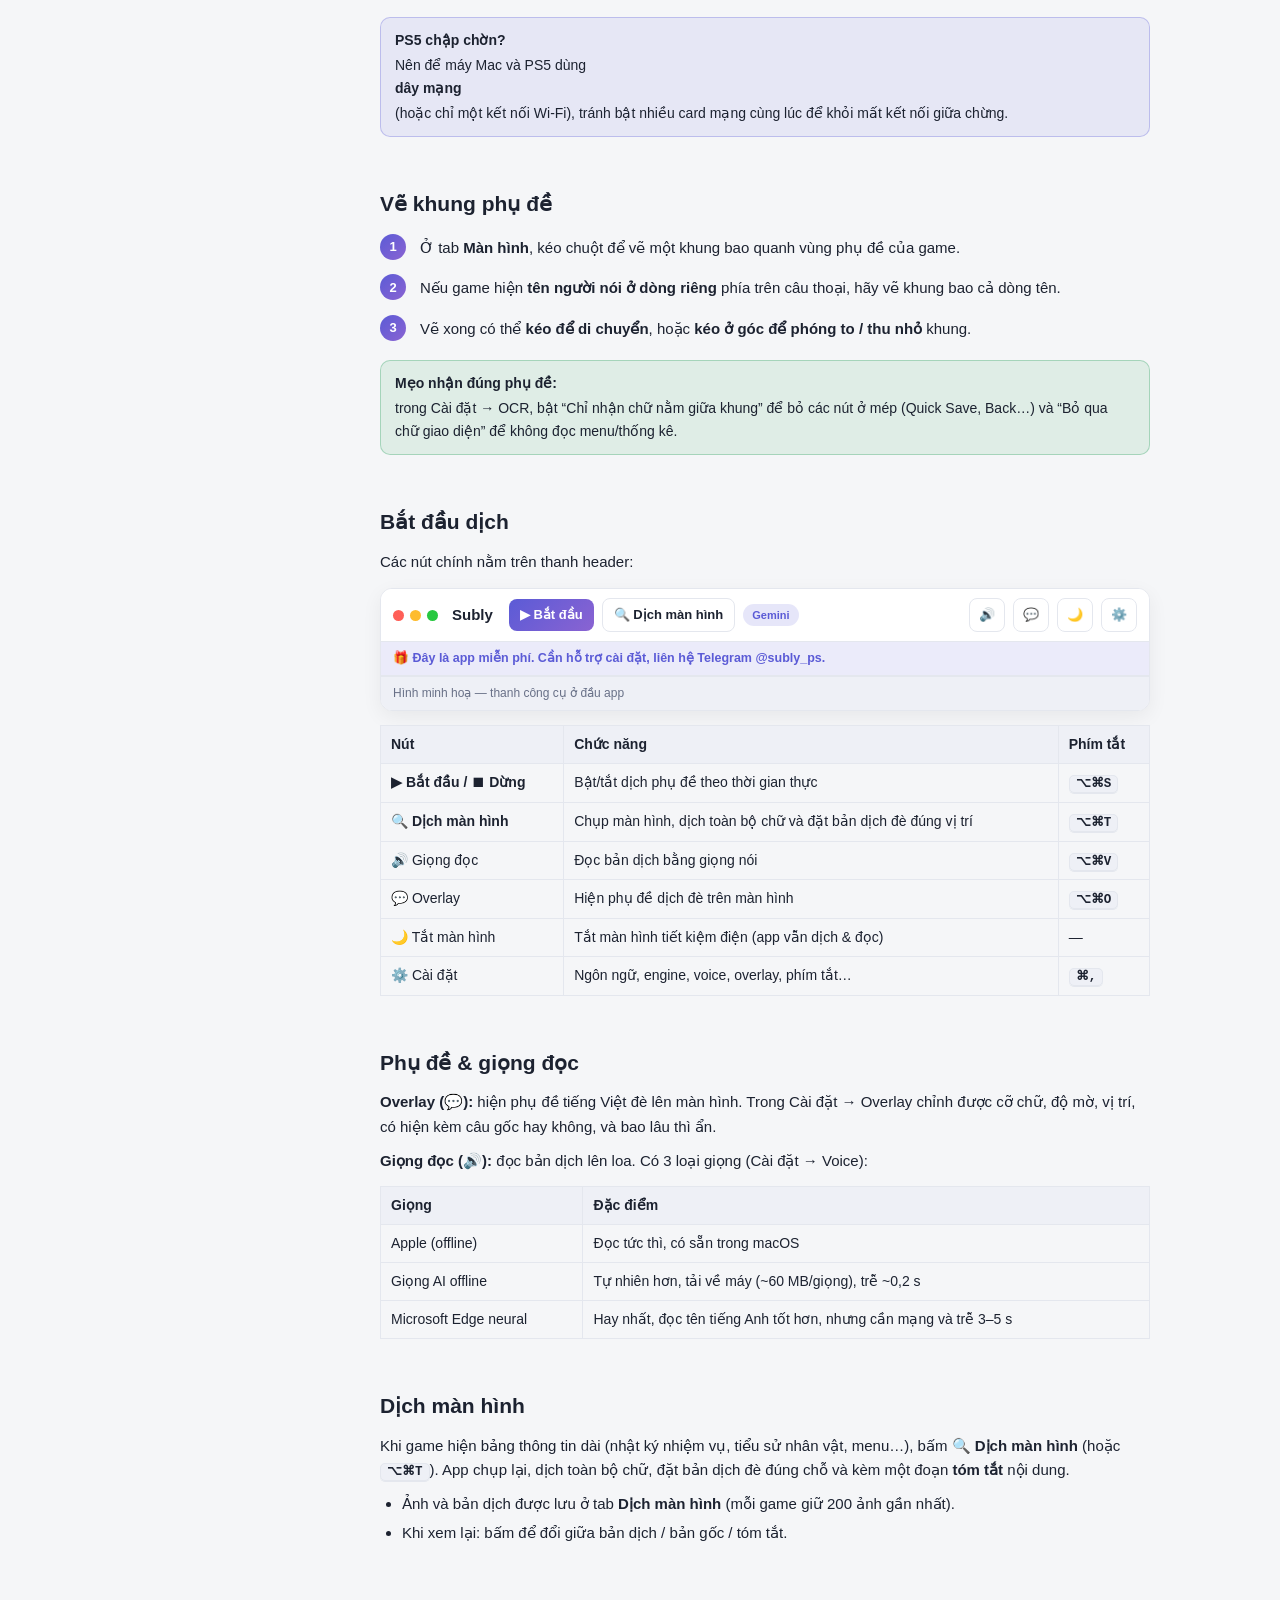
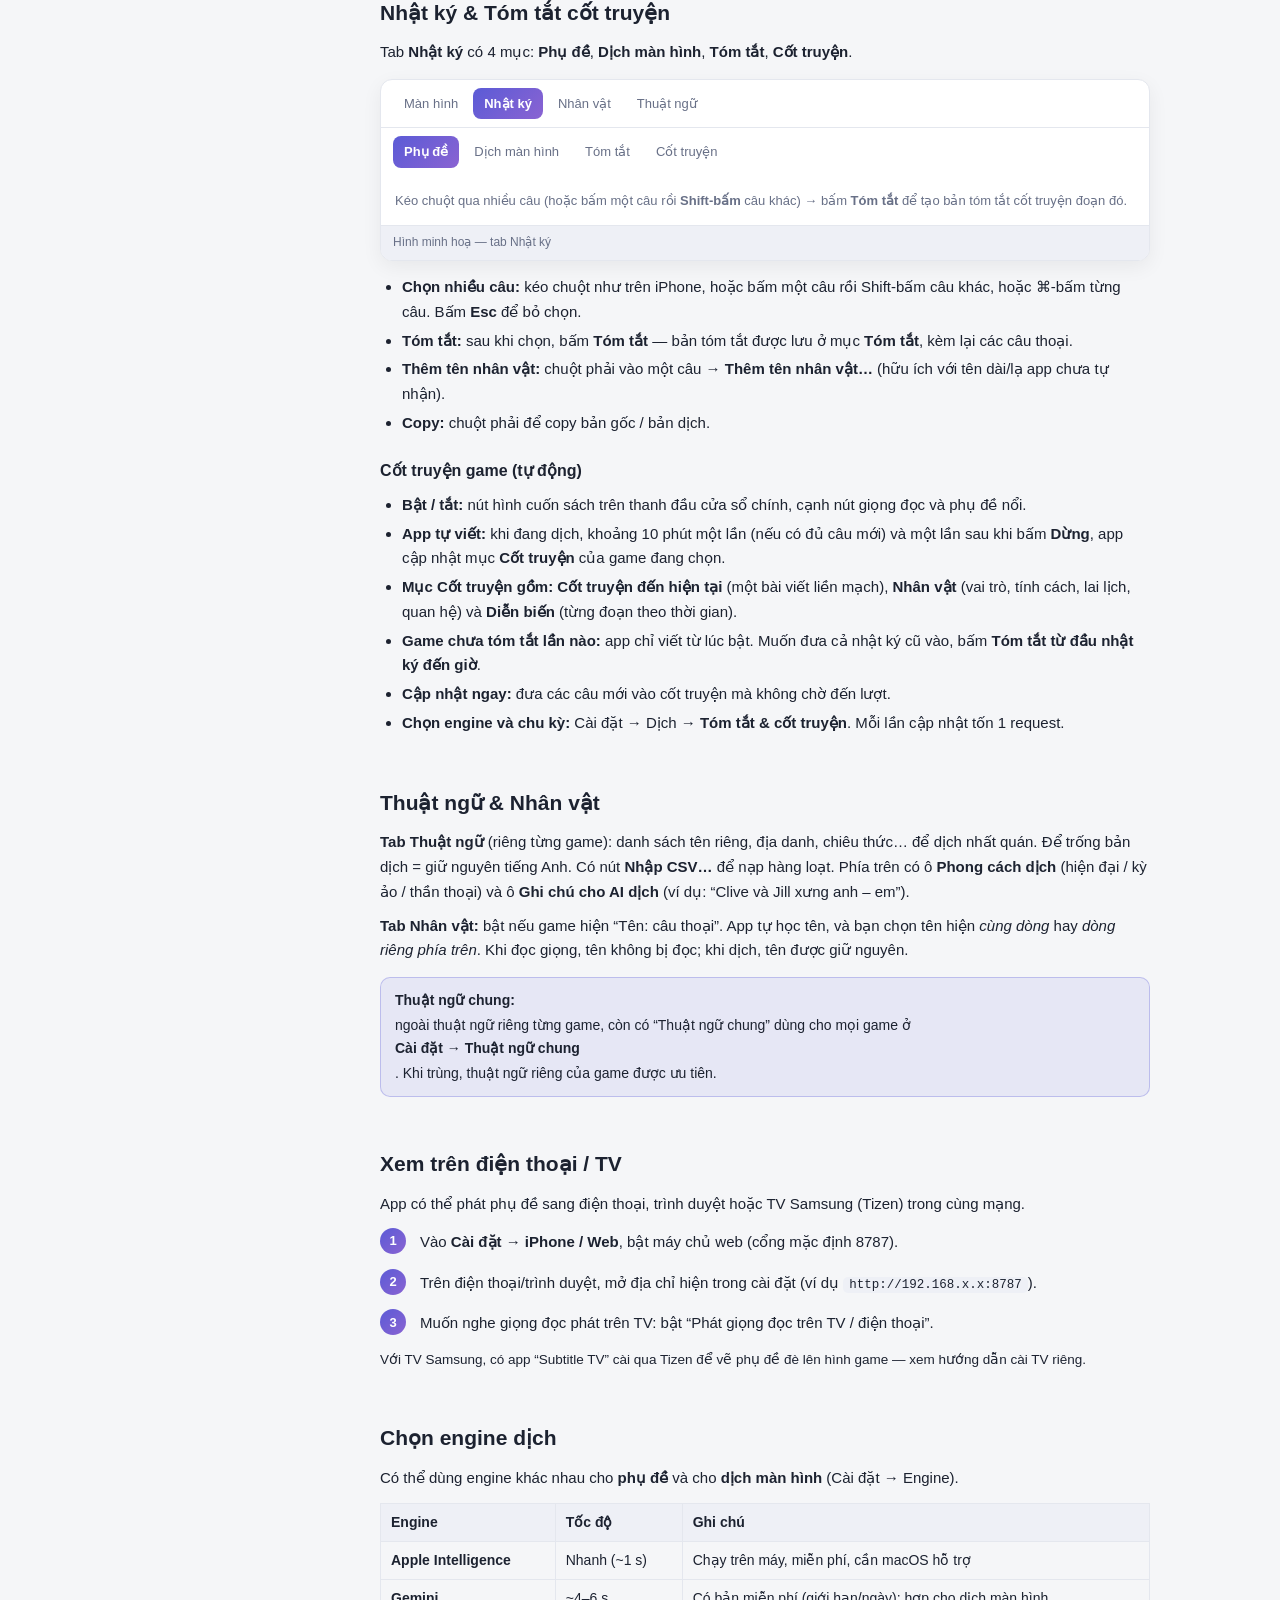
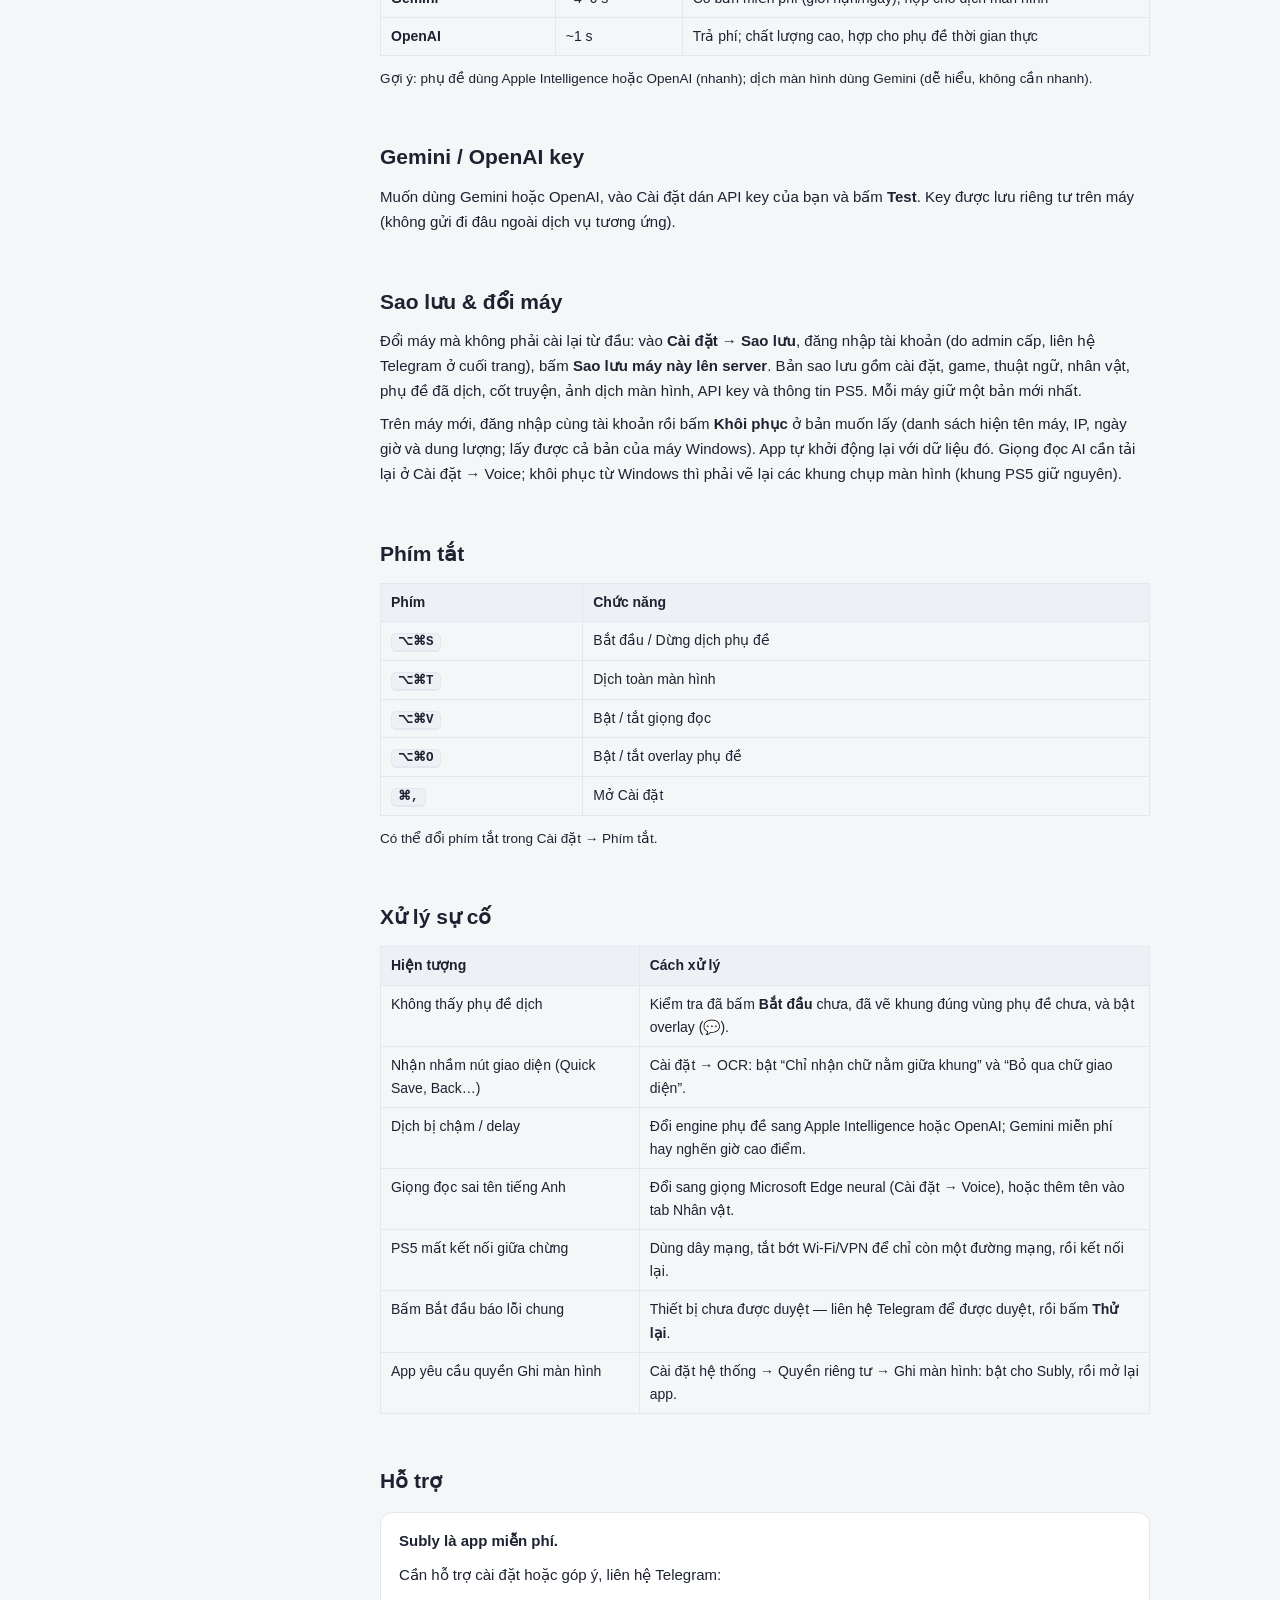
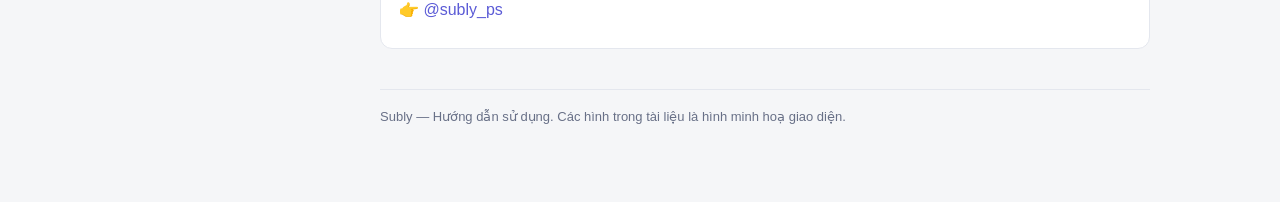
==== commit b78ed7c8: "Account backup/restore: admin-created accounts, per-machine zip on the server, Mac + Windows - serve" ====
--- a/Resources/guide/index.html
+++ b/Resources/guide/index.html
@@ -110,6 +110,7 @@
   <div class="grp">Cài đặt</div>
   <a href="#engines">Chọn engine dịch</a>
   <a href="#keys">Gemini / OpenAI key</a>
+  <a href="#backup">Sao lưu &amp; đổi máy</a>
   <a href="#shortcuts">Phím tắt</a>
   <div class="grp">Khác</div>
   <a href="#trouble">Xử lý sự cố</a>
@@ -305,6 +306,14 @@
   <p>Muốn dùng Gemini hoặc OpenAI, vào Cài đặt dán API key của bạn và bấm <b>Test</b>.
   Key được lưu riêng tư trên máy (không gửi đi đâu ngoài dịch vụ tương ứng).</p>
 
+  <h2 id="backup">Sao lưu &amp; đổi máy</h2>
+  <p>Đổi máy mà không phải cài lại từ đầu: vào <b>Cài đặt → Sao lưu</b>, đăng nhập tài khoản (do admin cấp, liên hệ
+  Telegram ở cuối trang), bấm <b>Sao lưu máy này lên server</b>. Bản sao lưu gồm cài đặt, game, thuật ngữ, nhân vật,
+  phụ đề đã dịch, cốt truyện, ảnh dịch màn hình, API key và thông tin PS5. Mỗi máy giữ một bản mới nhất.</p>
+  <p>Trên máy mới, đăng nhập cùng tài khoản rồi bấm <b>Khôi phục</b> ở bản muốn lấy (danh sách hiện tên máy, IP, ngày
+  giờ và dung lượng; lấy được cả bản của máy Windows). App tự khởi động lại với dữ liệu đó. Giọng đọc AI cần tải lại ở
+  Cài đặt → Voice; khôi phục từ Windows thì phải vẽ lại các khung chụp màn hình (khung PS5 giữ nguyên).</p>
+
   <!-- ============ PHÍM TẮT ============ -->
   <h2 id="shortcuts">Phím tắt</h2>
   <table>
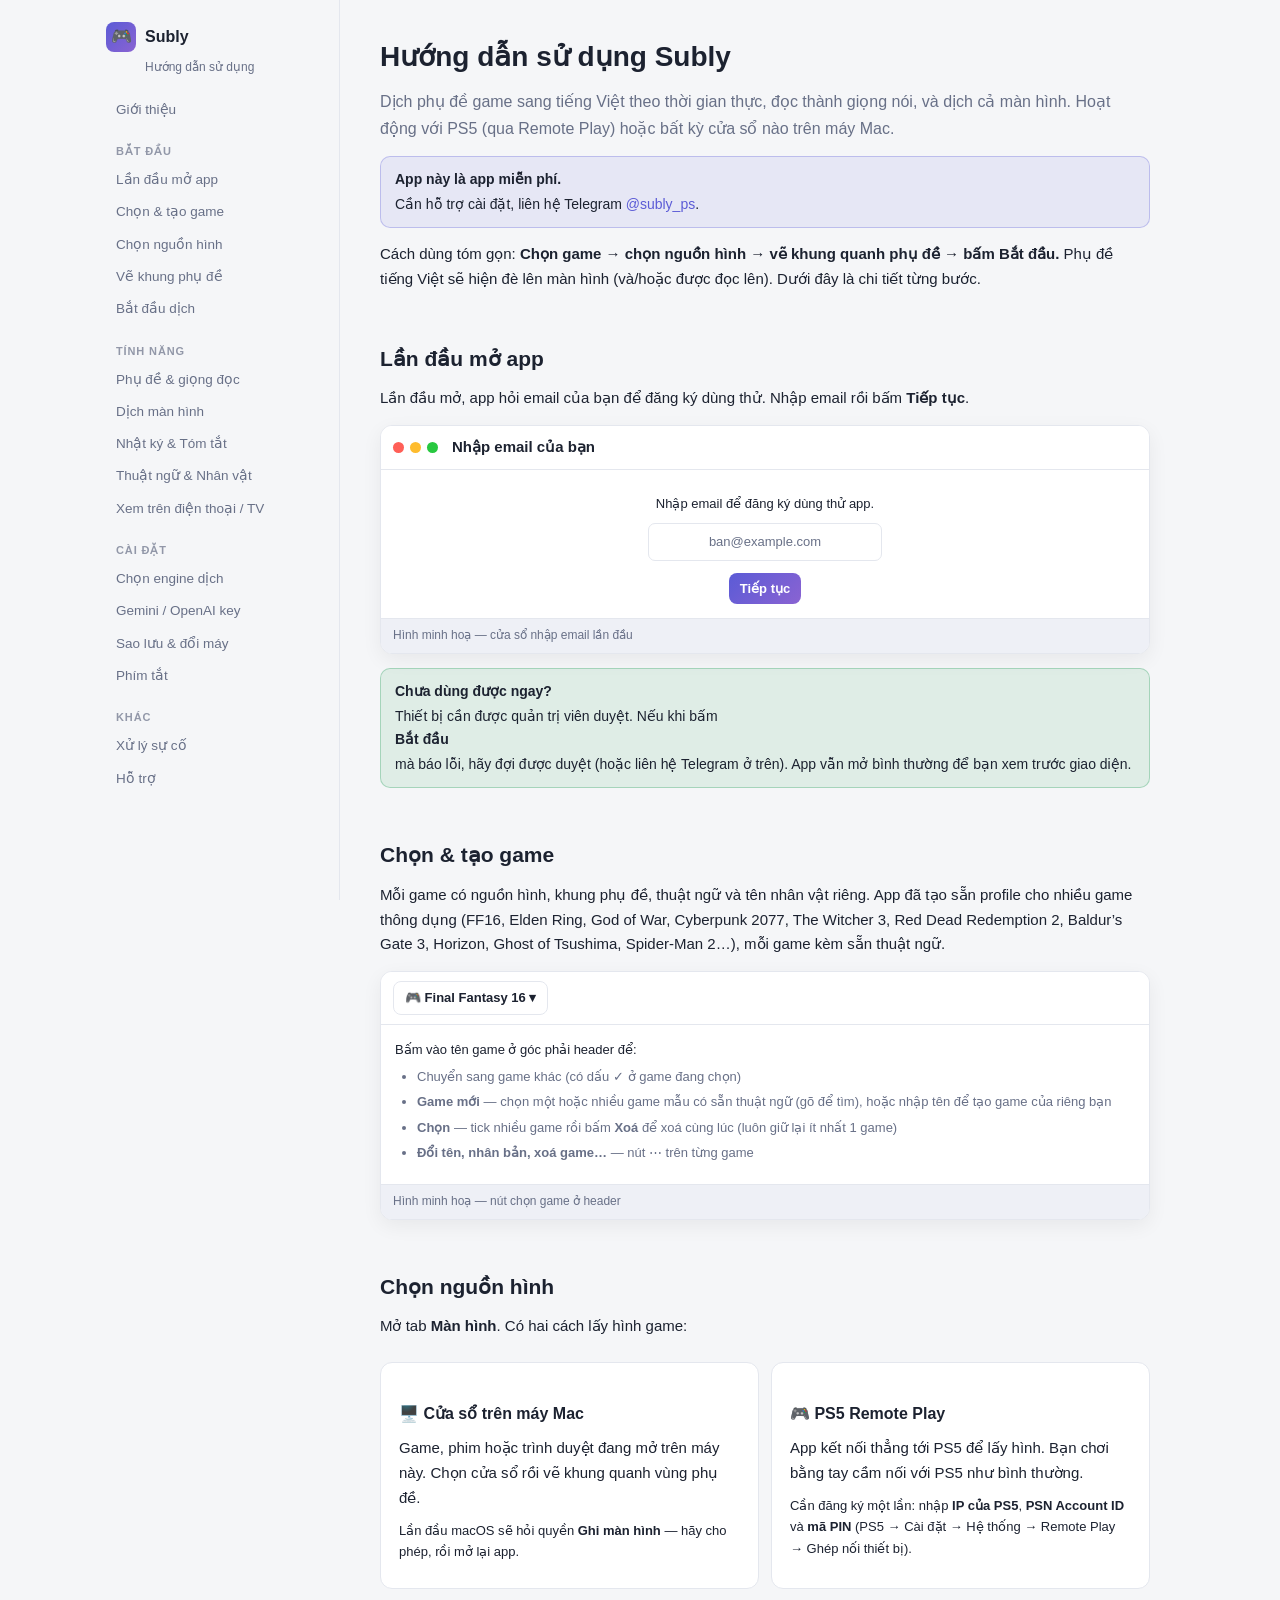
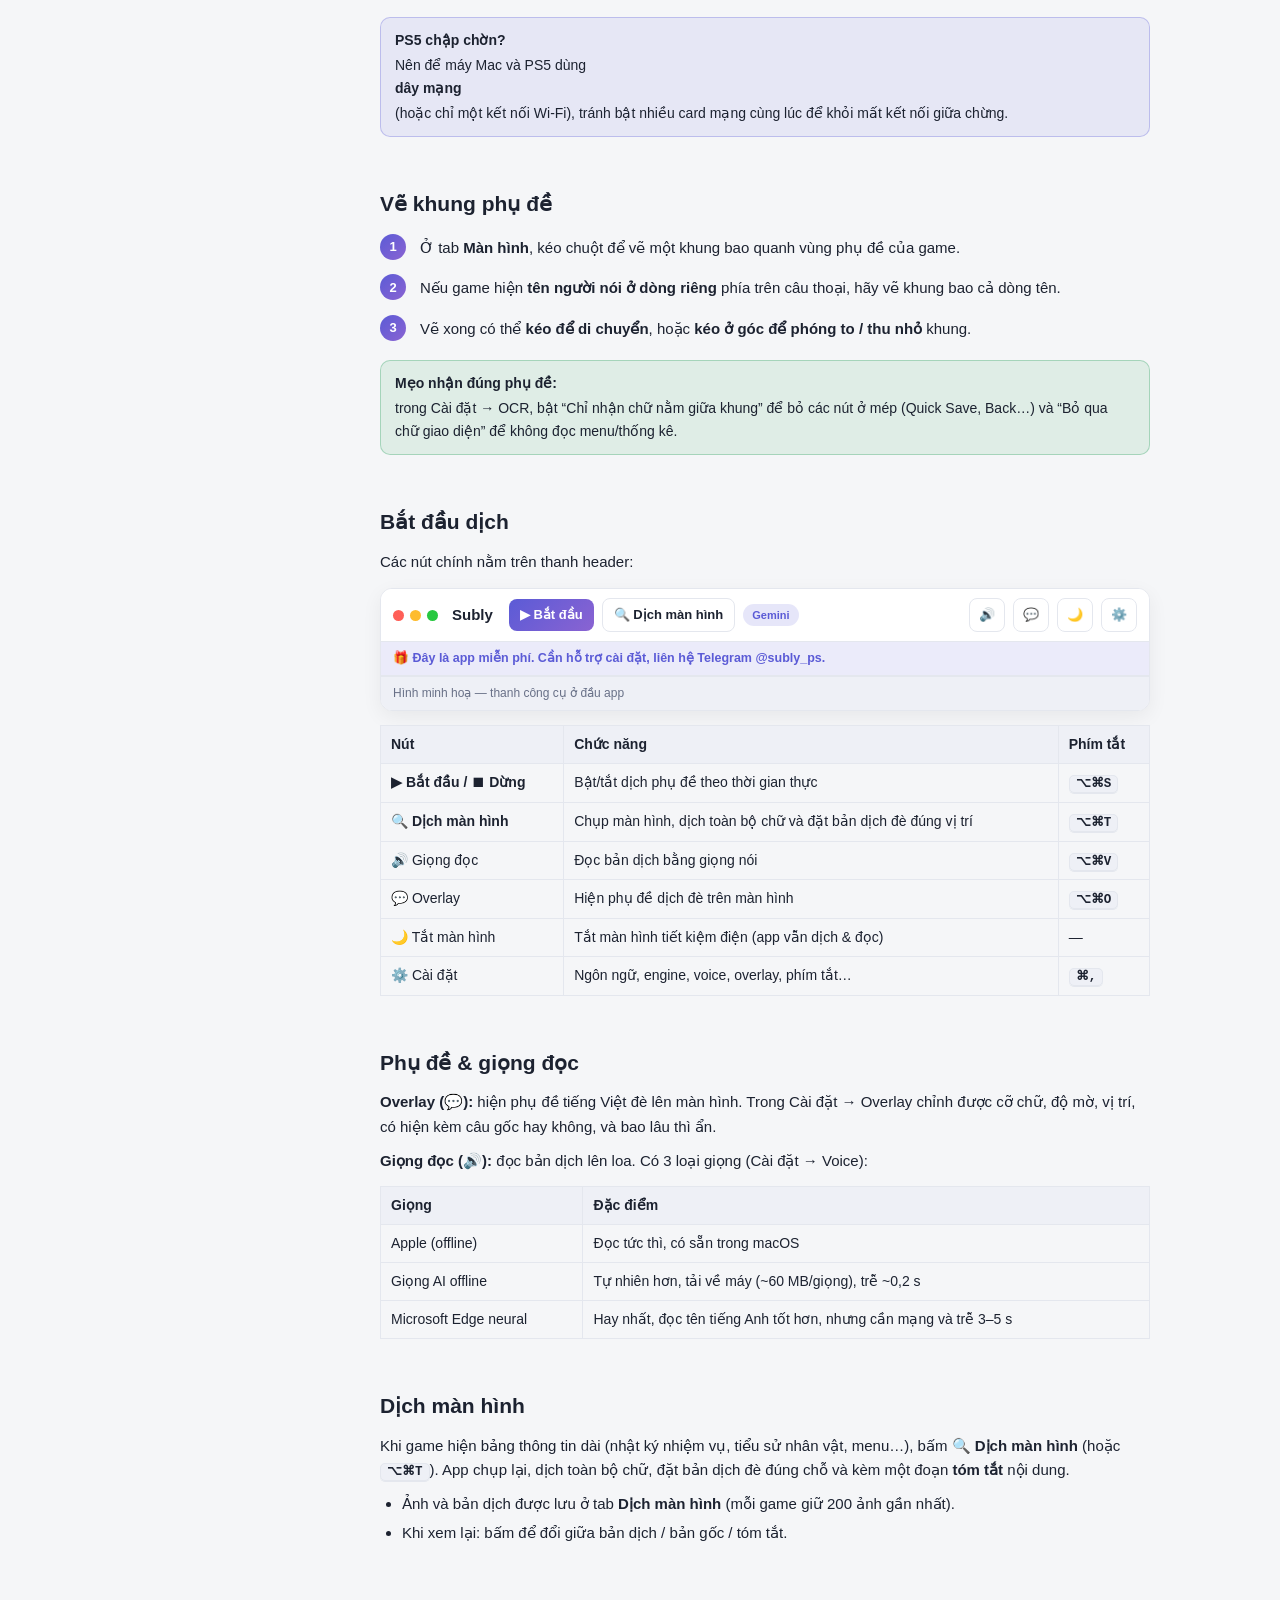
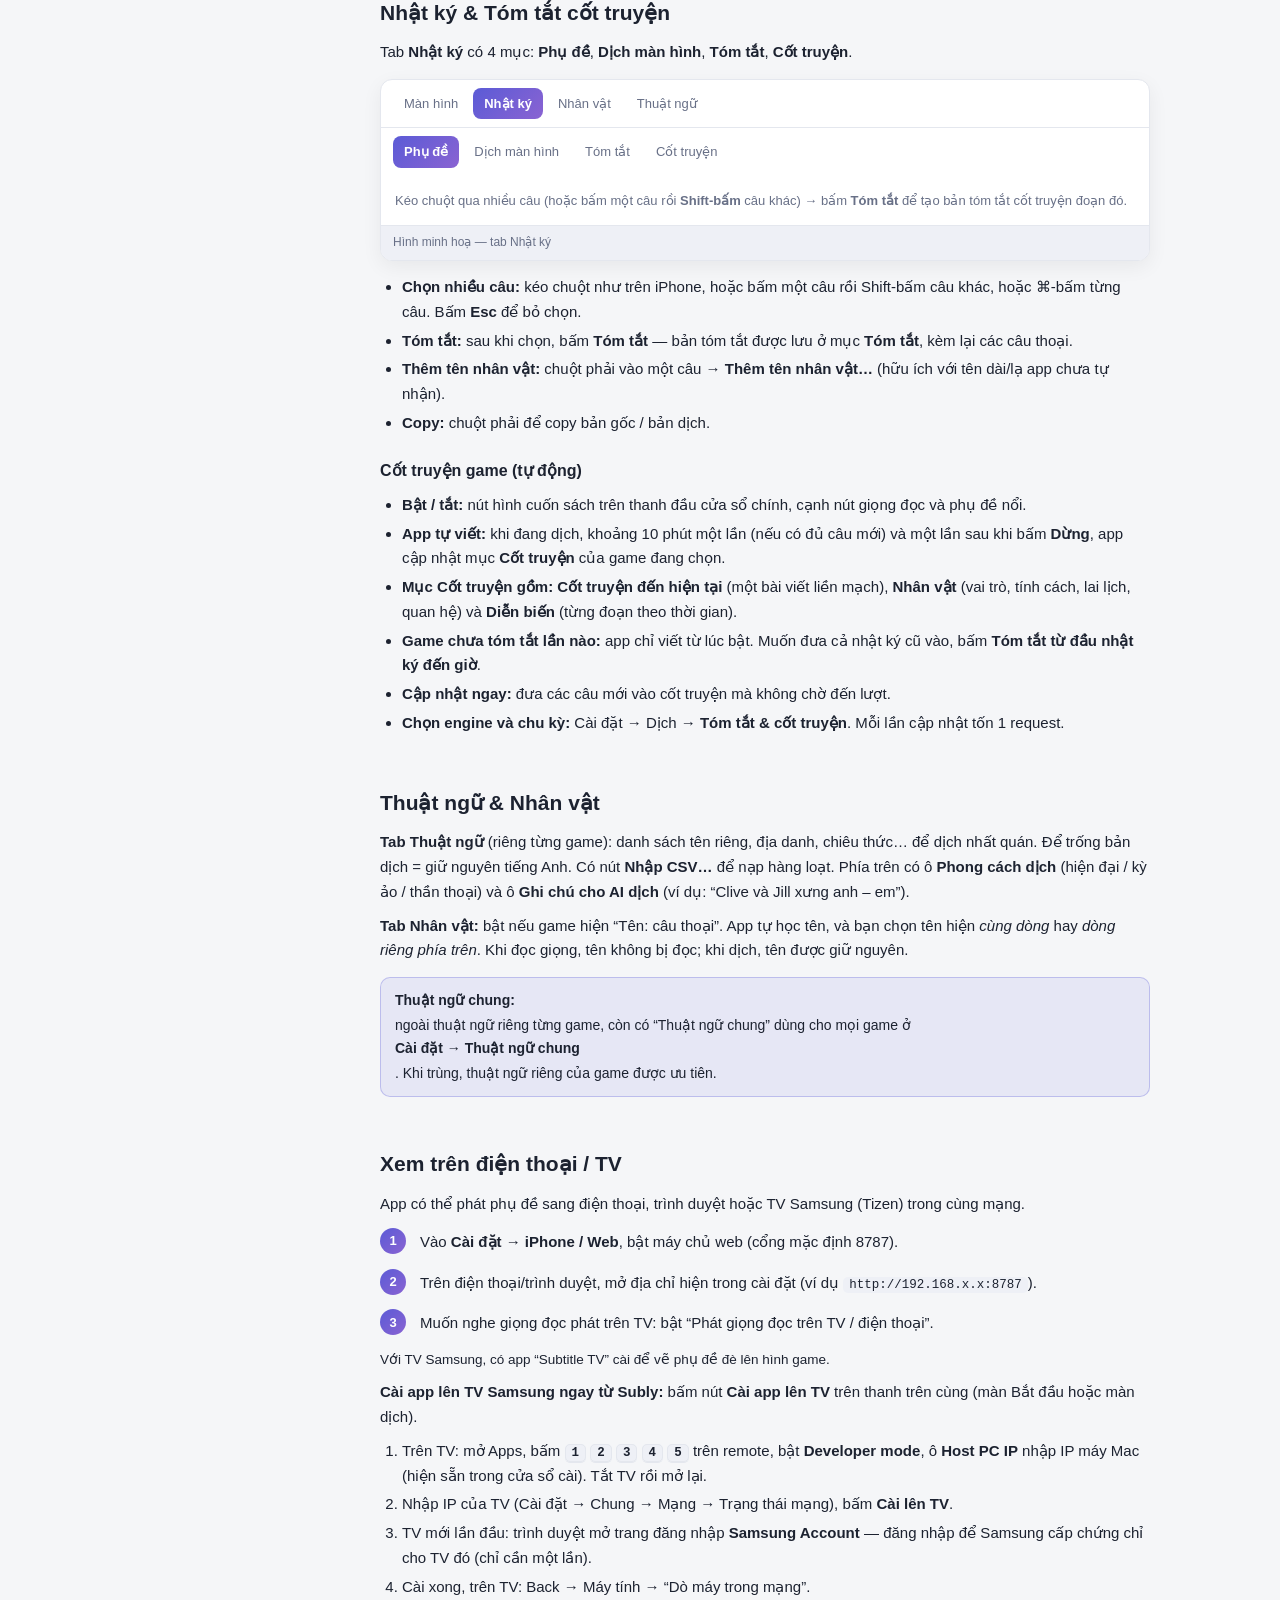
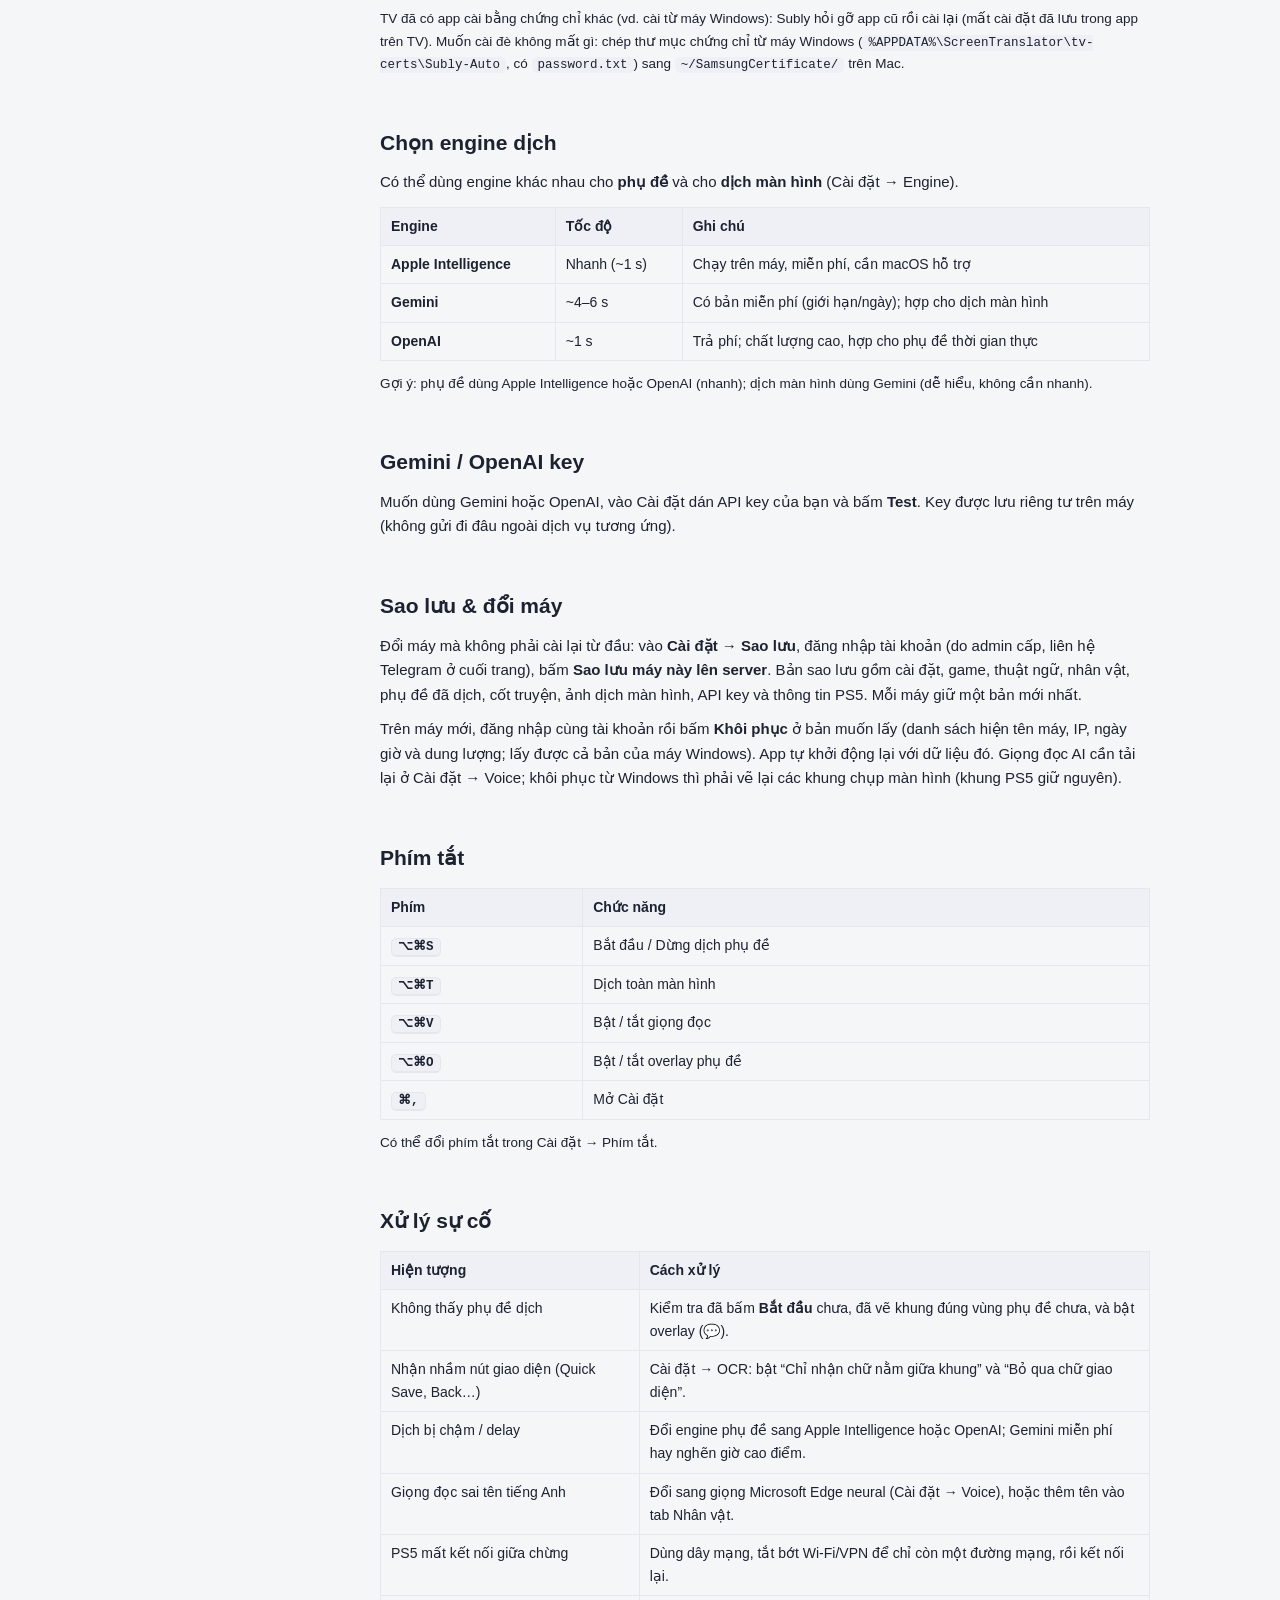
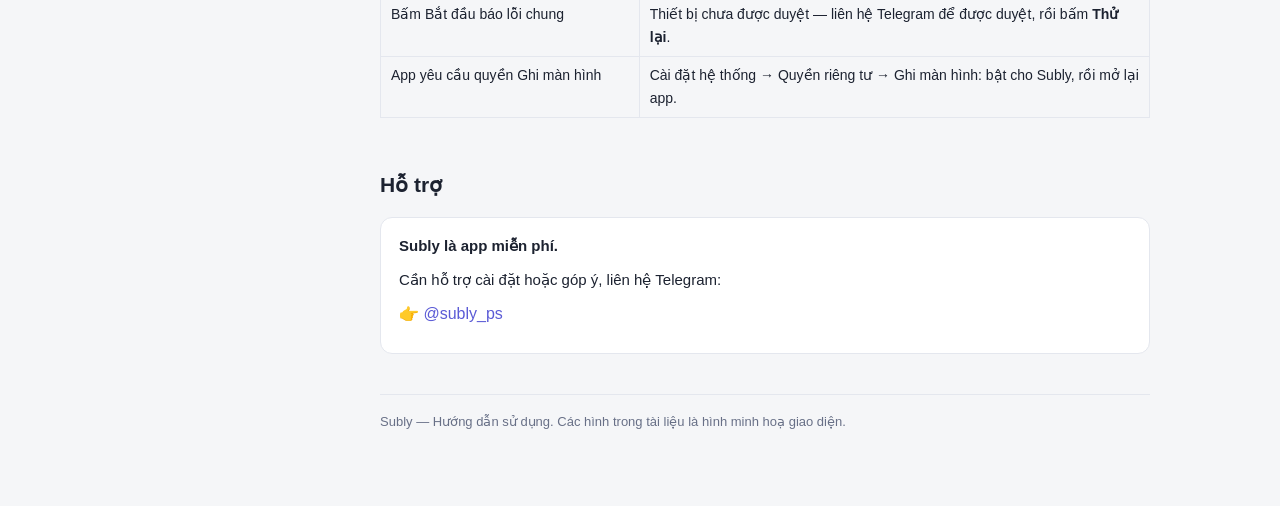
==== commit 39694de1: "Add TV installation and signing functionality for Samsung Tizen apps - Implement TvInstaller for con" ====
--- a/Resources/guide/index.html
+++ b/Resources/guide/index.html
@@ -289,7 +289,15 @@
     <li>Trên điện thoại/trình duyệt, mở địa chỉ hiện trong cài đặt (ví dụ <code>http://192.168.x.x:8787</code>).</li>
     <li>Muốn nghe giọng đọc phát trên TV: bật “Phát giọng đọc trên TV / điện thoại”.</li>
   </ol>
-  <p class="muted" style="font-size:13.5px">Với TV Samsung, có app “Subtitle TV” cài qua Tizen để vẽ phụ đề đè lên hình game — xem hướng dẫn cài TV riêng.</p>
+  <p class="muted" style="font-size:13.5px">Với TV Samsung, có app “Subtitle TV” cài để vẽ phụ đề đè lên hình game.</p>
+  <p><b>Cài app lên TV Samsung ngay từ Subly:</b> bấm nút <b>Cài app lên TV</b> trên thanh trên cùng (màn Bắt đầu hoặc màn dịch).</p>
+  <ol>
+    <li>Trên TV: mở Apps, bấm <kbd>1</kbd> <kbd>2</kbd> <kbd>3</kbd> <kbd>4</kbd> <kbd>5</kbd> trên remote, bật <b>Developer mode</b>, ô <b>Host PC IP</b> nhập IP máy Mac (hiện sẵn trong cửa sổ cài). Tắt TV rồi mở lại.</li>
+    <li>Nhập IP của TV (Cài đặt → Chung → Mạng → Trạng thái mạng), bấm <b>Cài lên TV</b>.</li>
+    <li>TV mới lần đầu: trình duyệt mở trang đăng nhập <b>Samsung Account</b> — đăng nhập để Samsung cấp chứng chỉ cho TV đó (chỉ cần một lần).</li>
+    <li>Cài xong, trên TV: Back → Máy tính → “Dò máy trong mạng”.</li>
+  </ol>
+  <p class="muted" style="font-size:13.5px">TV đã có app cài bằng chứng chỉ khác (vd. cài từ máy Windows): Subly hỏi gỡ app cũ rồi cài lại (mất cài đặt đã lưu trong app trên TV). Muốn cài đè không mất gì: chép thư mục chứng chỉ từ máy Windows (<code>%APPDATA%\ScreenTranslator\tv-certs\Subly-Auto</code>, có <code>password.txt</code>) sang <code>~/SamsungCertificate/</code> trên Mac.</p>
 
   <!-- ============ ENGINE ============ -->
   <h2 id="engines">Chọn engine dịch</h2>
